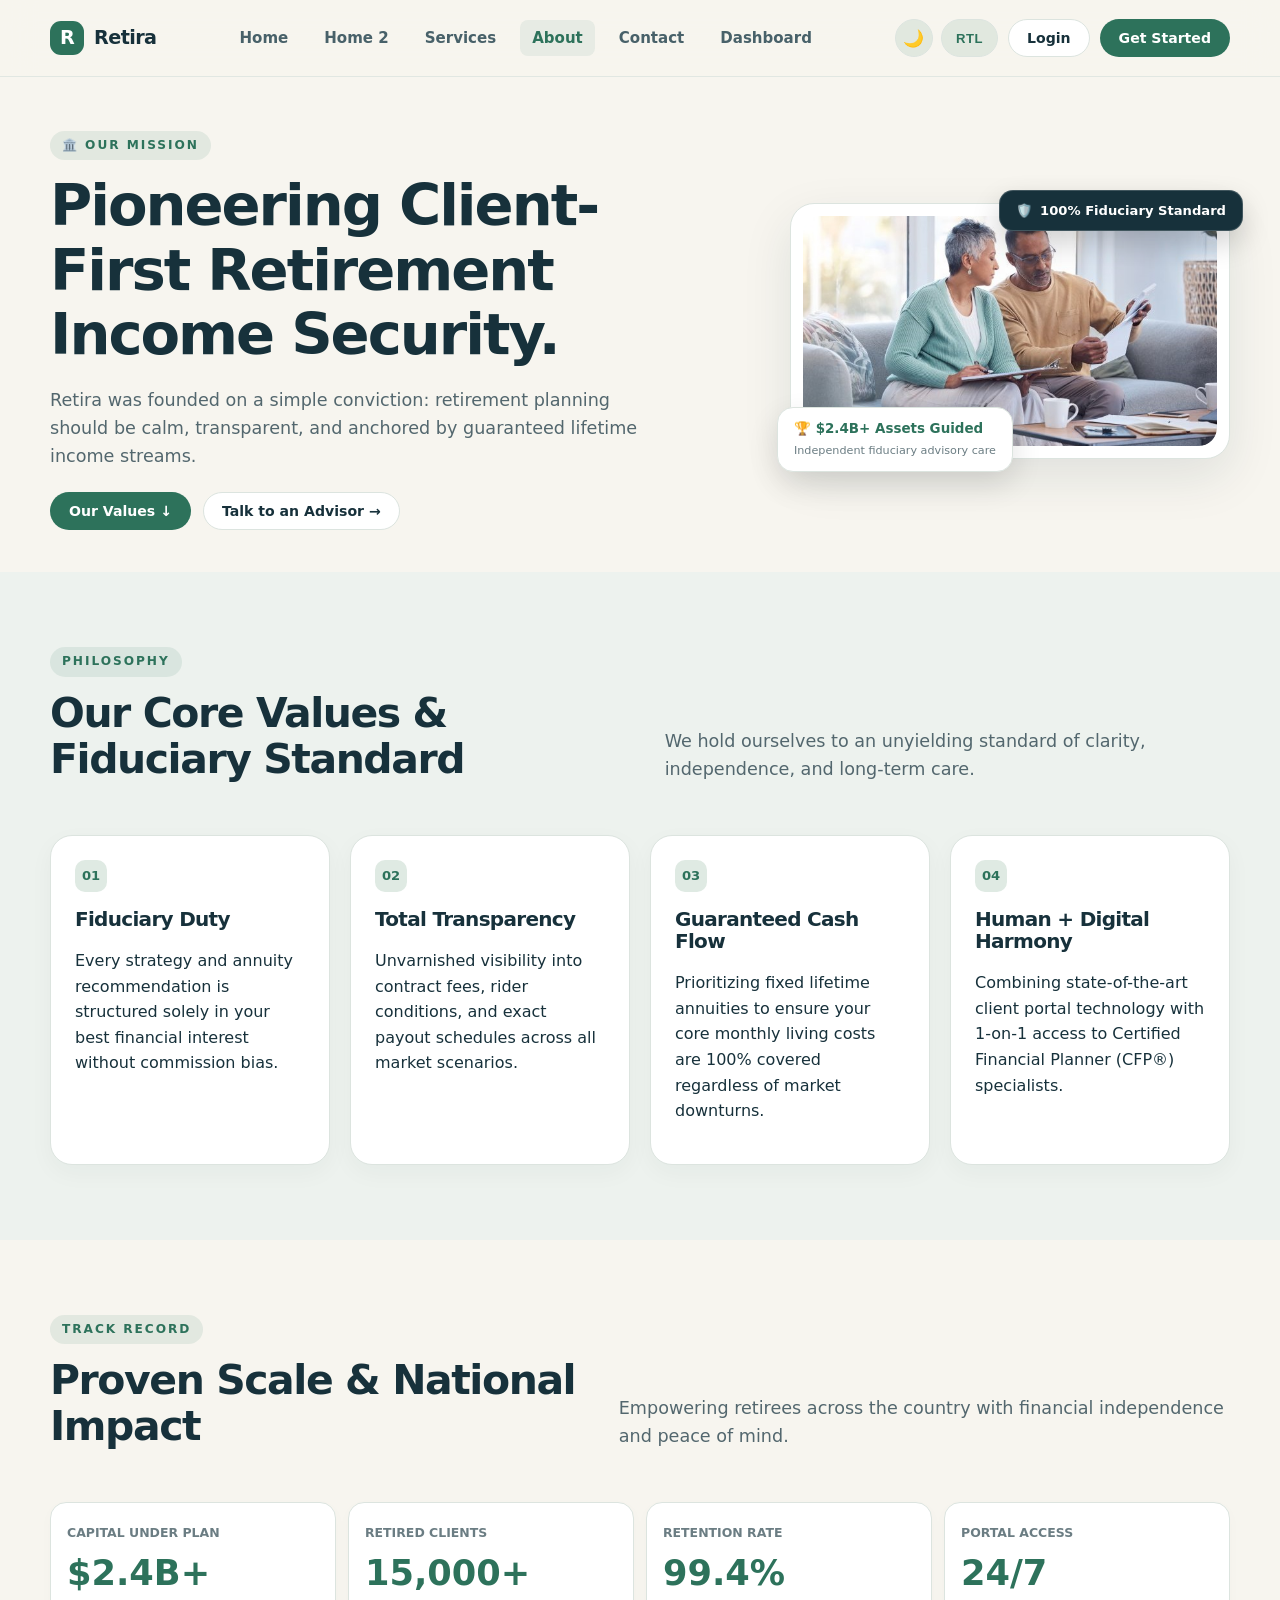
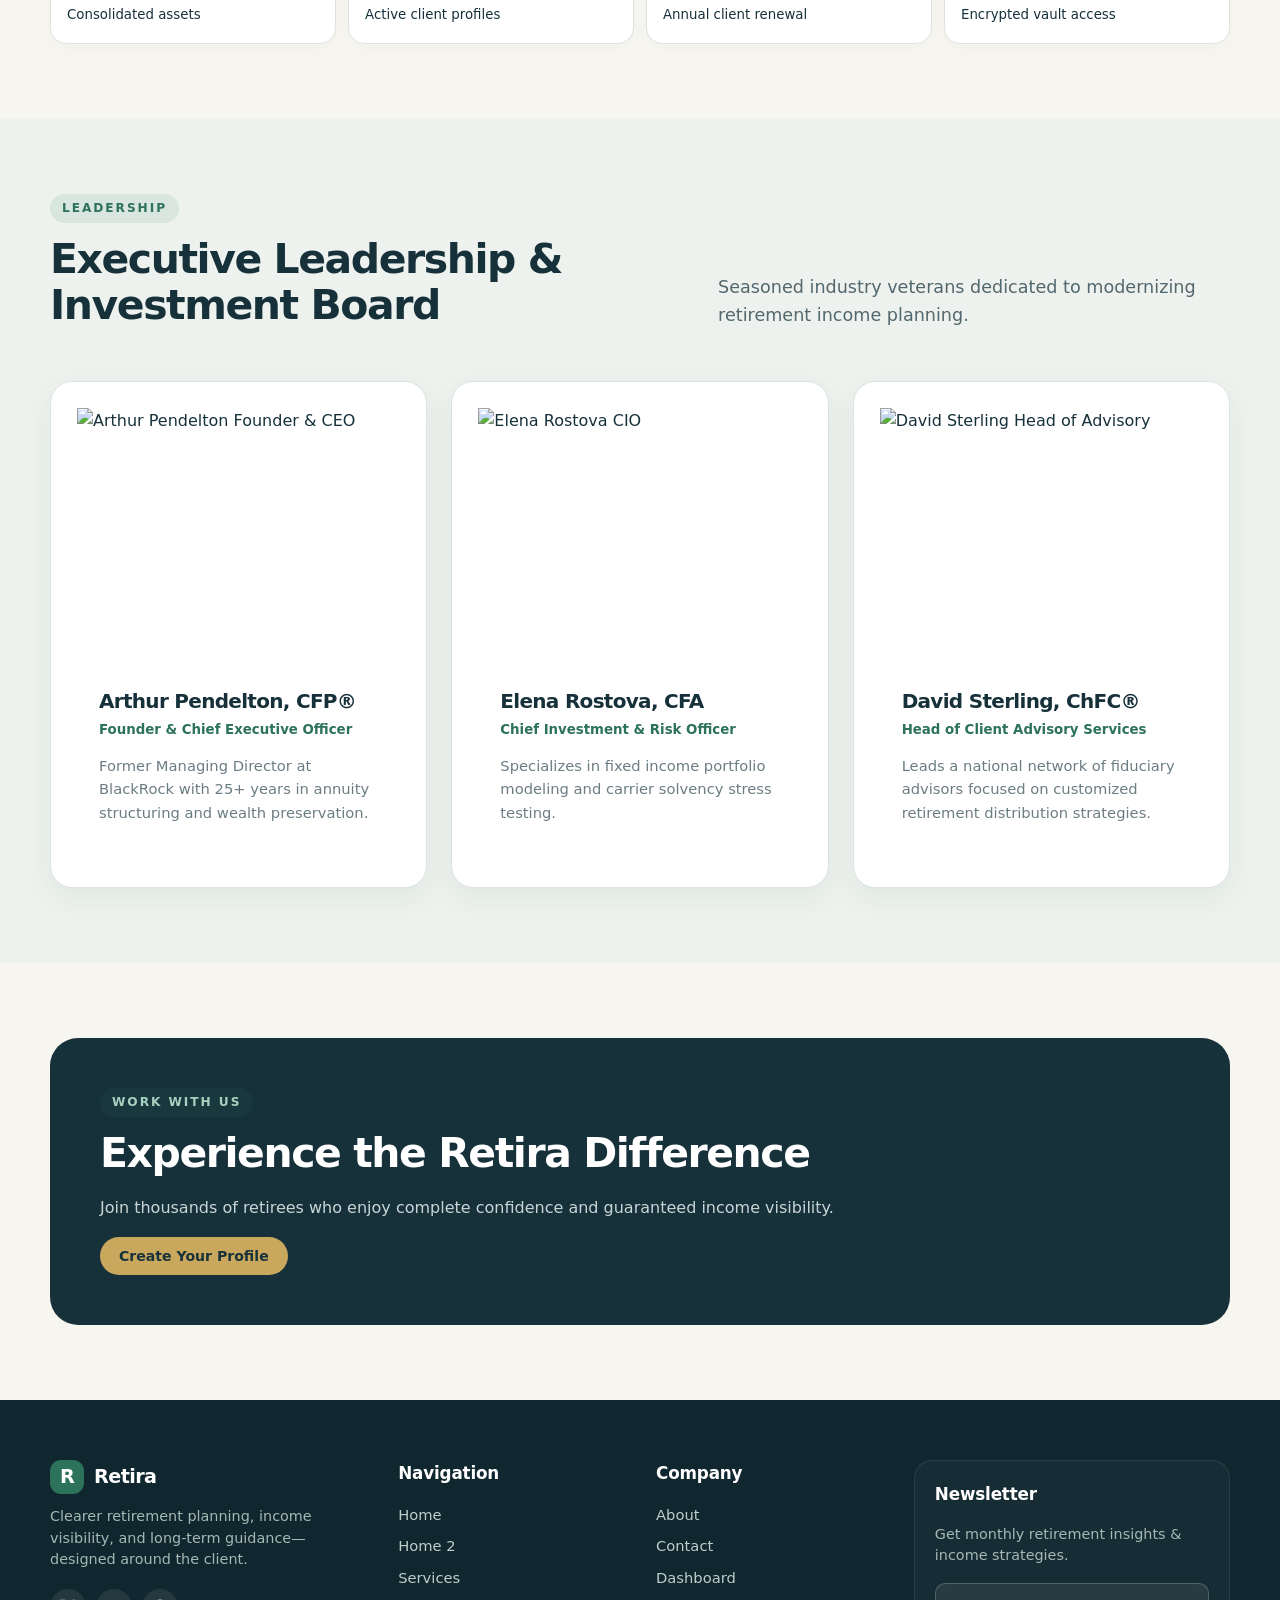
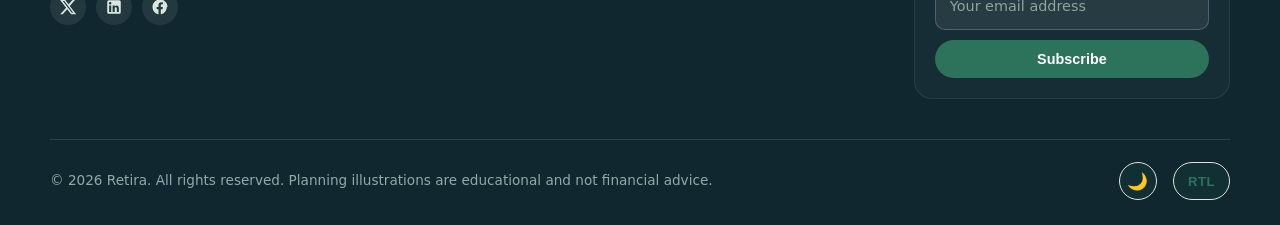
==== about.html @ 1d5f98e5 "Fix mobile responsive hero visual overlap, team headshot framing, dashboard mobile hamburger menu, a" ====
<!doctype html>
<html lang="en">

<head>
  <meta charset="utf-8">
  <meta name="viewport" content="width=device-width,initial-scale=1">
  <title>About | Retira — Annuity & Retirement Income Service</title>
  <meta name="description"
    content="Learn about Retira's mission, fiduciary principles, track record, and leadership team dedicated to guaranteed retirement income.">
  <link rel="stylesheet" href="styles.css">
  <style>
    .about-values-grid {
      display: grid;
      grid-template-columns: repeat(4, 1fr);
      gap: 20px;
      margin-top: 30px;
    }

    @media (max-width: 960px) {
      .about-values-grid {
        grid-template-columns: repeat(2, 1fr);
      }
    }

    @media (max-width: 600px) {
      .about-values-grid {
        grid-template-columns: 1fr;
      }
    }

    .value-card {
      background: var(--paper);
      border: 1px solid var(--line);
      border-radius: var(--radius);
      padding: 24px;
      box-shadow: 0 8px 24px rgba(20, 49, 59, 0.04);
    }

    .value-num {
      font-size: 0.82rem;
      font-weight: 800;
      color: var(--green);
      background: var(--sage);
      width: 32px;
      height: 32px;
      border-radius: 10px;
      display: grid;
      place-items: center;
      margin-bottom: 16px;
    }

    .team-grid {
      display: grid;
      grid-template-columns: repeat(3, 1fr);
      gap: 24px;
      margin-top: 32px;
    }

    @media (max-width: 900px) {
      .team-grid {
        grid-template-columns: 1fr;
      }
    }

    .team-card {
      background: var(--paper);
      border: 1px solid var(--line);
      border-radius: var(--radius);
      overflow: hidden;
      box-shadow: 0 10px 30px rgba(20, 49, 59, 0.06);
    }

    .team-card-img {
      height: 260px;
      width: 100%;
      object-fit: cover;
      object-position: top center;
    }

    .team-card-body {
      padding: 22px;
    }
  </style>
</head>

<body>

  <!-- Site Header -->
  <header class="site-header">
    <div class="container nav">
      <a class="brand" href="index.html"><span class="brand-mark">R</span>Retira</a>
      <nav class="nav-links">
        <a href="index.html">Home</a>
        <a href="home.html">Home 2</a>
        <a href="services.html">Services</a>
        <a href="about.html" class="active">About</a>
        <a href="contact.html">Contact</a>
        <a href="dashboard.html">Dashboard</a>
      </nav>
      <div class="nav-actions">
        <div class="header-toggles">
          <button type="button" class="theme-toggle-btn" data-action="toggle-theme" title="Toggle Light/Dark Theme"
            aria-label="Toggle Theme">🌙</button>
          <button type="button" class="rtl-toggle-btn" data-action="toggle-rtl" title="Toggle RTL Layout"
            aria-label="Toggle RTL">RTL</button>
        </div>
        <a class="btn btn-soft" href="login.html">Login</a>
        <a class="btn btn-primary" href="signup.html">Get Started</a>
      </div>
      <button class="mobile-toggle" aria-label="Menu">☰</button>
    </div>
  </header>

  <main>
    <!-- SECTION 1: Hero & Mission -->
    <section class="page-hero">
      <div class="container">
        <div class="page-hero-grid">
          <div>
            <div class="eyebrow">🏛️ OUR MISSION</div>
            <h1>Pioneering Client-First Retirement Income Security.</h1>
            <p class="lead">Retira was founded on a simple conviction: retirement planning should be calm, transparent,
              and anchored by guaranteed lifetime income streams.</p>
            <div class="page-hero-actions">
              <a class="btn btn-primary" href="#values">Our Values ↓</a>
              <a class="btn btn-soft" href="contact.html">Talk to an Advisor →</a>
            </div>
          </div>
          <div>
            <div class="page-hero-visual">
              <div class="hero-chip-top">
                <span style="color: #f59e0b;">🛡️</span>
                <span>100% Fiduciary Standard</span>
              </div>
              <div class="page-hero-img-wrap">
                <img src="about1.jpg" alt="Retira leadership team specialist">
              </div>
              <div class="hero-chip-bottom">
                <strong style="color: var(--green); display: block;">🏆 $2.4B+ Assets Guided</strong>
                <small style="color: var(--muted);">Independent fiduciary advisory care</small>
              </div>
            </div>
          </div>
        </div>
      </div>
    </section>

    <!-- SECTION 2: Core Values & Fiduciary Promise -->
    <section class="section alt" id="values">
      <div class="container">
        <div class="section-head">
          <div>
            <div class="eyebrow">PHILOSOPHY</div>
            <h2>Our Core Values & Fiduciary Standard</h2>
          </div>
          <p class="lead">We hold ourselves to an unyielding standard of clarity, independence, and long-term care.</p>
        </div>

        <div class="about-values-grid">
          <div class="value-card">
            <div class="value-num">01</div>
            <h3>Fiduciary Duty</h3>
            <p>Every strategy and annuity recommendation is structured solely in your best financial interest without
              commission bias.</p>
          </div>

          <div class="value-card">
            <div class="value-num">02</div>
            <h3>Total Transparency</h3>
            <p>Unvarnished visibility into contract fees, rider conditions, and exact payout schedules across all market
              scenarios.</p>
          </div>

          <div class="value-card">
            <div class="value-num">03</div>
            <h3>Guaranteed Cash Flow</h3>
            <p>Prioritizing fixed lifetime annuities to ensure your core monthly living costs are 100% covered
              regardless of market downturns.</p>
          </div>

          <div class="value-card">
            <div class="value-num">04</div>
            <h3>Human + Digital Harmony</h3>
            <p>Combining state-of-the-art client portal technology with 1-on-1 access to Certified Financial Planner
              (CFP®) specialists.</p>
          </div>
        </div>
      </div>
    </section>

    <!-- SECTION 3: Proven Impact & Scale Metrics -->
    <section class="section">
      <div class="container">
        <div class="section-head">
          <div>
            <div class="eyebrow">TRACK RECORD</div>
            <h2>Proven Scale & National Impact</h2>
          </div>
          <p class="lead">Empowering retirees across the country with financial independence and peace of mind.</p>
        </div>

        <div class="stats" style="margin-top: 0;">
          <div class="stat">
            <span class="kicker">CAPITAL UNDER PLAN</span>
            <strong style="font-size: 2.2rem; color: var(--green);">$2.4B+</strong>
            <small>Consolidated assets</small>
          </div>

          <div class="stat">
            <span class="kicker">RETIRED CLIENTS</span>
            <strong style="font-size: 2.2rem; color: var(--green);">15,000+</strong>
            <small>Active client profiles</small>
          </div>

          <div class="stat">
            <span class="kicker">RETENTION RATE</span>
            <strong style="font-size: 2.2rem; color: var(--green);">99.4%</strong>
            <small>Annual client renewal</small>
          </div>

          <div class="stat">
            <span class="kicker">PORTAL ACCESS</span>
            <strong style="font-size: 2.2rem; color: var(--green);">24/7</strong>
            <small>Encrypted vault access</small>
          </div>
        </div>
      </div>
    </section>

    <!-- SECTION 4: Executive Leadership Team -->
    <section class="section alt">
      <div class="container">
        <div class="section-head">
          <div>
            <div class="eyebrow">LEADERSHIP</div>
            <h2>Executive Leadership & Investment Board</h2>
          </div>
          <p class="lead">Seasoned industry veterans dedicated to modernizing retirement income planning.</p>
        </div>

        <div class="team-grid">
          <div class="team-card">
            <img class="team-card-img"
              src="https://images.unsplash.com/photo-1519085360753-af0119f7cbe7?auto=format&fit=crop&w=800&q=85"
              alt="Arthur Pendelton Founder & CEO">
            <div class="team-card-body">
              <h3 style="margin-bottom: 4px;">Arthur Pendelton, CFP®</h3>
              <small style="color: var(--green); font-weight: 700;">Founder & Chief Executive Officer</small>
              <p style="margin-top: 12px; font-size: 0.92rem; color: var(--muted);">Former Managing Director at
                BlackRock with 25+ years in annuity structuring and wealth preservation.</p>
            </div>
          </div>

          <div class="team-card">
            <img class="team-card-img"
              src="https://images.unsplash.com/photo-1573496359142-b8d87734a5a2?auto=format&fit=crop&w=800&q=85"
              alt="Elena Rostova CIO">
            <div class="team-card-body">
              <h3 style="margin-bottom: 4px;">Elena Rostova, CFA</h3>
              <small style="color: var(--green); font-weight: 700;">Chief Investment & Risk Officer</small>
              <p style="margin-top: 12px; font-size: 0.92rem; color: var(--muted);">Specializes in fixed income
                portfolio modeling and carrier solvency stress testing.</p>
            </div>
          </div>

          <div class="team-card">
            <img class="team-card-img"
              src="https://images.unsplash.com/photo-1500648767791-00dcc994a43e?auto=format&fit=crop&w=800&q=85"
              alt="David Sterling Head of Advisory">
            <div class="team-card-body">
              <h3 style="margin-bottom: 4px;">David Sterling, ChFC®</h3>
              <small style="color: var(--green); font-weight: 700;">Head of Client Advisory Services</small>
              <p style="margin-top: 12px; font-size: 0.92rem; color: var(--muted);">Leads a national network of
                fiduciary advisors focused on customized retirement distribution strategies.</p>
            </div>
          </div>
        </div>
      </div>
    </section>

    <!-- Bottom CTA Banner -->
    <section class="section">
      <div class="container">
        <div class="cta">
          <div class="eyebrow" style="color:#a7d1bf">WORK WITH US</div>
          <h2>Experience the Retira Difference</h2>
          <p>Join thousands of retirees who enjoy complete confidence and guaranteed income visibility.</p>
          <a class="btn btn-gold" href="signup.html">Create Your Profile</a>
        </div>
      </div>
    </section>
  </main>

  <!-- Site Footer -->
  <footer class="footer">
    <div class="container">
      <div class="footer-grid">
        <div>
          <div class="brand"><span class="brand-mark">R</span><span style="color:white">Retira</span></div>
          <p>Clearer retirement planning, income visibility, and long-term guidance—designed around the client.</p>
          <div class="social-links">
            <a href="#" aria-label="Twitter / X"><svg width="18" height="18" viewBox="0 0 24 24" fill="currentColor">
                <path
                  d="M18.244 2.25h3.308l-7.227 8.26 8.502 11.24H16.17l-5.214-6.817L4.99 21.75H1.68l7.73-8.835L1.254 2.25H8.08l4.713 6.231zm-1.161 17.52h1.833L7.084 4.126H5.117z" />
              </svg></a>
            <a href="#" aria-label="LinkedIn"><svg width="18" height="18" viewBox="0 0 24 24" fill="currentColor">
                <path
                  d="M19 3a2 2 0 0 1 2 2v14a2 2 0 0 1-2 2H5a2 2 0 0 1-2-2V5a2 2 0 0 1 2-2h14m-.5 15.5v-5.3a3.26 3.26 0 0 0-3.26-3.26c-.85 0-1.84.52-2.28 1.3v-1.11h-2.79v8.37h2.79v-4.93c0-.77.62-1.4 1.39-1.4a1.4 1.4 0 0 1 1.4 1.4v4.93h2.75M6.88 8.56a1.68 1.68 0 0 0 1.68-1.68c0-.93-.75-1.69-1.68-1.69a1.69 1.69 0 0 0-1.69 1.69c0 .93.76 1.68 1.69 1.68m1.39 9.94v-8.37H5.5v8.37h2.77z" />
              </svg></a>
            <a href="#" aria-label="Facebook"><svg width="18" height="18" viewBox="0 0 24 24" fill="currentColor">
                <path
                  d="M22 12c0-5.52-4.48-10-10-10S2 6.48 2 12c0 4.84 3.44 8.87 8 9.8V15H7.5v-3H10V9.5C10 7.01 11.49 5.65 13.73 5.65c1.07 0 2.19.19 2.19.19v2.41h-1.24c-1.23 0-1.62.77-1.62 1.56V12h2.72l-.43 3h-2.29v6.8c4.56-.93 8-4.96 8-9.8z" />
              </svg></a>
          </div>
        </div>
        <div>
          <h4>Navigation</h4>
          <a href="index.html">Home</a>
          <a href="home.html">Home 2</a>
          <a href="services.html">Services</a>
        </div>
        <div>
          <h4>Company</h4>
          <a href="about.html">About</a>
          <a href="contact.html">Contact</a>
          <a href="dashboard.html">Dashboard</a>
        </div>
        <div class="footer-newsletter">
          <h4>Newsletter</h4>
          <p>Get monthly retirement insights & income strategies.</p>
          <form class="newsletter-form">
            <div class="newsletter-input-group">
              <input type="email" placeholder="Your email address" required aria-label="Email address for newsletter">
              <button type="submit" class="btn btn-primary">Subscribe</button>
            </div>
            <div class="newsletter-msg"></div>
          </form>
        </div>
      </div>
      <div class="footer-bottom">
        <div>© <span data-year></span> Retira. All rights reserved. Planning illustrations are educational and not
          financial advice.</div>
        <div class="footer-bottom-links">
          <button type="button" class="theme-toggle-btn" data-action="toggle-theme"
            title="Toggle Light/Dark Theme">🌙</button>
          <button type="button" class="rtl-toggle-btn" data-action="toggle-rtl" title="Toggle RTL Layout">RTL</button>
        </div>
      </div>
    </div>
  </footer>

  <script src="script.js"></script>
</body>

</html>
---- styles.css ----
:root {
  --ink: #17313b;
  --ink-2: #24434d;
  --muted: #6b7d83;
  --cream: #f7f5ef;
  --paper: #fff;
  --sage: #dfeae3;
  --green: #2d725b;
  --green-2: #1f5b47;
  --gold: #c9a75c;
  --line: #dce4df;
  --danger: #b4534d;
  --shadow: 0 18px 50px rgba(20, 49, 59, .10);
  --radius: 22px;
  --max: 1180px;
}

* {
  box-sizing: border-box
}

html {
  scroll-behavior: smooth
}

body {
  margin: 0;
  font-family: Inter, system-ui, -apple-system, BlinkMacSystemFont, "Segoe UI", sans-serif;
  color: var(--ink);
  background: var(--cream);
  line-height: 1.6
}

a {
  text-decoration: none;
  color: inherit
}

img {
  max-width: 100%;
  display: block
}

.container {
  width: min(calc(100% - 40px), var(--max));
  margin: auto
}

.site-header {
  position: sticky;
  top: 0;
  z-index: 20;
  background: rgba(247, 245, 239, .94);
  backdrop-filter: blur(16px);
  border-bottom: 1px solid rgba(220, 228, 223, .8)
}

.nav {
  height: 76px;
  display: flex;
  align-items: center;
  justify-content: space-between;
  gap: 16px
}

.brand {
  display: flex;
  align-items: center;
  gap: 10px;
  font-weight: 800;
  letter-spacing: -.03em;
  font-size: 1.2rem;
  white-space: nowrap;
  flex-shrink: 0
}

.brand-mark {
  width: 34px;
  height: 34px;
  border-radius: 11px;
  background: var(--green);
  display: grid;
  place-items: center;
  color: white;
  font-weight: 800
}

.nav-links {
  display: flex;
  align-items: center;
  gap: 12px;
  color: #486169;
  font-size: .94rem;
  white-space: nowrap
}

.nav-links a {
  padding: 8px 14px;
  border-radius: 8px;
  font-weight: 600;
  transition: all 0.2s ease;
  white-space: nowrap;
  display: inline-flex;
  align-items: center
}

.nav-links a:hover {
  color: var(--green)
}

.nav-links a.active {
  color: var(--green);
  background: rgba(45, 114, 91, 0.08);
  font-weight: 800
}

.nav-actions {
  display: flex;
  gap: 10px;
  align-items: center;
  white-space: nowrap;
  flex-shrink: 0
}

.btn {
  display: inline-flex;
  align-items: center;
  justify-content: center;
  gap: 8px;
  border: 1px solid transparent;
  border-radius: 999px;
  height: 38px;
  padding: 0 18px;
  font-weight: 700;
  font-size: 0.88rem;
  cursor: pointer;
  transition: all 0.2s ease;
  white-space: nowrap;
  box-sizing: border-box
}

.btn-primary {
  background: var(--green);
  color: white
}

.btn-primary:hover {
  background: var(--green-2);
  transform: translateY(-1px)
}

.btn-soft {
  background: white;
  border-color: var(--line)
}

.btn-soft:hover {
  border-color: var(--green)
}

.btn-gold {
  background: var(--gold);
  color: #18323a
}

.mobile-toggle {
  display: none;
  background: none;
  border: 0;
  font-size: 1.5rem;
  cursor: pointer
}

/* Header Toggles: Theme Icon & RTL Text (Height Aligned at 38px) */
.header-toggles {
  display: flex;
  align-items: center;
  gap: 8px;
}

.theme-toggle-btn {
  width: 38px;
  height: 38px;
  padding: 0;
  background: rgba(45, 114, 91, 0.1);
  border: 1px solid var(--line);
  color: var(--green);
  border-radius: 50%;
  cursor: pointer;
  font-size: 1.05rem;
  display: inline-flex;
  align-items: center;
  justify-content: center;
  transition: all 0.2s ease;
  box-sizing: border-box;
  flex-shrink: 0;
}

.theme-toggle-btn:hover {
  background: var(--green);
  color: white;
  transform: scale(1.06);
}

.rtl-toggle-btn {
  height: 38px;
  font-size: 0.82rem;
  padding: 0 14px;
  background: rgba(45, 114, 91, 0.1);
  border: 1px solid var(--line);
  color: var(--green);
  border-radius: 999px;
  cursor: pointer;
  font-weight: 800;
  letter-spacing: 0.04em;
  transition: all 0.2s ease;
  display: inline-flex;
  align-items: center;
  justify-content: center;
  box-sizing: border-box;
  white-space: nowrap;
  flex-shrink: 0;
}

.rtl-toggle-btn:hover {
  background: var(--green);
  color: white;
  border-color: var(--green);
}

/* Dark Mode Palette */
[data-theme="dark"] {
  --ink: #e2ede8;
  --ink-2: #c4d7d0;
  --muted: #94aaa3;
  --cream: #0c1d23;
  --paper: #132a32;
  --sage: #1e443b;
  --line: #1d3d35;
  --shadow: 0 18px 50px rgba(0, 0, 0, 0.45);
}

[data-theme="dark"] .site-header {
  background: rgba(12, 29, 35, 0.94);
  border-bottom: 1px solid rgba(29, 61, 53, 0.8);
}

[data-theme="dark"] .nav-links {
  color: #a2b7b2;
}

[data-theme="dark"] .section.alt {
  background: #09171c;
}

[data-theme="dark"] .card,
[data-theme="dark"] .stat,
[data-theme="dark"] .step,
[data-theme="dark"] .auth-card,
[data-theme="dark"] .dash-card {
  background: #132a32;
  border-color: #1d3d35;
  color: #e2ede8;
}

[data-theme="dark"] .btn-soft {
  background: #132a32;
  border-color: #1d3d35;
  color: #e2ede8;
}

[data-theme="dark"] .floating-card {
  background: rgba(19, 42, 50, 0.95);
  border-color: rgba(255, 255, 255, 0.1);
  color: #e2ede8;
}

[data-theme="dark"] .field input,
[data-theme="dark"] .field select,
[data-theme="dark"] .field textarea {
  background: #0a181e;
  border-color: #1d3d35;
  color: #e2ede8;
}

/* RTL Layout Definitions */
[dir="rtl"] {
  direction: rtl;
  text-align: right;
}

[dir="rtl"] .hero-card .floating-card {
  left: auto;
  right: 24px;
}

[dir="rtl"] .table th,
[dir="rtl"] .table td {
  text-align: right;
}

[dir="rtl"] .section-head {
  flex-direction: row-reverse;
}

[dir="rtl"] .dashboard-shell {
  grid-template-columns: 1fr 240px;
}

[dir="rtl"] .sidebar {
  order: 2;
  border-right: 1px solid rgba(255, 255, 255, 0.05);
}

[dir="rtl"] .dash-main {
  order: 1;
}

[dir="rtl"] .side-links a {
  text-align: right;
}

.hero {
  padding: 60px 0 54px;
  position: relative;
  overflow: hidden
}

.hero-grid {
  display: grid;
  grid-template-columns: 1.05fr .95fr;
  gap: 48px;
  align-items: center
}

.eyebrow {
  text-transform: uppercase;
  letter-spacing: .16em;
  font-size: .76rem;
  font-weight: 800;
  color: var(--green);
  margin-bottom: 14px;
  display: inline-flex;
  align-items: center;
  gap: 6px;
  padding: 5px 12px;
  background: rgba(45, 114, 91, 0.1);
  border-radius: 99px
}

h1,
h2,
h3 {
  line-height: 1.12;
  letter-spacing: -.035em;
  margin: 0 0 18px
}

h1 {
  font-size: clamp(2.5rem, 4.5vw, 4.5rem);
  max-width: 720px;
  font-weight: 850
}

h2 {
  font-size: clamp(1.9rem, 3.2vw, 3.1rem);
  font-weight: 800
}

h3 {
  font-size: 1.25rem;
  font-weight: 750
}

.lead {
  font-size: 1.1rem;
  color: #53676e;
  max-width: 650px
}

.hero-actions {
  display: flex;
  gap: 14px;
  flex-wrap: wrap;
  margin: 26px 0
}

.hero-card {
  position: relative;
  border-radius: 24px;
  overflow: hidden;
  height: 380px;
  max-height: 380px;
  box-shadow: 0 22px 60px rgba(20, 49, 59, .16);
  border: 1px solid rgba(255, 255, 255, 0.7);
  background: var(--paper)
}

.hero-card img {
  width: 100%;
  height: 100%;
  object-fit: cover;
  border-radius: 24px
}

.floating-card {
  position: absolute;
  left: 20px;
  bottom: 20px;
  background: rgba(255, 255, 255, .94);
  backdrop-filter: blur(12px);
  border: 1px solid rgba(255, 255, 255, .8);
  padding: 16px 18px;
  border-radius: 18px;
  box-shadow: 0 15px 35px rgba(0, 0, 0, .15);
  width: min(290px, calc(100% - 40px));
  z-index: 3
}

.floating-badge {
  position: absolute;
  right: 20px;
  top: 20px;
  background: rgba(19, 42, 50, .92);
  backdrop-filter: blur(12px);
  color: white;
  padding: 10px 16px;
  border-radius: 14px;
  display: flex;
  align-items: center;
  gap: 10px;
  box-shadow: 0 10px 25px rgba(0, 0, 0, .2);
  border: 1px solid rgba(255, 255, 255, .15);
  z-index: 3;
  font-size: 0.85rem
}

[dir="rtl"] .floating-badge {
  right: auto;
  left: 20px
}

[dir="rtl"] .floating-card {
  left: auto;
  right: 20px
}

.kicker {
  font-size: .78rem;
  color: var(--muted);
  font-weight: 700
}

.metric {
  font-size: 1.55rem;
  font-weight: 850;
  margin: 3px 0
}

.section {
  padding: 75px 0
}

.section.alt {
  background: #edf2ee
}

.section-head {
  display: flex;
  justify-content: space-between;
  gap: 30px;
  align-items: end;
  margin-bottom: 34px
}

.grid-3 {
  display: grid;
  grid-template-columns: repeat(3, 1fr);
  gap: 20px
}

.grid-2 {
  display: grid;
  grid-template-columns: repeat(2, 1fr);
  gap: 22px
}

.card,
.contact-card,
.value-card,
.channel-box,
.team-card {
  background: var(--paper);
  border: 1px solid var(--line);
  border-radius: var(--radius);
  padding: 26px;
  box-shadow: 0 8px 28px rgba(20, 49, 59, .05);
  transition: transform 0.25s cubic-bezier(0.16, 1, 0.3, 1), box-shadow 0.25s cubic-bezier(0.16, 1, 0.3, 1), border-color 0.25s ease;
}

.card:hover,
.contact-card:hover,
.value-card:hover,
.channel-box:hover,
.team-card:hover {
  transform: translateY(-4px);
  box-shadow: 0 16px 40px rgba(20, 49, 59, 0.12);
  border-color: rgba(45, 114, 91, 0.35);
}

[data-theme="dark"] .card:hover,
[data-theme="dark"] .contact-card:hover,
[data-theme="dark"] .value-card:hover,
[data-theme="dark"] .channel-box:hover,
[data-theme="dark"] .team-card:hover {
  box-shadow: 0 16px 40px rgba(0, 0, 0, 0.45);
  border-color: rgba(52, 211, 153, 0.35);
}

.btn-sm {
  height: 34px;
  padding: 0 14px;
  font-size: 0.82rem;
}

.card-img {
  height: 200px;
  border-radius: 17px;
  overflow: hidden;
  margin: -6px -6px 20px
}

.card-img img {
  width: 100%;
  height: 100%;
  object-fit: cover
}

.icon {
  width: 46px;
  height: 46px;
  border-radius: 14px;
  background: var(--sage);
  display: grid;
  place-items: center;
  color: var(--green);
  font-weight: 800;
  margin-bottom: 20px
}

.stats {
  display: grid;
  grid-template-columns: repeat(4, 1fr);
  gap: 12px;
  margin-top: 24px
}

.stat {
  padding: 16px;
  background: white;
  border: 1px solid var(--line);
  border-radius: 16px;
  box-shadow: 0 4px 15px rgba(0, 0, 0, 0.02);
  transition: transform 0.2s ease
}

.stat:hover {
  transform: translateY(-2px)
}

.stat strong {
  display: block;
  font-size: 1.5rem;
  font-weight: 850;
  color: var(--ink)
}

.steps {
  display: grid;
  grid-template-columns: repeat(4, 1fr);
  gap: 14px
}

.step {
  padding: 22px;
  border-top: 3px solid var(--green);
  background: white;
  border-radius: 0 0 18px 18px
}

.cta {
  background: var(--ink);
  color: white;
  border-radius: 28px;
  padding: 50px
}

.cta p {
  color: #c9d5d6
}

.cta .btn-soft {
  background: white
}

.image-split {
  display: grid;
  grid-template-columns: 1fr 1fr;
  gap: 28px;
  align-items: center
}

.image-panel {
  min-height: 380px;
  max-height: 420px;
  border-radius: 24px;
  overflow: hidden
}

.image-panel img {
  width: 100%;
  height: 100%;
  object-fit: cover
}

.page-hero {
  padding: 54px 0 42px;
  position: relative
}

.page-hero .lead {
  max-width: 620px
}

.page-hero-grid {
  display: grid;
  grid-template-columns: 1.05fr 0.95fr;
  gap: 36px;
  align-items: center
}

.page-hero-actions {
  display: flex;
  gap: 12px;
  flex-wrap: wrap;
  margin-top: 22px
}

.page-hero-visual {
  position: relative;
  background: var(--paper);
  border: 1px solid var(--line);
  border-radius: 24px;
  padding: 12px;
  box-shadow: var(--shadow);
  max-width: 440px;
  margin-left: auto;
  transition: transform 0.3s ease;
}

[dir="rtl"] .page-hero-visual {
  margin-left: 0;
  margin-right: auto
}

.page-hero-img-wrap {
  height: 230px;
  max-height: 230px;
  border-radius: 18px;
  overflow: hidden;
  position: relative
}

.page-hero-img-wrap img {
  width: 100%;
  height: 100%;
  object-fit: cover;
  border-radius: 18px
}

.hero-chip-top {
  position: absolute;
  top: -14px;
  right: -14px;
  background: var(--ink);
  color: white;
  padding: 9px 16px;
  border-radius: 14px;
  font-size: 0.82rem;
  font-weight: 700;
  box-shadow: 0 12px 28px rgba(0, 0, 0, 0.18);
  border: 1px solid rgba(255, 255, 255, 0.18);
  display: flex;
  align-items: center;
  gap: 8px;
  z-index: 4;
  white-space: nowrap
}

[dir="rtl"] .hero-chip-top {
  right: auto;
  left: -14px
}

.hero-chip-bottom {
  position: absolute;
  bottom: -14px;
  left: -14px;
  background: var(--paper);
  color: var(--ink);
  backdrop-filter: blur(12px);
  border: 1px solid var(--line);
  padding: 10px 16px;
  border-radius: 16px;
  box-shadow: 0 12px 30px rgba(0, 0, 0, 0.12);
  z-index: 4;
  font-size: 0.84rem;
  white-space: nowrap
}

[dir="rtl"] .hero-chip-bottom {
  left: auto;
  right: -14px
}

.map-info-card {
  position: absolute;
  bottom: 24px;
  left: 24px;
  z-index: 10;
  background: var(--paper);
  border: 1px solid var(--line);
  border-radius: 18px;
  padding: 20px;
  box-shadow: 0 12px 35px rgba(0,0,0,0.18);
  max-width: 320px;
  color: var(--ink);
}

[dir="rtl"] .map-info-card {
  left: auto;
  right: 24px;
}

/* Nav Active Link Highlight */
.nav-links a {
  padding: 6px 12px;
  border-radius: 8px;
  font-weight: 600;
  transition: all 0.2s ease
}

.nav-links a.active {
  color: var(--green);
  background: rgba(45, 114, 91, 0.08);
  font-weight: 800
}

/* Dashboard Section Tabs */
.dash-section {
  display: none
}

.dash-section.active {
  display: block;
  animation: dashFadeIn 0.25s cubic-bezier(0.16, 1, 0.3, 1)
}

@keyframes dashFadeIn {
  from {
    opacity: 0;
    transform: translateY(8px)
  }

  to {
    opacity: 1;
    transform: translateY(0)
  }
}


/* Modern Upgraded Footer */
.footer {
  background: #10272f;
  color: #dbe6e3;
  padding: 60px 0 25px
}

.footer-grid {
  display: grid;
  grid-template-columns: 1.4fr 1.0fr 1.0fr 1.4fr;
  gap: 32px
}

.footer h4 {
  color: white;
  margin: 0 0 16px;
  font-size: 1.05rem;
  font-weight: 700;
  letter-spacing: -0.01em
}

.footer p {
  color: #a4b9b4;
  font-size: 0.9rem;
  line-height: 1.5;
  margin: 12px 0 16px
}

.footer a {
  color: #bdcfcb;
  display: block;
  margin: 8px 0;
  font-size: 0.92rem;
  transition: color 0.2s ease, transform 0.2s ease
}

.footer a:hover {
  color: white;
  transform: translateX(3px)
}

[dir="rtl"] .footer a:hover {
  transform: translateX(-3px)
}

.social-links {
  display: flex;
  gap: 10px;
  margin-top: 18px
}

.social-links a {
  width: 36px;
  height: 36px;
  border-radius: 50%;
  background: rgba(255, 255, 255, 0.08);
  color: #dbe6e3;
  display: grid;
  place-items: center;
  margin: 0;
  transition: all 0.25s ease
}

.social-links a:hover {
  background: var(--green);
  color: white;
  transform: translateY(-2px)
}

.client-badge {
  display: inline-flex;
  align-items: center;
  gap: 8px;
  background: rgba(45, 114, 91, 0.2);
  color: #72caa9;
  font-size: 0.82rem;
  font-weight: 700;
  padding: 6px 12px;
  border-radius: 999px;
  margin-top: 10px;
  border: 1px solid rgba(45, 114, 91, 0.3)
}

.status-dot {
  width: 8px;
  height: 8px;
  border-radius: 50%;
  background: #34d399;
  box-shadow: 0 0 8px #34d399
}

.footer-newsletter {
  background: rgba(255, 255, 255, 0.03);
  border: 1px solid rgba(255, 255, 255, 0.08);
  padding: 20px;
  border-radius: 18px
}

.newsletter-form {
  margin-top: 12px
}

.newsletter-input-group {
  display: flex;
  flex-direction: column;
  gap: 10px
}

.newsletter-input-group input {
  width: 100%;
  padding: 11px 14px;
  border-radius: 10px;
  border: 1px solid rgba(255, 255, 255, 0.2);
  background: rgba(255, 255, 255, 0.07);
  color: white;
  font: inherit;
  font-size: 0.9rem;
  outline: none
}

.newsletter-input-group input::placeholder {
  color: #8da4a0
}

.newsletter-input-group input:focus {
  border-color: var(--green);
  background: rgba(255, 255, 255, 0.12)
}

.newsletter-input-group button {
  width: 100%;
  padding: 10px 16px;
  font-size: 0.9rem
}

.newsletter-msg {
  font-size: 0.82rem;
  margin-top: 8px;
  color: #72caa9;
  display: none
}

.footer-bottom {
  border-top: 1px solid rgba(255, 255, 255, 0.12);
  margin-top: 40px;
  padding-top: 22px;
  color: #91aaa6;
  font-size: 0.85rem;
  display: flex;
  justify-content: space-between;
  align-items: center;
  flex-wrap: wrap;
  gap: 15px
}

.footer-bottom-links {
  display: flex;
  gap: 16px;
  align-items: center
}

.footer-bottom-links a {
  margin: 0;
  color: #91aaa6;
  font-size: 0.85rem
}

.footer-bottom-links a:hover {
  color: white
}

.auth-wrap {
  min-height: calc(100vh - 76px);
  display: grid;
  place-items: center;
  padding: 50px 20px
}

.auth-card {
  width: min(460px, 100%);
  background: white;
  border: 1px solid var(--line);
  border-radius: 26px;
  padding: 34px;
  box-shadow: var(--shadow)
}

.form-row {
  display: grid;
  grid-template-columns: 1fr 1fr;
  gap: 14px
}

.field {
  margin-bottom: 15px
}

.field label {
  display: block;
  font-size: .88rem;
  font-weight: 700;
  margin-bottom: 7px
}

.field input,
.field select,
.field textarea {
  width: 100%;
  border: 1px solid #cfdad5;
  border-radius: 12px;
  padding: 13px 14px;
  font: inherit;
  background: #fbfcfb;
  outline: none
}

.field input:focus,
.field select:focus,
.field textarea:focus {
  border-color: var(--green);
  box-shadow: 0 0 0 3px rgba(45, 114, 91, .1)
}

.form-note {
  font-size: .82rem;
  color: var(--muted)
}

.form-submit {
  width: 100%;
  margin-top: 5px
}

.dashboard-shell {
  display: grid;
  grid-template-columns: 240px 1fr;
  min-height: calc(100vh - 76px)
}

.sidebar {
  background: #10272f;
  color: #dce9e5;
  padding: 25px 16px;
  position: sticky;
  top: 76px;
  height: calc(100vh - 76px)
}

.side-brand {
  font-weight: 800;
  padding: 0 10px 24px;
  color: white
}

.side-links a {
  display: block;
  padding: 11px 12px;
  border-radius: 11px;
  color: #a9c0bb;
  margin: 3px 0
}

.side-links a.active,
.side-links a:hover {
  background: #23464f;
  color: white
}

.dash-main {
  padding: 32px;
  min-width: 0
}

.dash-top {
  display: flex;
  justify-content: space-between;
  align-items: center;
  gap: 20px;
  margin-bottom: 24px
}

.dash-grid {
  display: grid;
  grid-template-columns: repeat(4, 1fr);
  gap: 14px
}

.dash-card {
  background: white;
  border: 1px solid var(--line);
  border-radius: 18px;
  padding: 20px
}

.dash-card .big {
  font-size: 1.75rem;
  font-weight: 850
}

.dash-layout {
  display: grid;
  grid-template-columns: 1.45fr .75fr;
  gap: 18px;
  margin-top: 18px
}

.chart {
  height: 260px;
  display: flex;
  align-items: end;
  gap: 9px;
  padding: 18px 8px 8px
}

.bar {
  flex: 1;
  background: linear-gradient(180deg, #7cae99, #2d725b);
  border-radius: 8px 8px 3px 3px;
  min-height: 25px
}

.progress {
  height: 10px;
  background: #e8eeea;
  border-radius: 99px;
  overflow: hidden
}

.progress span {
  display: block;
  height: 100%;
  background: var(--green);
  border-radius: 99px
}

.list {
  display: grid;
  gap: 10px
}

.list-item {
  display: flex;
  justify-content: space-between;
  gap: 15px;
  padding: 13px 0;
  border-bottom: 1px solid var(--line)
}

.tag {
  font-size: .75rem;
  font-weight: 800;
  padding: 5px 9px;
  border-radius: 999px;
  background: var(--sage);
  color: var(--green)
}

.table-wrap {
  overflow: auto
}

.table {
  width: 100%;
  border-collapse: collapse
}

.table th,
.table td {
  text-align: left;
  padding: 13px;
  border-bottom: 1px solid var(--line);
  white-space: nowrap
}

.table th {
  font-size: .78rem;
  text-transform: uppercase;
  color: var(--muted)
}

.mobile-nav-actions {
  display: none;
}

@media(max-width:1100px) {
  .container {
    width: min(calc(100% - 32px), 900px)
  }

  .nav-links {
    display: none
  }

  .mobile-toggle {
    display: block
  }

  .site-header .nav-actions {
    display: none !important;
  }

  .hero {
    padding: 52px 0
  }

  .hero-grid,
  .page-hero-grid,
  .image-split {
    grid-template-columns: 1fr;
    gap: 30px
  }

  .page-hero-visual {
    margin: 16px auto 0;
    width: 100%;
    max-width: 440px
  }

  .nav-links.open {
    display: flex !important;
    flex-direction: column;
    position: absolute;
    top: 76px;
    left: 16px;
    right: 16px;
    background: var(--paper);
    border: 1px solid var(--line);
    padding: 20px;
    border-radius: 18px;
    box-shadow: 0 18px 45px rgba(0, 0, 0, 0.18);
    z-index: 100;
  }

  .nav-links.open a {
    padding: 10px 14px;
    width: 100%;
  }

  .nav-links.open .mobile-nav-actions {
    display: flex !important;
    flex-direction: column;
    gap: 12px;
    margin-top: 10px;
    padding-top: 16px;
    border-top: 1px solid var(--line);
    width: 100%;
  }

  .nav-links.open .mobile-nav-actions .header-toggles {
    display: flex;
    align-items: center;
    gap: 10px;
    width: 100%;
  }

  .nav-links.open .mobile-nav-actions .theme-toggle-btn,
  .nav-links.open .mobile-nav-actions .rtl-toggle-btn {
    flex: 1;
    height: 42px;
    border-radius: 12px;
    font-size: 0.95rem;
    justify-content: center;
    display: inline-flex;
    align-items: center;
  }

  .nav-links.open .mobile-nav-actions .btn {
    display: flex !important;
    width: 100%;
    height: 42px;
    font-size: 0.92rem;
    justify-content: center;
    border-radius: 12px;
  }

  .hero-card {
    min-height: 420px
  }

  .grid-3 {
    grid-template-columns: 1fr 1fr
  }

  .stats {
    grid-template-columns: 1fr 1fr
  }

  .steps {
    grid-template-columns: 1fr 1fr
  }

  .footer-grid {
    grid-template-columns: 1fr 1fr;
    gap: 28px
  }

  .dashboard-shell {
    grid-template-columns: 1fr !important;
  }

  .sidebar {
    display: none !important;
  }

  .desktop-only-badge {
    display: none !important;
  }

  .dash-desktop-actions {
    display: none !important;
  }

  .dash-mobile-toggle {
    display: block !important;
  }

  .dash-header {
    padding: 0 16px;
  }

  .dash-mobile-dropdown.open {
    display: flex !important;
    flex-direction: column;
    position: absolute;
    top: 74px;
    left: 12px;
    right: 12px;
    background: var(--paper);
    border: 1px solid var(--line);
    border-radius: 18px;
    padding: 20px;
    box-shadow: 0 18px 45px rgba(0, 0, 0, 0.22);
    z-index: 200;
    gap: 14px;
  }

  .dash-mobile-user-card {
    display: flex;
    align-items: center;
    gap: 12px;
    padding-bottom: 12px;
    border-bottom: 1px solid var(--line);
  }

  .dash-mobile-label {
    font-size: 0.72rem;
    font-weight: 800;
    color: var(--muted);
    letter-spacing: 0.08em;
    margin-bottom: 8px;
  }

  .dash-mobile-tabs {
    display: flex;
    flex-direction: column;
    gap: 4px;
  }

  .dash-mobile-tabs a {
    padding: 10px 14px;
    border-radius: 10px;
    color: var(--ink);
    font-weight: 600;
    text-decoration: none;
    font-size: 0.92rem;
    transition: all 0.2s ease;
  }

  .dash-mobile-tabs a.active,
  .dash-mobile-tabs a:hover {
    background: rgba(45, 114, 91, 0.1);
    color: var(--green);
    font-weight: 800;
  }

  .dash-mobile-advisor {
    background: rgba(45, 114, 91, 0.05);
    border: 1px solid var(--line);
    border-radius: 14px;
    padding: 14px;
  }

  .dash-mobile-actions {
    border-top: 1px solid var(--line);
    padding-top: 12px;
  }

  .dash-grid {
    grid-template-columns: 1fr 1fr
  }

  .dash-layout {
    grid-template-columns: 1fr
  }
}

@media(max-width:640px) {
  .container {
    width: min(calc(100% - 24px), 560px)
  }

  .nav {
    height: 68px
  }

  .brand {
    font-size: 1.05rem
  }

  .nav-actions {
    display: none
  }

  h1 {
    font-size: 2.2rem
  }

  .hero {
    padding: 38px 0
  }

  .hero-card {
    min-height: 340px
  }

  .hero-chip-top {
    top: -10px;
    right: 8px;
    font-size: 0.78rem;
    padding: 6px 12px
  }

  [dir="rtl"] .hero-chip-top {
    right: auto;
    left: 8px
  }

  .hero-chip-bottom {
    bottom: -10px;
    left: 8px;
    font-size: 0.78rem;
    padding: 6px 12px
  }

  [dir="rtl"] .hero-chip-bottom {
    left: auto;
    right: 8px
  }

  .page-hero-img-wrap {
    height: 190px
  }

  .floating-card {
    left: 14px;
    bottom: 14px
  }

  [dir="rtl"] .floating-card {
    right: 14px;
    left: auto
  }

  .grid-3,
  .grid-2,
  .stats,
  .steps {
    grid-template-columns: 1fr
  }

  .section {
    padding: 55px 0
  }

  .section-head {
    display: block
  }

  .cta {
    padding: 35px 24px
  }

  .footer-grid {
    grid-template-columns: 1fr
  }

  .footer-bottom {
    flex-direction: column;
    align-items: flex-start
  }

  .form-row {
    grid-template-columns: 1fr
  }

  .auth-card {
    padding: 25px
  }

  .dashboard-shell {
    grid-template-columns: 1fr
  }

  [dir="rtl"] .dashboard-shell {
    grid-template-columns: 1fr
  }

  .sidebar {
    display: none
  }

  .dash-main {
    padding: 18px 12px
  }

  .dash-top {
    display: block
  }

  .dash-grid {
    grid-template-columns: 1fr 1fr
  }

  .dash-card {
    padding: 15px
  }

  .dash-card .big {
    font-size: 1.35rem
  }

  .page-hero {
    padding: 38px 0 25px
  }

  .map-info-card {
    position: relative !important;
    bottom: auto !important;
    left: auto !important;
    margin: 16px !important;
    max-width: calc(100% - 32px) !important
  }
}

/* ==========================================================================
   NEW UNIQUE SECTION COMPONENTS (Home & Home 2)
   ========================================================================== */

/* 1. Carrier Yield & Rate Lock Matrix */
.rate-matrix-card {
  background: var(--paper);
  border: 1px solid var(--line);
  border-radius: var(--radius);
  padding: 28px;
  box-shadow: var(--shadow);
  overflow: hidden;
}

.rate-filter-bar {
  display: flex;
  gap: 10px;
  flex-wrap: wrap;
  margin-bottom: 24px;
}

.rate-filter-btn {
  padding: 8px 16px;
  border-radius: 999px;
  border: 1px solid var(--line);
  background: var(--paper);
  color: var(--ink);
  font-size: 0.86rem;
  font-weight: 700;
  cursor: pointer;
  transition: all 0.2s ease;
}

.rate-filter-btn:hover,
.rate-filter-btn.active {
  background: var(--green);
  color: white;
  border-color: var(--green);
}

.carrier-table-wrap {
  overflow-x: auto;
}

.carrier-table {
  width: 100%;
  border-collapse: separate;
  border-spacing: 0 10px;
}

.carrier-table tr {
  background: rgba(45, 114, 91, 0.04);
  border-radius: 14px;
  transition: transform 0.2s ease;
}

[data-theme="dark"] .carrier-table tr {
  background: rgba(255, 255, 255, 0.03);
}

.carrier-table tr:hover {
  transform: translateY(-2px);
}

.carrier-table td,
.carrier-table th {
  padding: 16px 20px;
  text-align: left;
  vertical-align: middle;
}

[dir="rtl"] .carrier-table td,
[dir="rtl"] .carrier-table th {
  text-align: right;
}

.carrier-table th {
  font-size: 0.78rem;
  text-transform: uppercase;
  color: var(--muted);
  letter-spacing: 0.05em;
  padding-bottom: 6px;
}

.carrier-name {
  display: flex;
  align-items: center;
  gap: 12px;
  font-weight: 800;
}

.carrier-logo-badge {
  width: 36px;
  height: 36px;
  border-radius: 10px;
  background: var(--sage);
  color: var(--green);
  display: grid;
  place-items: center;
  font-weight: 850;
  font-size: 0.95rem;
}

.yield-pill {
  display: inline-flex;
  align-items: center;
  gap: 6px;
  background: rgba(45, 114, 91, 0.15);
  color: var(--green);
  font-weight: 850;
  font-size: 1.1rem;
  padding: 6px 14px;
  border-radius: 999px;
}

[data-theme="dark"] .yield-pill {
  color: #34d399;
  background: rgba(52, 211, 153, 0.15);
}

.safety-rating {
  display: inline-flex;
  align-items: center;
  gap: 6px;
  font-size: 0.82rem;
  font-weight: 800;
  color: var(--green);
  background: rgba(45, 114, 91, 0.08);
  padding: 4px 10px;
  border-radius: 8px;
}

/* 2. Income Gap Calculator Widget */
.gap-calc-grid {
  display: grid;
  grid-template-columns: 1.1fr 0.9fr;
  gap: 32px;
  align-items: center;
}

@media (max-width: 900px) {
  .gap-calc-grid {
    grid-template-columns: 1fr;
  }
}

.gap-calc-card {
  background: var(--paper);
  border: 1px solid var(--line);
  border-radius: var(--radius);
  padding: 32px;
  box-shadow: var(--shadow);
}

.calc-slider-group {
  margin-bottom: 22px;
}

.calc-slider-header {
  display: flex;
  justify-content: space-between;
  align-items: center;
  margin-bottom: 8px;
}

.calc-slider-header label {
  font-weight: 700;
  font-size: 0.9rem;
}

.calc-slider-header span {
  font-weight: 850;
  color: var(--green);
  font-size: 1.1rem;
}

.calc-range {
  width: 100%;
  accent-color: var(--green);
  height: 6px;
  border-radius: 99px;
  cursor: pointer;
}

.gap-result-box {
  background: var(--ink);
  color: white;
  border-radius: 20px;
  padding: 26px;
  text-align: center;
  box-shadow: var(--shadow);
}

.gap-big-num {
  font-size: 2.5rem;
  font-weight: 850;
  color: #34d399;
  line-height: 1.1;
  margin: 8px 0;
}

/* 3. Client Case Study Testimonials */
.testimonial-card {
  background: var(--paper);
  border: 1px solid var(--line);
  border-radius: var(--radius);
  padding: 28px;
  box-shadow: 0 10px 30px rgba(20, 49, 59, 0.05);
  display: flex;
  flex-direction: column;
  justify-content: space-between;
  position: relative;
  transition: transform 0.25s ease, box-shadow 0.25s ease;
}

.testimonial-card:hover {
  transform: translateY(-4px);
  box-shadow: 0 16px 40px rgba(20, 49, 59, 0.12);
}

.stars-row {
  color: #f59e0b;
  font-size: 1.05rem;
  margin-bottom: 12px;
  display: flex;
  gap: 4px;
}

.testimonial-quote {
  font-size: 0.98rem;
  line-height: 1.6;
  color: var(--ink);
  font-style: italic;
  margin-bottom: 20px;
}

.client-profile {
  display: flex;
  align-items: center;
  gap: 14px;
  border-top: 1px solid var(--line);
  padding-top: 16px;
}

.client-avatar-img {
  width: 48px;
  height: 48px;
  border-radius: 50%;
  object-fit: cover;
  border: 2px solid var(--green);
}

.outcome-badge {
  display: inline-block;
  font-size: 0.78rem;
  font-weight: 800;
  color: var(--green);
  background: var(--sage);
  padding: 4px 10px;
  border-radius: 999px;
  margin-top: 4px;
}

/* 4. Institutional Trust Badges Grid */
.trust-grid {
  display: grid;
  grid-template-columns: repeat(4, 1fr);
  gap: 20px;
}

@media (max-width: 960px) {
  .trust-grid {
    grid-template-columns: repeat(2, 1fr);
  }
}

@media (max-width: 540px) {
  .trust-grid {
    grid-template-columns: 1fr;
  }
}

.trust-card {
  background: var(--paper);
  border: 1px solid var(--line);
  border-radius: var(--radius);
  padding: 24px;
  text-align: center;
  box-shadow: 0 8px 24px rgba(20, 49, 59, 0.04);
}

.trust-icon-box {
  width: 52px;
  height: 52px;
  border-radius: 16px;
  background: var(--sage);
  color: var(--green);
  display: grid;
  place-items: center;
  font-size: 1.4rem;
  margin: 0 auto 16px;
}

/* 5. Interactive FAQ Accordion */
.faq-list {
  display: flex;
  flex-direction: column;
  gap: 14px;
  max-width: 860px;
  margin: 0 auto;
}

.faq-item {
  background: var(--paper);
  border: 1px solid var(--line);
  border-radius: 18px;
  overflow: hidden;
  box-shadow: 0 6px 20px rgba(20, 49, 59, 0.03);
  transition: border-color 0.2s ease;
}

.faq-item[open] {
  border-color: var(--green);
}

.faq-summary {
  padding: 20px 24px;
  font-weight: 800;
  font-size: 1.05rem;
  cursor: pointer;
  display: flex;
  justify-content: space-between;
  align-items: center;
  list-style: none;
  user-select: none;
  color: var(--ink);
}

.faq-summary::-webkit-details-marker {
  display: none;
}

.faq-summary::after {
  content: "+";
  font-size: 1.3rem;
  font-weight: 700;
  color: var(--green);
  transition: transform 0.25s ease;
}

.faq-item[open] .faq-summary::after {
  content: "−";
  transform: rotate(180deg);
}

.faq-answer-content {
  padding: 0 24px 22px;
  color: var(--muted);
  font-size: 0.95rem;
  line-height: 1.6;
  border-top: 1px solid var(--line);
  margin-top: -6px;
  padding-top: 16px;
}
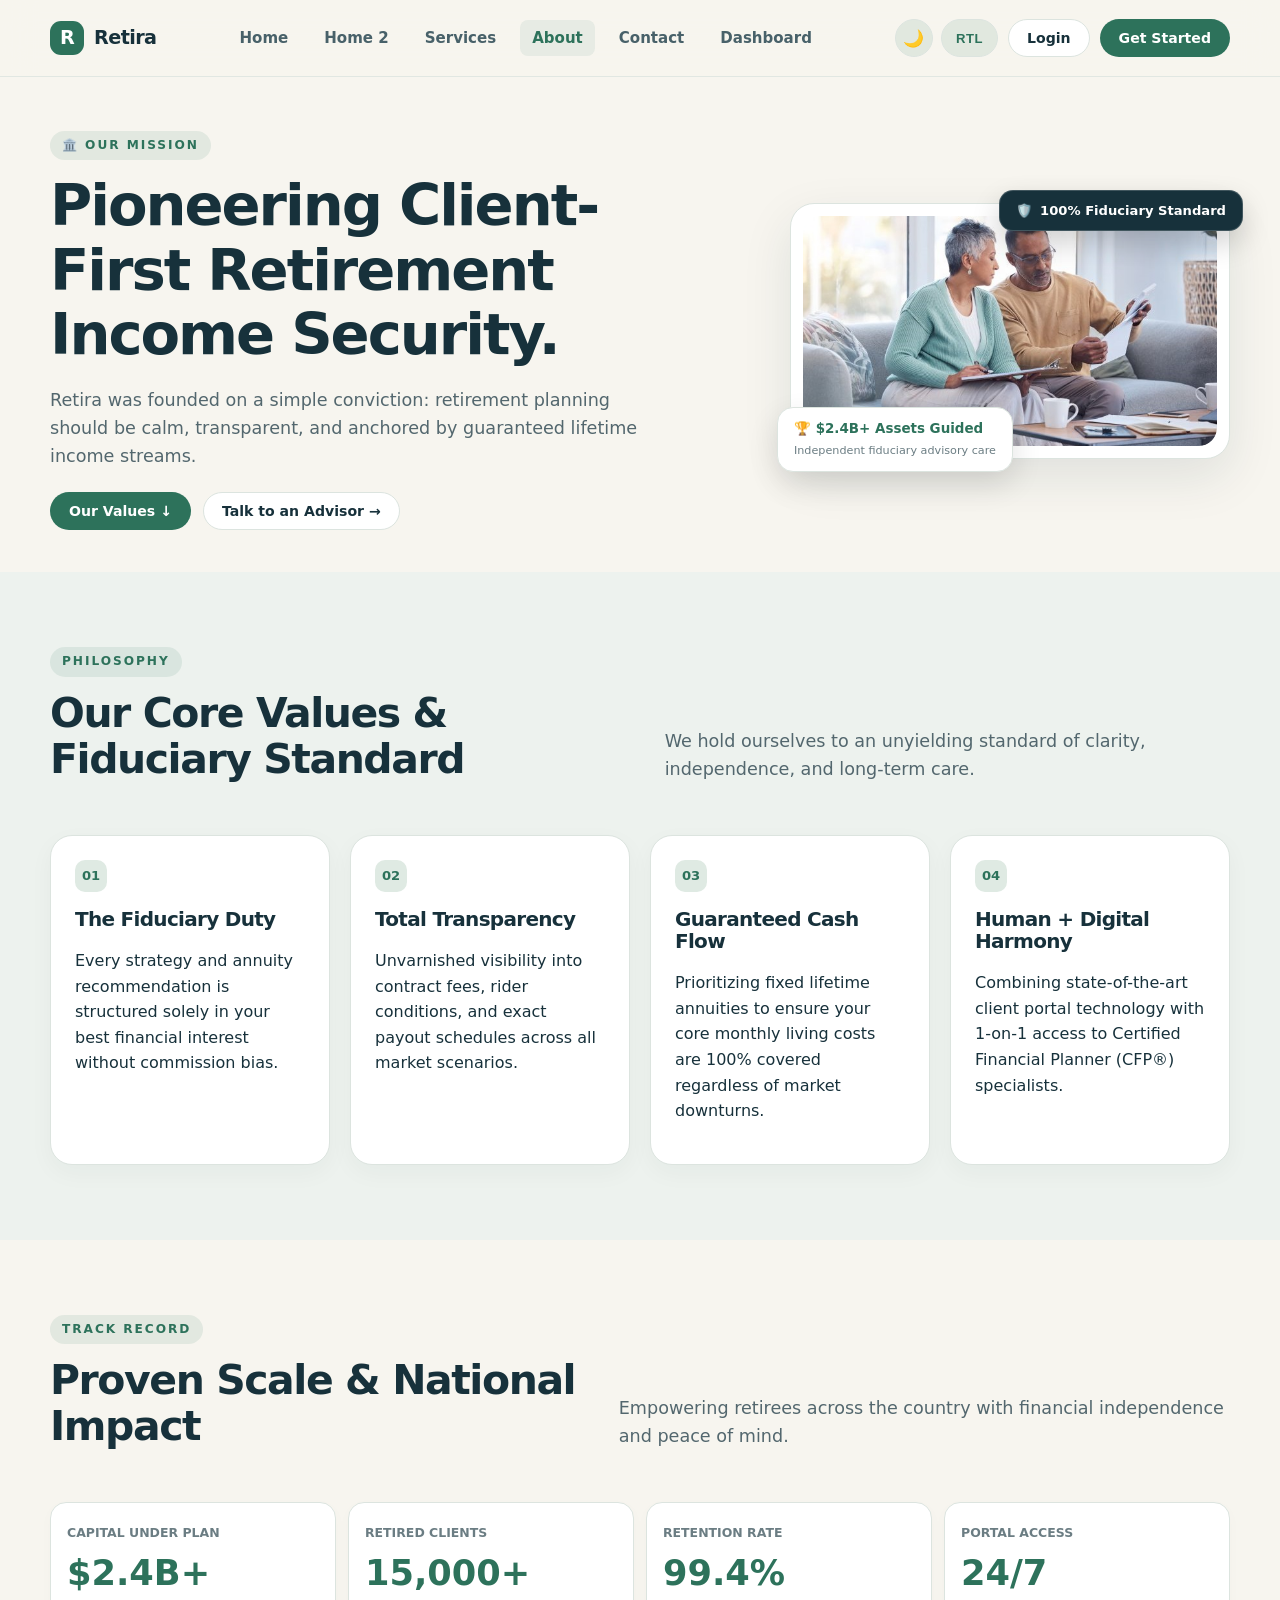
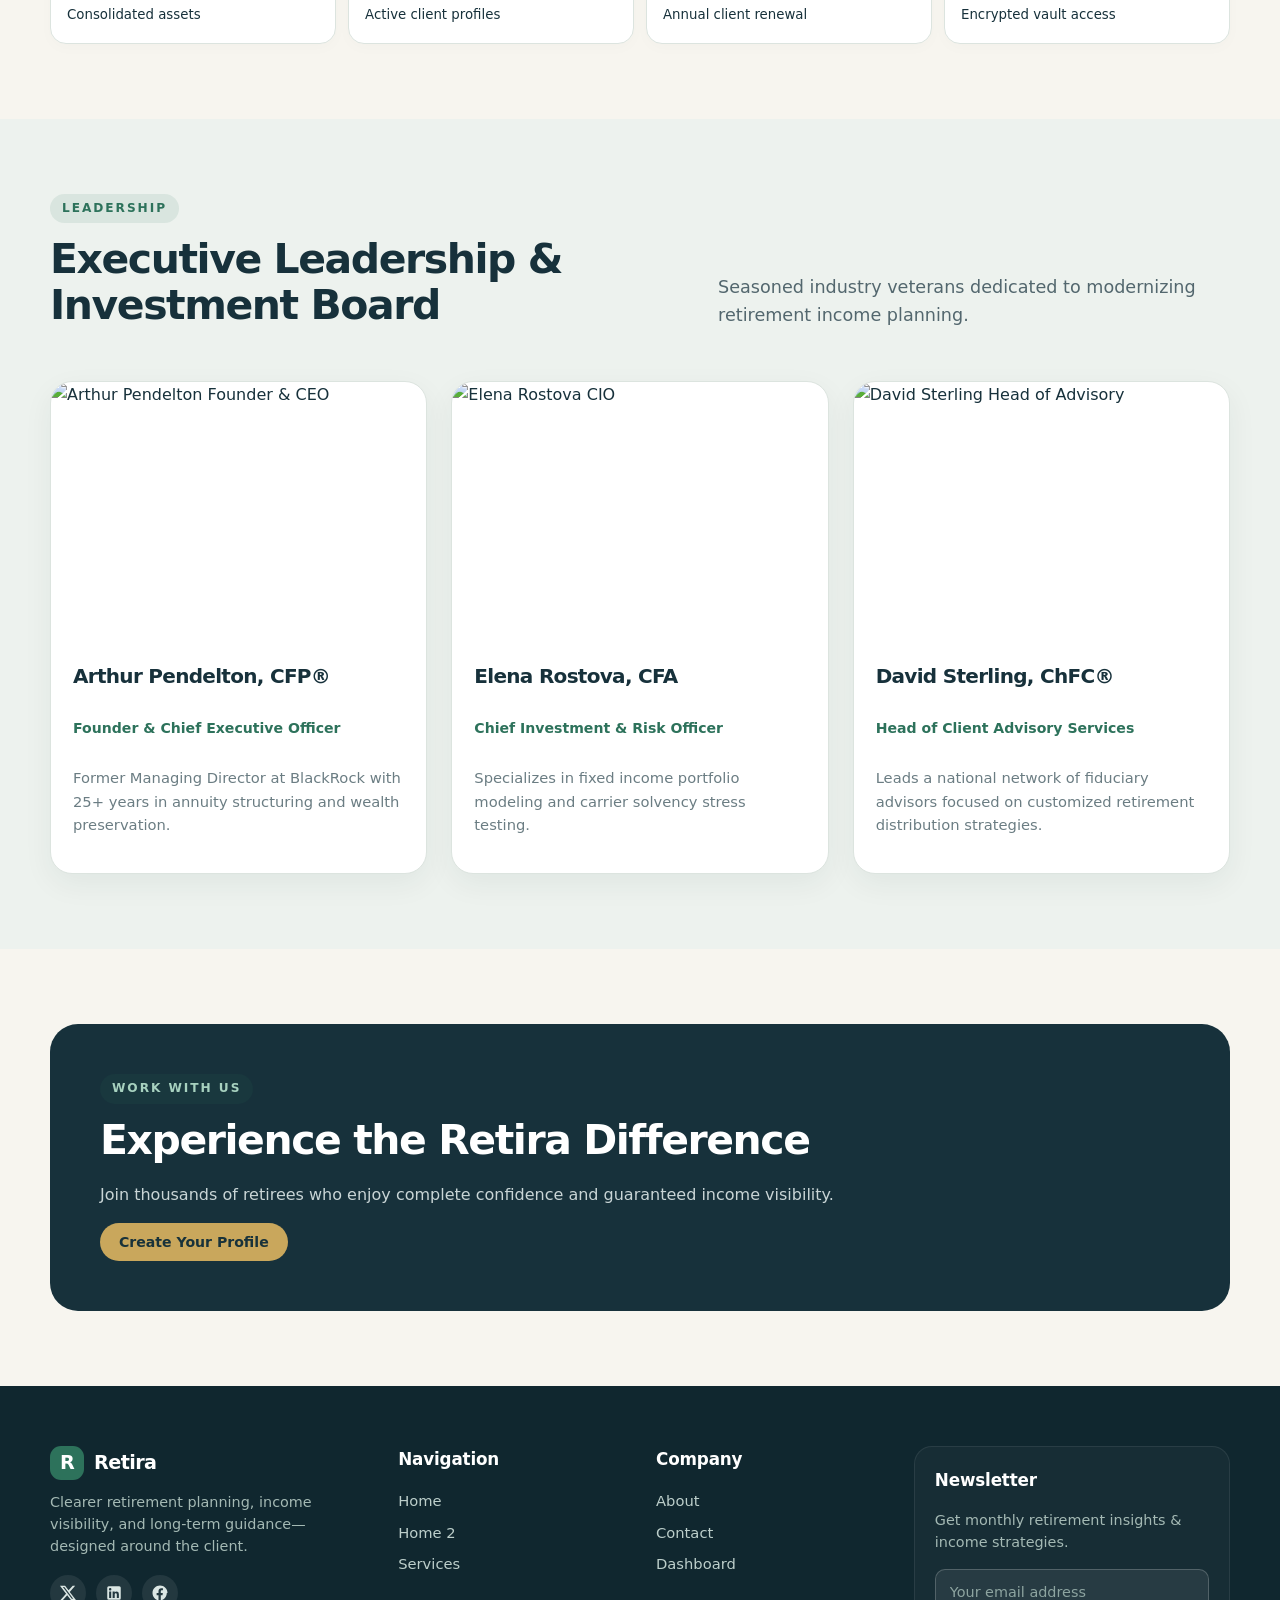
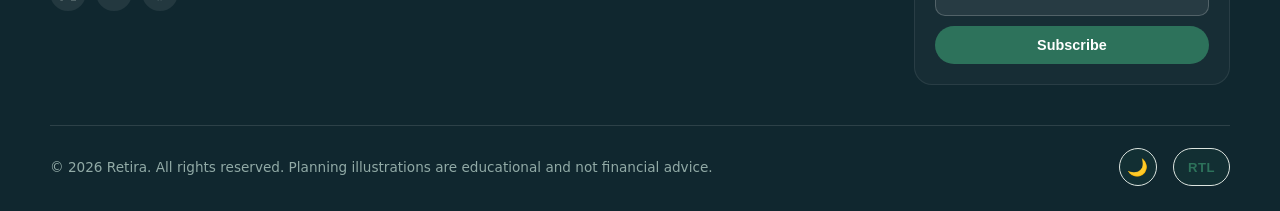
==== commit 089b1498: "intrespon" ====
--- a/about.html
+++ b/about.html
@@ -7,6 +7,7 @@
   <title>About | Retira — Annuity & Retirement Income Service</title>
   <meta name="description"
     content="Learn about Retira's mission, fiduciary principles, track record, and leadership team dedicated to guaranteed retirement income.">
+  <link rel="icon" type="image/svg+xml" href="favicon.svg">
   <link rel="stylesheet" href="styles.css">
   <style>
     .about-values-grid {
@@ -54,6 +55,7 @@
       grid-template-columns: repeat(3, 1fr);
       gap: 24px;
       margin-top: 32px;
+      align-items: stretch;
     }
 
     @media (max-width: 900px) {
@@ -68,17 +70,79 @@
       border-radius: var(--radius);
       overflow: hidden;
       box-shadow: 0 10px 30px rgba(20, 49, 59, 0.06);
+      display: flex;
+      flex-direction: column;
+      height: 100%;
+      padding: 0 !important;
     }
 
     .team-card-img {
       height: 260px;
       width: 100%;
       object-fit: cover;
-      object-position: top center;
+      object-position: center 20%;
+      flex-shrink: 0;
+    }
+
+    @media (max-width: 900px) {
+      .team-card-img {
+        height: 360px;
+        max-height: 400px;
+        object-position: center 20%;
+      }
+    }
+
+    @media (max-width: 600px) {
+      .team-card-img {
+        height: 260px;
+        object-position: center 20%;
+      }
     }
 
     .team-card-body {
       padding: 22px;
+      display: flex;
+      flex-direction: column;
+      flex: 1;
+    }
+
+    .team-card-body h3 {
+      font-size: 1.25rem;
+      font-weight: 750;
+      line-height: 1.25;
+      margin-bottom: 6px !important;
+      min-height: 3.1rem;
+      display: flex;
+      align-items: flex-start;
+    }
+
+    .team-card-body small {
+      font-size: 0.88rem;
+      font-weight: 700;
+      line-height: 1.3;
+      min-height: 2.3rem;
+      display: flex;
+      align-items: flex-start;
+      color: var(--green);
+    }
+
+    [data-theme="dark"] .team-card-body small {
+      color: #34d399;
+    }
+
+    .team-card-body p {
+      margin-top: 10px !important;
+      font-size: 0.92rem;
+      color: var(--muted);
+      flex: 1;
+    }
+
+    @media (max-width: 900px) {
+
+      .team-card-body h3,
+      .team-card-body small {
+        min-height: auto;
+      }
     }
   </style>
 </head>
@@ -159,7 +223,7 @@
         <div class="about-values-grid">
           <div class="value-card">
             <div class="value-num">01</div>
-            <h3>Fiduciary Duty</h3>
+            <h3>The Fiduciary Duty</h3>
             <p>Every strategy and annuity recommendation is structured solely in your best financial interest without
               commission bias.</p>
           </div>
@@ -244,9 +308,9 @@
               src="https://images.unsplash.com/photo-1519085360753-af0119f7cbe7?auto=format&fit=crop&w=800&q=85"
               alt="Arthur Pendelton Founder & CEO">
             <div class="team-card-body">
-              <h3 style="margin-bottom: 4px;">Arthur Pendelton, CFP®</h3>
-              <small style="color: var(--green); font-weight: 700;">Founder & Chief Executive Officer</small>
-              <p style="margin-top: 12px; font-size: 0.92rem; color: var(--muted);">Former Managing Director at
+              <h3>Arthur Pendelton, CFP®</h3>
+              <small>Founder & Chief Executive Officer</small>
+              <p>Former Managing Director at
                 BlackRock with 25+ years in annuity structuring and wealth preservation.</p>
             </div>
           </div>
@@ -256,9 +320,9 @@
               src="https://images.unsplash.com/photo-1573496359142-b8d87734a5a2?auto=format&fit=crop&w=800&q=85"
               alt="Elena Rostova CIO">
             <div class="team-card-body">
-              <h3 style="margin-bottom: 4px;">Elena Rostova, CFA</h3>
-              <small style="color: var(--green); font-weight: 700;">Chief Investment & Risk Officer</small>
-              <p style="margin-top: 12px; font-size: 0.92rem; color: var(--muted);">Specializes in fixed income
+              <h3>Elena Rostova, CFA</h3>
+              <small>Chief Investment & Risk Officer</small>
+              <p>Specializes in fixed income
                 portfolio modeling and carrier solvency stress testing.</p>
             </div>
           </div>
@@ -268,9 +332,9 @@
               src="https://images.unsplash.com/photo-1500648767791-00dcc994a43e?auto=format&fit=crop&w=800&q=85"
               alt="David Sterling Head of Advisory">
             <div class="team-card-body">
-              <h3 style="margin-bottom: 4px;">David Sterling, ChFC®</h3>
-              <small style="color: var(--green); font-weight: 700;">Head of Client Advisory Services</small>
-              <p style="margin-top: 12px; font-size: 0.92rem; color: var(--muted);">Leads a national network of
+              <h3>David Sterling, ChFC®</h3>
+              <small>Head of Client Advisory Services</small>
+              <p>Leads a national network of
                 fiduciary advisors focused on customized retirement distribution strategies.</p>
             </div>
           </div>
--- a/styles.css
+++ b/styles.css
@@ -165,10 +165,25 @@
 
 .mobile-toggle {
   display: none;
-  background: none;
-  border: 0;
-  font-size: 1.5rem;
-  cursor: pointer
+  background: rgba(45, 114, 91, 0.12);
+  border: 1px solid rgba(45, 114, 91, 0.25);
+  color: var(--green);
+  width: 42px;
+  height: 42px;
+  border-radius: 12px;
+  font-size: 1.4rem;
+  font-weight: 700;
+  cursor: pointer;
+  align-items: center;
+  justify-content: center;
+  transition: all 0.2s ease;
+  flex-shrink: 0;
+  box-sizing: border-box;
+}
+
+.mobile-toggle:hover {
+  background: var(--green);
+  color: white;
 }
 
 /* Header Toggles: Theme Icon & RTL Text (Height Aligned at 38px) */
@@ -245,8 +260,46 @@
   border-bottom: 1px solid rgba(29, 61, 53, 0.8);
 }
 
+[data-theme="dark"] .mobile-toggle {
+  background: rgba(52, 211, 153, 0.18);
+  border-color: rgba(52, 211, 153, 0.35);
+  color: #34d399;
+}
+
+[data-theme="dark"] .mobile-toggle:hover {
+  background: #2d725b;
+  color: white;
+  border-color: #2d725b;
+}
+
 [data-theme="dark"] .nav-links {
   color: #a2b7b2;
+}
+
+[data-theme="dark"] .nav-links a {
+  color: #d0e2db;
+}
+
+[data-theme="dark"] .nav-links a:hover {
+  color: #34d399;
+}
+
+[data-theme="dark"] .nav-links a.active {
+  color: #34d399;
+  background: rgba(52, 211, 153, 0.18);
+}
+
+[data-theme="dark"] .theme-toggle-btn,
+[data-theme="dark"] .rtl-toggle-btn {
+  background: rgba(52, 211, 153, 0.15);
+  border-color: rgba(52, 211, 153, 0.3);
+  color: #34d399;
+}
+
+[data-theme="dark"] .theme-toggle-btn:hover,
+[data-theme="dark"] .rtl-toggle-btn:hover {
+  background: #2d725b;
+  color: white;
 }
 
 [data-theme="dark"] .section.alt {
@@ -261,6 +314,34 @@
   background: #132a32;
   border-color: #1d3d35;
   color: #e2ede8;
+}
+
+[data-theme="dark"] .stat strong {
+  color: #34d399;
+}
+
+[data-theme="dark"] .lead {
+  color: #a4b9b4;
+}
+
+[data-theme="dark"] .cta {
+  background: #0d222a;
+  border: 1px solid #1d3d35;
+  color: #ffffff;
+  box-shadow: 0 20px 60px rgba(0, 0, 0, 0.5);
+}
+
+[data-theme="dark"] .cta h2 {
+  color: #ffffff;
+}
+
+[data-theme="dark"] .cta p {
+  color: #c9d5d6;
+}
+
+[data-theme="dark"] .cta .eyebrow {
+  color: #34d399 !important;
+  background: rgba(52, 211, 153, 0.15);
 }
 
 [data-theme="dark"] .btn-soft {
@@ -1012,10 +1093,27 @@
   margin-top: 5px
 }
 
+/* Dashboard Mobile Components Default Hidden State for Desktop */
+.dash-mobile-dropdown {
+  display: none !important;
+}
+
+.dash-mobile-top-btns {
+  display: none !important;
+}
+
+.dash-mobile-toggle {
+  display: none !important;
+}
+
+.dash-mobile-tab-bar {
+  display: none !important;
+}
+
 .dashboard-shell {
   display: grid;
   grid-template-columns: 240px 1fr;
-  min-height: calc(100vh - 76px)
+  min-height: calc(100vh - 74px)
 }
 
 .sidebar {
@@ -1023,8 +1121,8 @@
   color: #dce9e5;
   padding: 25px 16px;
   position: sticky;
-  top: 76px;
-  height: calc(100vh - 76px)
+  top: 74px;
+  height: calc(100vh - 74px)
 }
 
 .side-brand {
@@ -1064,6 +1162,12 @@
   display: grid;
   grid-template-columns: repeat(4, 1fr);
   gap: 14px
+}
+
+.dash-sub-grid {
+  display: grid;
+  grid-template-columns: repeat(2, 1fr);
+  gap: 14px;
 }
 
 .dash-card {
@@ -1173,7 +1277,7 @@
   }
 
   .mobile-toggle {
-    display: block
+    display: inline-flex !important;
   }
 
   .site-header .nav-actions {
@@ -1275,6 +1379,7 @@
     gap: 28px
   }
 
+  /* Dashboard Mobile View Overhaul */
   .dashboard-shell {
     grid-template-columns: 1fr !important;
   }
@@ -1283,6 +1388,10 @@
     display: none !important;
   }
 
+  .desktop-only {
+    display: none !important;
+  }
+
   .desktop-only-badge {
     display: none !important;
   }
@@ -1295,36 +1404,77 @@
     display: block !important;
   }
 
+  .dash-mobile-top-btns {
+    display: flex !important;
+    align-items: center;
+    gap: 8px;
+  }
+
   .dash-header {
     padding: 0 16px;
+    position: relative;
+    z-index: 1000;
   }
 
   .dash-mobile-dropdown.open {
     display: flex !important;
+    opacity: 1 !important;
+    visibility: visible !important;
+    pointer-events: auto !important;
     flex-direction: column;
-    position: absolute;
-    top: 74px;
-    left: 12px;
-    right: 12px;
-    background: var(--paper);
-    border: 1px solid var(--line);
-    border-radius: 18px;
-    padding: 20px;
-    box-shadow: 0 18px 45px rgba(0, 0, 0, 0.22);
-    z-index: 200;
-    gap: 14px;
+    position: fixed !important;
+    top: 74px !important;
+    left: 0 !important;
+    right: 0 !important;
+    bottom: 0 !important;
+    width: 100vw !important;
+    height: calc(100vh - 74px) !important;
+    background: #ffffff !important;
+    border-top: 1px solid var(--line);
+    padding: 24px 20px 40px;
+    box-shadow: 0 20px 60px rgba(0, 0, 0, 0.45);
+    z-index: 999999 !important;
+    gap: 16px;
+    overflow-y: auto;
+    animation: dashDrawerSlide 0.22s cubic-bezier(0.16, 1, 0.3, 1);
+  }
+
+  [data-theme="dark"] .dash-mobile-dropdown.open {
+    background: #0c1d23 !important;
+    border-color: #1d3d35;
+    box-shadow: 0 20px 60px rgba(0, 0, 0, 0.85);
+  }
+
+  @keyframes dashDrawerSlide {
+    from {
+      opacity: 0;
+      transform: translateY(-10px);
+    }
+    to {
+      opacity: 1;
+      transform: translateY(0);
+    }
+  }
+
+  .dash-mobile-drawer-inner {
+    width: 100%;
+    max-width: 520px;
+    margin: 0 auto;
+    display: flex;
+    flex-direction: column;
+    gap: 18px;
   }
 
   .dash-mobile-user-card {
     display: flex;
     align-items: center;
-    gap: 12px;
-    padding-bottom: 12px;
+    gap: 14px;
+    padding-bottom: 14px;
     border-bottom: 1px solid var(--line);
   }
 
   .dash-mobile-label {
-    font-size: 0.72rem;
+    font-size: 0.75rem;
     font-weight: 800;
     color: var(--muted);
     letter-spacing: 0.08em;
@@ -1334,36 +1484,43 @@
   .dash-mobile-tabs {
     display: flex;
     flex-direction: column;
-    gap: 4px;
+    gap: 6px;
   }
 
   .dash-mobile-tabs a {
-    padding: 10px 14px;
-    border-radius: 10px;
+    padding: 12px 16px;
+    border-radius: 12px;
     color: var(--ink);
-    font-weight: 600;
+    font-weight: 700;
     text-decoration: none;
-    font-size: 0.92rem;
+    font-size: 0.96rem;
+    background: var(--paper);
+    border: 1px solid var(--line);
     transition: all 0.2s ease;
   }
 
   .dash-mobile-tabs a.active,
   .dash-mobile-tabs a:hover {
-    background: rgba(45, 114, 91, 0.1);
-    color: var(--green);
-    font-weight: 800;
+    background: var(--green);
+    color: white;
+    border-color: var(--green);
   }
 
   .dash-mobile-advisor {
-    background: rgba(45, 114, 91, 0.05);
+    background: var(--paper);
     border: 1px solid var(--line);
-    border-radius: 14px;
-    padding: 14px;
+    border-radius: 16px;
+    padding: 16px;
+    box-shadow: 0 6px 20px rgba(0, 0, 0, 0.03);
   }
 
   .dash-mobile-actions {
     border-top: 1px solid var(--line);
-    padding-top: 12px;
+    padding-top: 14px;
+  }
+
+  .dash-mobile-tab-bar {
+    display: none !important;
   }
 
   .dash-grid {
@@ -1498,8 +1655,9 @@
     display: block
   }
 
-  .dash-grid {
-    grid-template-columns: 1fr 1fr
+  .dash-grid,
+  .dash-sub-grid {
+    grid-template-columns: 1fr !important;
   }
 
   .dash-card {
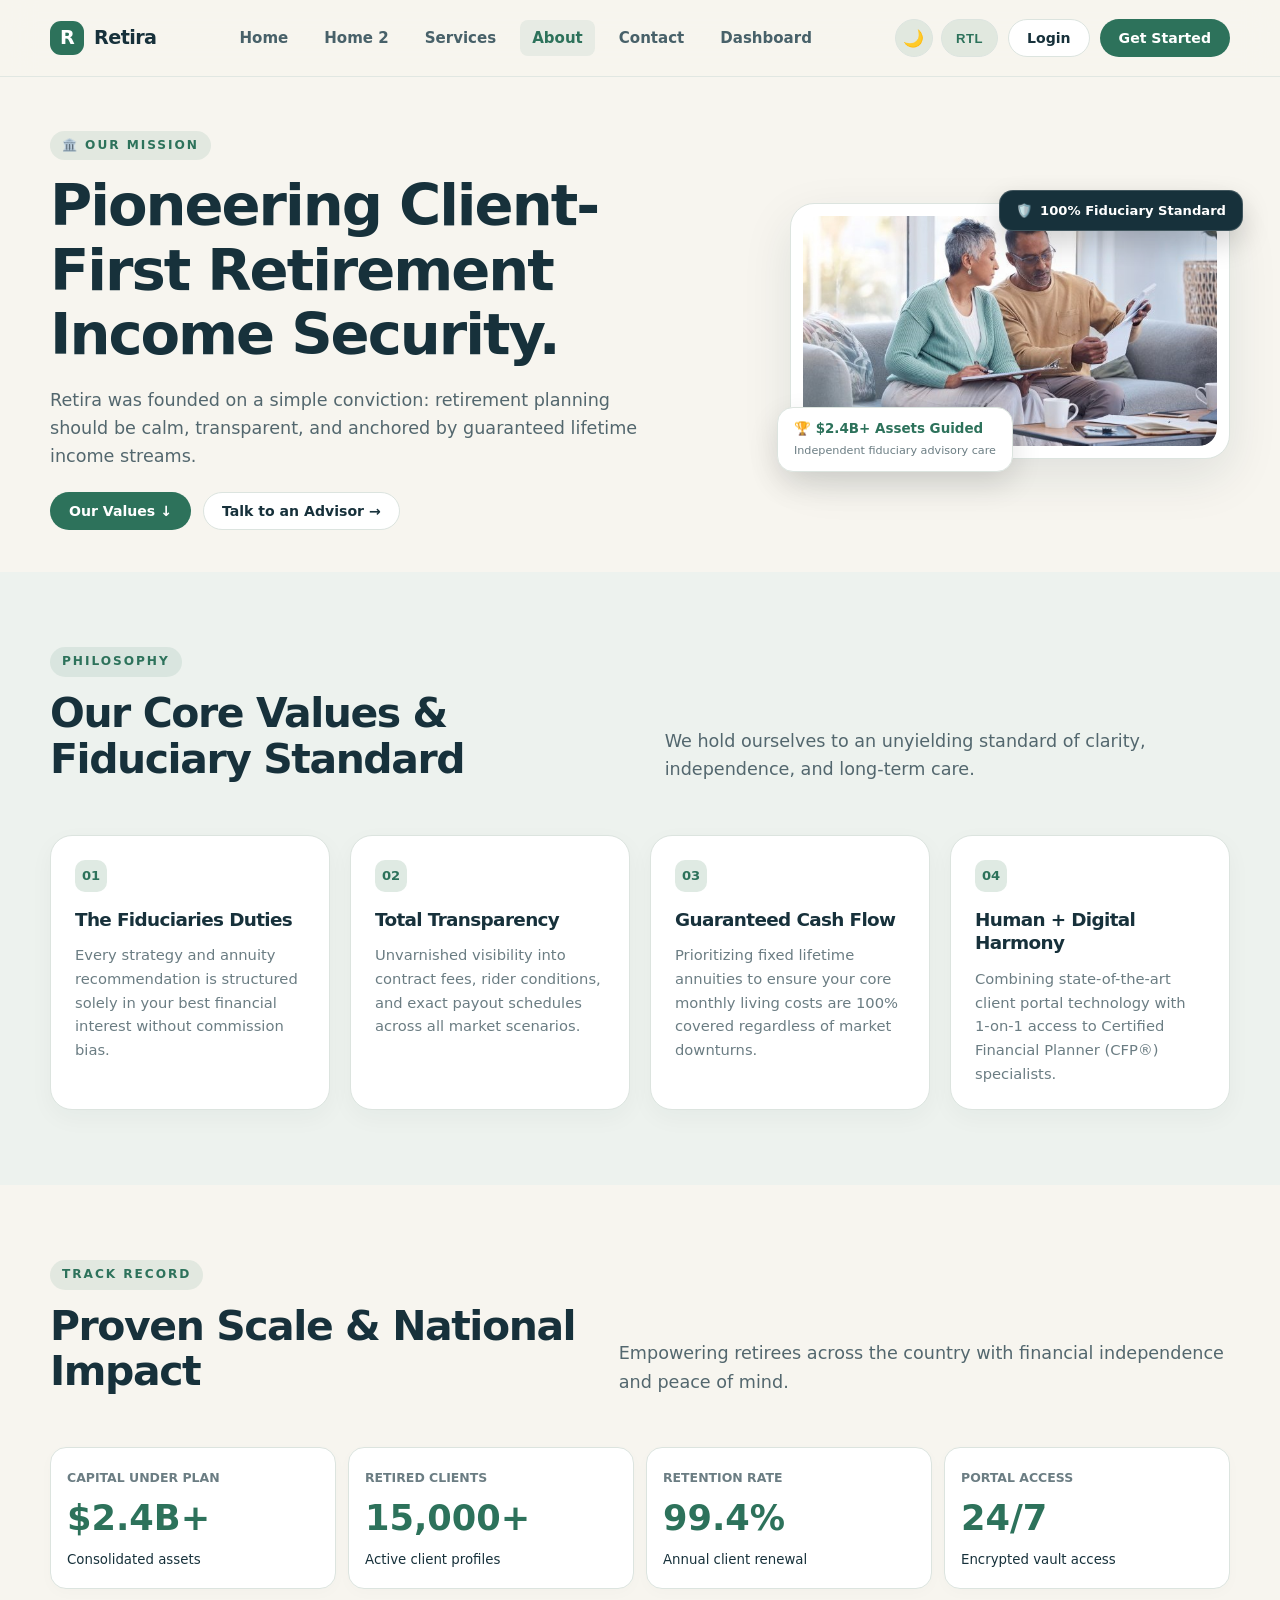
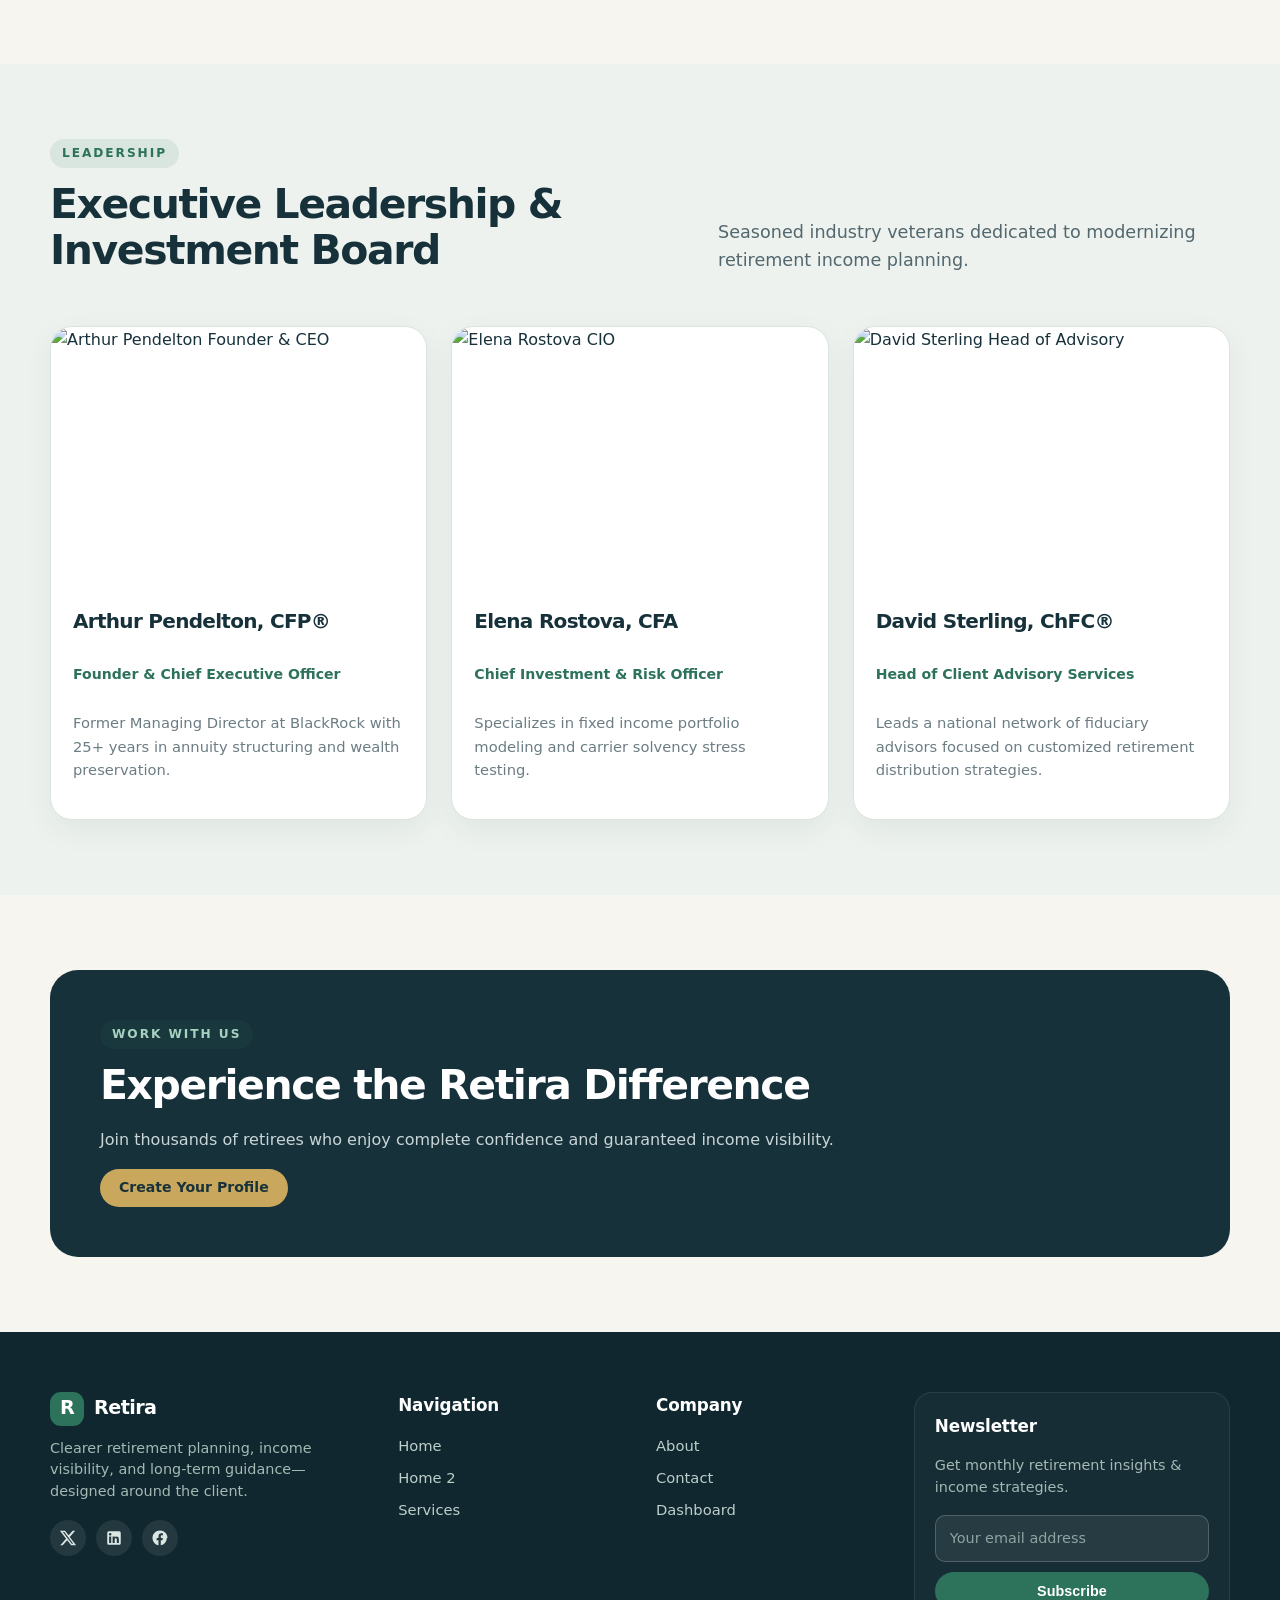
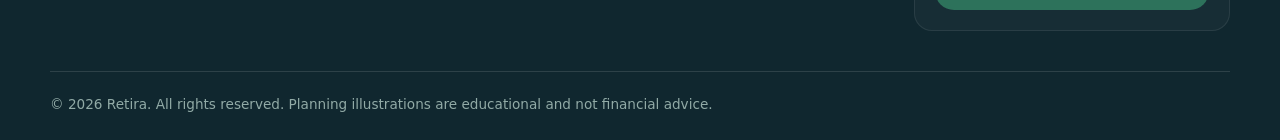
==== commit a37eed5a: "allfixes" ====
--- a/about.html
+++ b/about.html
@@ -223,7 +223,7 @@
         <div class="about-values-grid">
           <div class="value-card">
             <div class="value-num">01</div>
-            <h3>The Fiduciary Duty</h3>
+            <h3>The Fiduciaries Duties</h3>
             <p>Every strategy and annuity recommendation is structured solely in your best financial interest without
               commission bias.</p>
           </div>
@@ -404,11 +404,6 @@
       <div class="footer-bottom">
         <div>© <span data-year></span> Retira. All rights reserved. Planning illustrations are educational and not
           financial advice.</div>
-        <div class="footer-bottom-links">
-          <button type="button" class="theme-toggle-btn" data-action="toggle-theme"
-            title="Toggle Light/Dark Theme">🌙</button>
-          <button type="button" class="rtl-toggle-btn" data-action="toggle-rtl" title="Toggle RTL Layout">RTL</button>
-        </div>
       </div>
     </div>
   </footer>
--- a/styles.css
+++ b/styles.css
@@ -344,10 +344,85 @@
   background: rgba(52, 211, 153, 0.15);
 }
 
+[data-theme="dark"] .btn-primary {
+  background: #256d56;
+  color: #ffffff;
+  border: 1px solid #34d399;
+}
+
+[data-theme="dark"] .btn-primary:hover {
+  background: #34d399;
+  color: #0c1d23;
+  border-color: #34d399;
+  transform: translateY(-2px);
+  box-shadow: 0 6px 20px rgba(52, 211, 153, 0.45);
+}
+
 [data-theme="dark"] .btn-soft {
+  background: rgba(255, 255, 255, 0.08);
+  border-color: rgba(255, 255, 255, 0.2);
+  color: #ffffff;
+}
+
+[data-theme="dark"] .btn-soft:hover {
+  background: rgba(52, 211, 153, 0.18);
+  border-color: #34d399;
+  color: #34d399;
+  transform: translateY(-2px);
+  box-shadow: 0 6px 18px rgba(0, 0, 0, 0.35);
+}
+
+[data-theme="dark"] .btn-gold {
+  background: var(--gold);
+  color: #0c1d23;
+}
+
+[data-theme="dark"] .btn-gold:hover {
+  background: #f0cc75;
+  color: #0c1d23;
+  transform: translateY(-2px);
+  box-shadow: 0 6px 20px rgba(201, 167, 92, 0.45);
+}
+
+[data-theme="dark"] .eyebrow {
+  color: #34d399 !important;
+  background: rgba(52, 211, 153, 0.15) !important;
+  border: 1px solid rgba(52, 211, 153, 0.25);
+}
+
+[data-theme="dark"] .hero-chip-top {
+  background: #09171c;
+  color: #e2ede8;
+  border-color: #1d3d35;
+}
+
+[data-theme="dark"] .hero-chip-bottom {
   background: #132a32;
+  color: #e2ede8;
   border-color: #1d3d35;
+}
+
+[data-theme="dark"] .hero-chip-bottom strong {
+  color: #34d399 !important;
+}
+
+[data-theme="dark"] .section-badge {
+  background: rgba(52, 211, 153, 0.15);
+  color: #34d399;
+}
+
+[data-theme="dark"] .floating-badge {
+  background: #132a32;
   color: #e2ede8;
+  border-color: #1d3d35;
+}
+
+[data-theme="dark"] .floating-badge strong {
+  color: #ffffff;
+}
+
+[data-theme="dark"] .floating-badge small {
+  color: #34d399;
 }
 
 [data-theme="dark"] .floating-card {
@@ -1226,6 +1301,7 @@
 .list-item {
   display: flex;
   justify-content: space-between;
+  align-items: center;
   gap: 15px;
   padding: 13px 0;
   border-bottom: 1px solid var(--line)
@@ -2044,4 +2120,338 @@
   border-top: 1px solid var(--line);
   margin-top: -6px;
   padding-top: 16px;
+}
+
+/* Gap Calculator Result Box Dark Mode Contrast */
+.gap-result-box {
+  background: #17313b;
+  color: white;
+  border-radius: 20px;
+  padding: 28px;
+  text-align: center;
+  box-shadow: var(--shadow);
+  border: 1px solid rgba(255, 255, 255, 0.1);
+}
+
+[data-theme="dark"] .gap-result-box {
+  background: #0d222a;
+  border: 1px solid #1d3d35;
+  color: #ffffff;
+}
+
+[data-theme="dark"] .gap-result-box .eyebrow {
+  color: #34d399 !important;
+  background: rgba(52, 211, 153, 0.15) !important;
+  border: 1px solid rgba(52, 211, 153, 0.25);
+}
+
+[data-theme="dark"] .gap-result-box p {
+  color: #d0e2db !important;
+}
+
+/* Card Vertical Alignment & Spacing for Grid Buttons */
+.grid-3 {
+  display: grid;
+  grid-template-columns: repeat(3, 1fr);
+  gap: 24px;
+}
+
+@media (max-width: 1024px) and (min-width: 641px) {
+  .grid-3 {
+    grid-template-columns: repeat(2, 1fr);
+  }
+  .grid-3 > .card:nth-child(3):last-child,
+  .grid-3 > div:nth-child(3):last-child,
+  .grid-3 > .testimonial-card:nth-child(3):last-child {
+    grid-column: 1 / -1;
+    justify-self: center;
+    max-width: 540px;
+    width: 100%;
+  }
+}
+
+@media (max-width: 640px) {
+  .grid-3 {
+    grid-template-columns: 1fr;
+  }
+}
+
+.card,
+.grid-3 .card {
+  display: flex;
+  flex-direction: column;
+  height: 100%;
+}
+
+.card .feature-list,
+.card .list {
+  margin-top: auto !important;
+  margin-bottom: 20px !important;
+  padding-top: 16px;
+  border-top: 1px solid var(--line);
+}
+
+[data-theme="dark"] .card .feature-list,
+[data-theme="dark"] .card .list {
+  border-top-color: rgba(255, 255, 255, 0.1);
+}
+
+.card > .btn,
+.card > a.btn,
+.card .btn {
+  margin-top: 0 !important;
+}
+
+/* About Page: Core Values Grid Layout & Alignment */
+.about-values-grid {
+  display: grid;
+  grid-template-columns: repeat(4, 1fr);
+  gap: 24px;
+}
+
+@media (max-width: 1024px) {
+  .about-values-grid {
+    grid-template-columns: repeat(2, 1fr);
+  }
+}
+
+@media (max-width: 640px) {
+  .about-values-grid {
+    grid-template-columns: 1fr;
+  }
+}
+
+.value-card {
+  background: var(--paper);
+  border: 1px solid var(--line);
+  border-radius: var(--radius);
+  padding: 28px 24px;
+  box-shadow: 0 10px 30px rgba(20, 49, 59, 0.04);
+  display: flex;
+  flex-direction: column;
+  height: 100%;
+  transition: transform 0.25s ease, box-shadow 0.25s ease;
+}
+
+.value-card:hover {
+  transform: translateY(-4px);
+  box-shadow: 0 16px 40px rgba(20, 49, 59, 0.1);
+}
+
+.value-num {
+  font-size: 1rem;
+  font-weight: 850;
+  color: var(--green);
+  background: var(--sage);
+  width: 42px;
+  height: 42px;
+  border-radius: 12px;
+  display: grid;
+  place-items: center;
+  margin-bottom: 20px;
+  flex-shrink: 0;
+}
+
+[data-theme="dark"] .value-num {
+  background: rgba(52, 211, 153, 0.15);
+  color: #34d399;
+}
+
+.value-card h3 {
+  font-size: 1.15rem;
+  font-weight: 800;
+  margin-bottom: 12px;
+  line-height: 1.3;
+}
+
+.value-card p {
+  font-size: 0.92rem;
+  color: var(--muted);
+  line-height: 1.6;
+  margin: 0;
+}
+
+/* Contact Page Portal Card & Map Info Card Dark Mode Contrast */
+.contact-portal-card {
+  background: #17313b;
+  color: #ffffff;
+  border-radius: var(--radius);
+  padding: 28px;
+  box-shadow: var(--shadow);
+  border: 1px solid rgba(255, 255, 255, 0.1);
+}
+
+.contact-portal-card h3 {
+  color: #ffffff;
+  margin-top: 8px;
+  margin-bottom: 12px;
+}
+
+.contact-portal-card p {
+  color: #c4d7d0;
+}
+
+[data-theme="dark"] .contact-portal-card {
+  background: #0d222a !important;
+  border: 1px solid #1d3d35 !important;
+  color: #ffffff !important;
+}
+
+[data-theme="dark"] .contact-portal-card h3 {
+  color: #ffffff !important;
+}
+
+[data-theme="dark"] .contact-portal-card p {
+  color: #d0e2db !important;
+}
+
+[data-theme="dark"] .contact-portal-card .eyebrow {
+  color: #34d399 !important;
+  background: rgba(52, 211, 153, 0.15) !important;
+  border: 1px solid rgba(52, 211, 153, 0.25) !important;
+}
+
+[data-theme="dark"] .map-info-card {
+  background: #132a32 !important;
+  border-color: #1d3d35 !important;
+  color: #e2ede8 !important;
+}
+
+[data-theme="dark"] .map-info-card strong {
+  color: #ffffff !important;
+}
+
+/* Dashboard Overview Top Actions Uniform Styling */
+.dash-top-actions {
+  display: flex;
+  gap: 12px;
+  align-items: center;
+  flex-wrap: wrap;
+}
+
+.dash-action-btn {
+  height: 44px !important;
+  min-width: 160px;
+  flex: 1;
+  justify-content: center !important;
+  text-align: center !important;
+  padding: 0 20px;
+  font-size: 0.92rem;
+  box-sizing: border-box;
+}
+
+@media (max-width: 640px) {
+  .dash-top-actions {
+    width: 100%;
+    margin-top: 14px;
+  }
+  .dash-action-btn {
+    width: 100%;
+  }
+}
+
+/* Universal Dark Mode Green Badges High-Contrast Enforcement */
+[data-theme="dark"] .eyebrow,
+[data-theme="dark"] .section-badge,
+[data-theme="dark"] .outcome-badge,
+[data-theme="dark"] .tag,
+[data-theme="dark"] .status-badge,
+[data-theme="dark"] .client-badge,
+[data-theme="dark"] .yield-pill,
+[data-theme="dark"] .safety-rating {
+  color: #34d399 !important;
+  background: rgba(52, 211, 153, 0.16) !important;
+  border: 1px solid rgba(52, 211, 153, 0.25) !important;
+}
+
+/* Universal Dark Mode Button Hover Contrast Enforcement */
+[data-theme="dark"] .btn-primary:hover,
+[data-theme="dark"] button.btn-primary:hover,
+[data-theme="dark"] a.btn-primary:hover {
+  background: #34d399 !important;
+  color: #0c1d23 !important;
+  border-color: #34d399 !important;
+  transform: translateY(-2px);
+  box-shadow: 0 6px 22px rgba(52, 211, 153, 0.5) !important;
+}
+
+[data-theme="dark"] .btn-soft:hover,
+[data-theme="dark"] button.btn-soft:hover,
+[data-theme="dark"] a.btn-soft:hover {
+  background: rgba(52, 211, 153, 0.22) !important;
+  border-color: #34d399 !important;
+  color: #34d399 !important;
+  transform: translateY(-2px);
+  box-shadow: 0 6px 20px rgba(0, 0, 0, 0.4) !important;
+}
+
+[data-theme="dark"] .btn-gold:hover,
+[data-theme="dark"] button.btn-gold:hover,
+[data-theme="dark"] a.btn-gold:hover {
+  background: #f0cc75 !important;
+  color: #0c1d23 !important;
+  border-color: #f0cc75 !important;
+  transform: translateY(-2px);
+  box-shadow: 0 6px 22px rgba(201, 167, 92, 0.5) !important;
+}
+
+/* Dashboard Plan Notifications Uniform Status Pills */
+.notif-pill {
+  width: 90px;
+  height: 34px;
+  display: inline-flex;
+  align-items: center;
+  justify-content: center;
+  text-align: center;
+  border-radius: 999px;
+  font-size: 0.82rem;
+  font-weight: 700;
+  padding: 0;
+  border: 1px solid transparent;
+  flex-shrink: 0;
+  white-space: nowrap;
+  box-sizing: border-box;
+}
+
+.notif-pill.upcoming {
+  background: var(--sage);
+  color: var(--green);
+}
+
+.notif-pill.btn-view {
+  background: var(--paper);
+  border: 1px solid var(--line);
+  color: var(--ink);
+  cursor: pointer;
+  transition: all 0.2s ease;
+}
+
+.notif-pill.btn-view:hover {
+  background: var(--green);
+  color: white;
+  border-color: var(--green);
+}
+
+.notif-pill.locked {
+  background: rgba(45, 114, 91, 0.15);
+  color: var(--green);
+}
+
+[data-theme="dark"] .notif-pill.upcoming,
+[data-theme="dark"] .notif-pill.locked {
+  background: rgba(52, 211, 153, 0.16) !important;
+  color: #34d399 !important;
+  border: 1px solid rgba(52, 211, 153, 0.25) !important;
+}
+
+[data-theme="dark"] .notif-pill.btn-view {
+  background: #132a32 !important;
+  border: 1px solid #1d3d35 !important;
+  color: #e2ede8 !important;
+}
+
+[data-theme="dark"] .notif-pill.btn-view:hover {
+  background: #34d399 !important;
+  color: #0c1d23 !important;
+  border-color: #34d399 !important;
 }
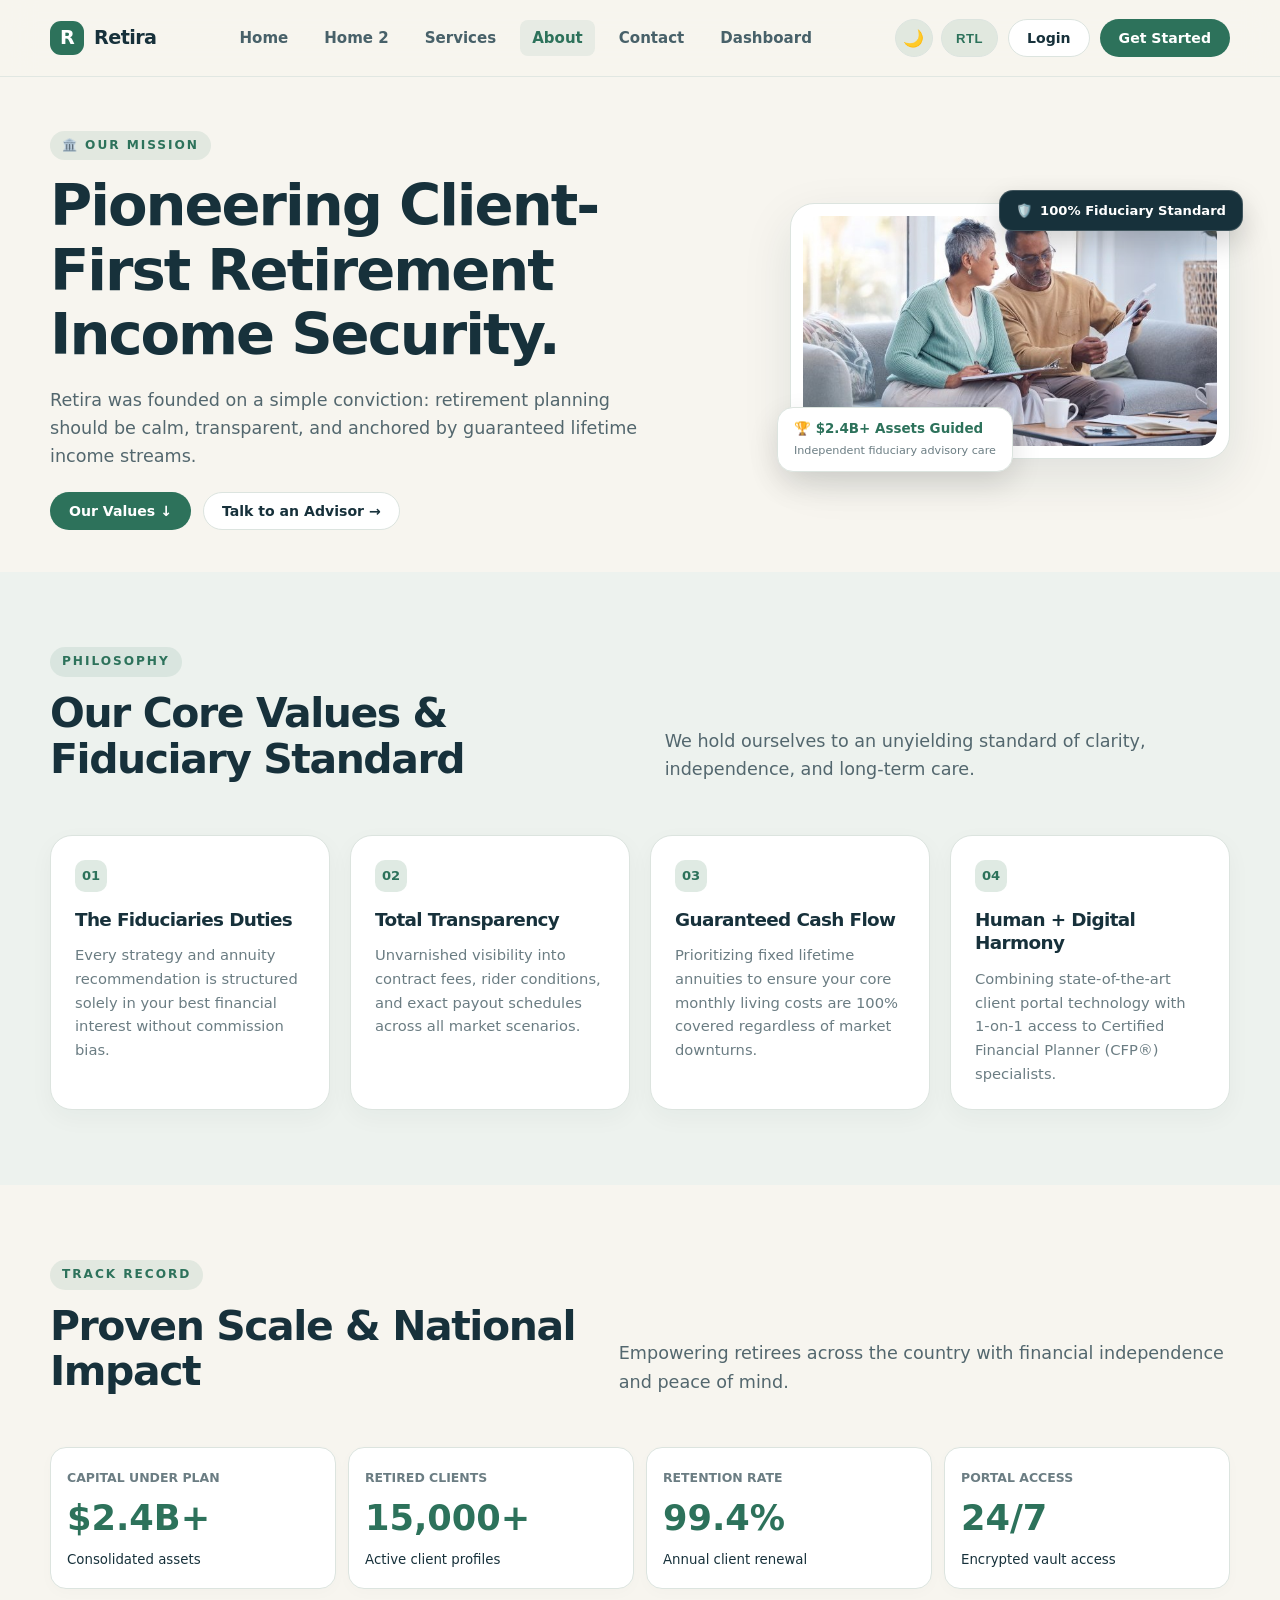
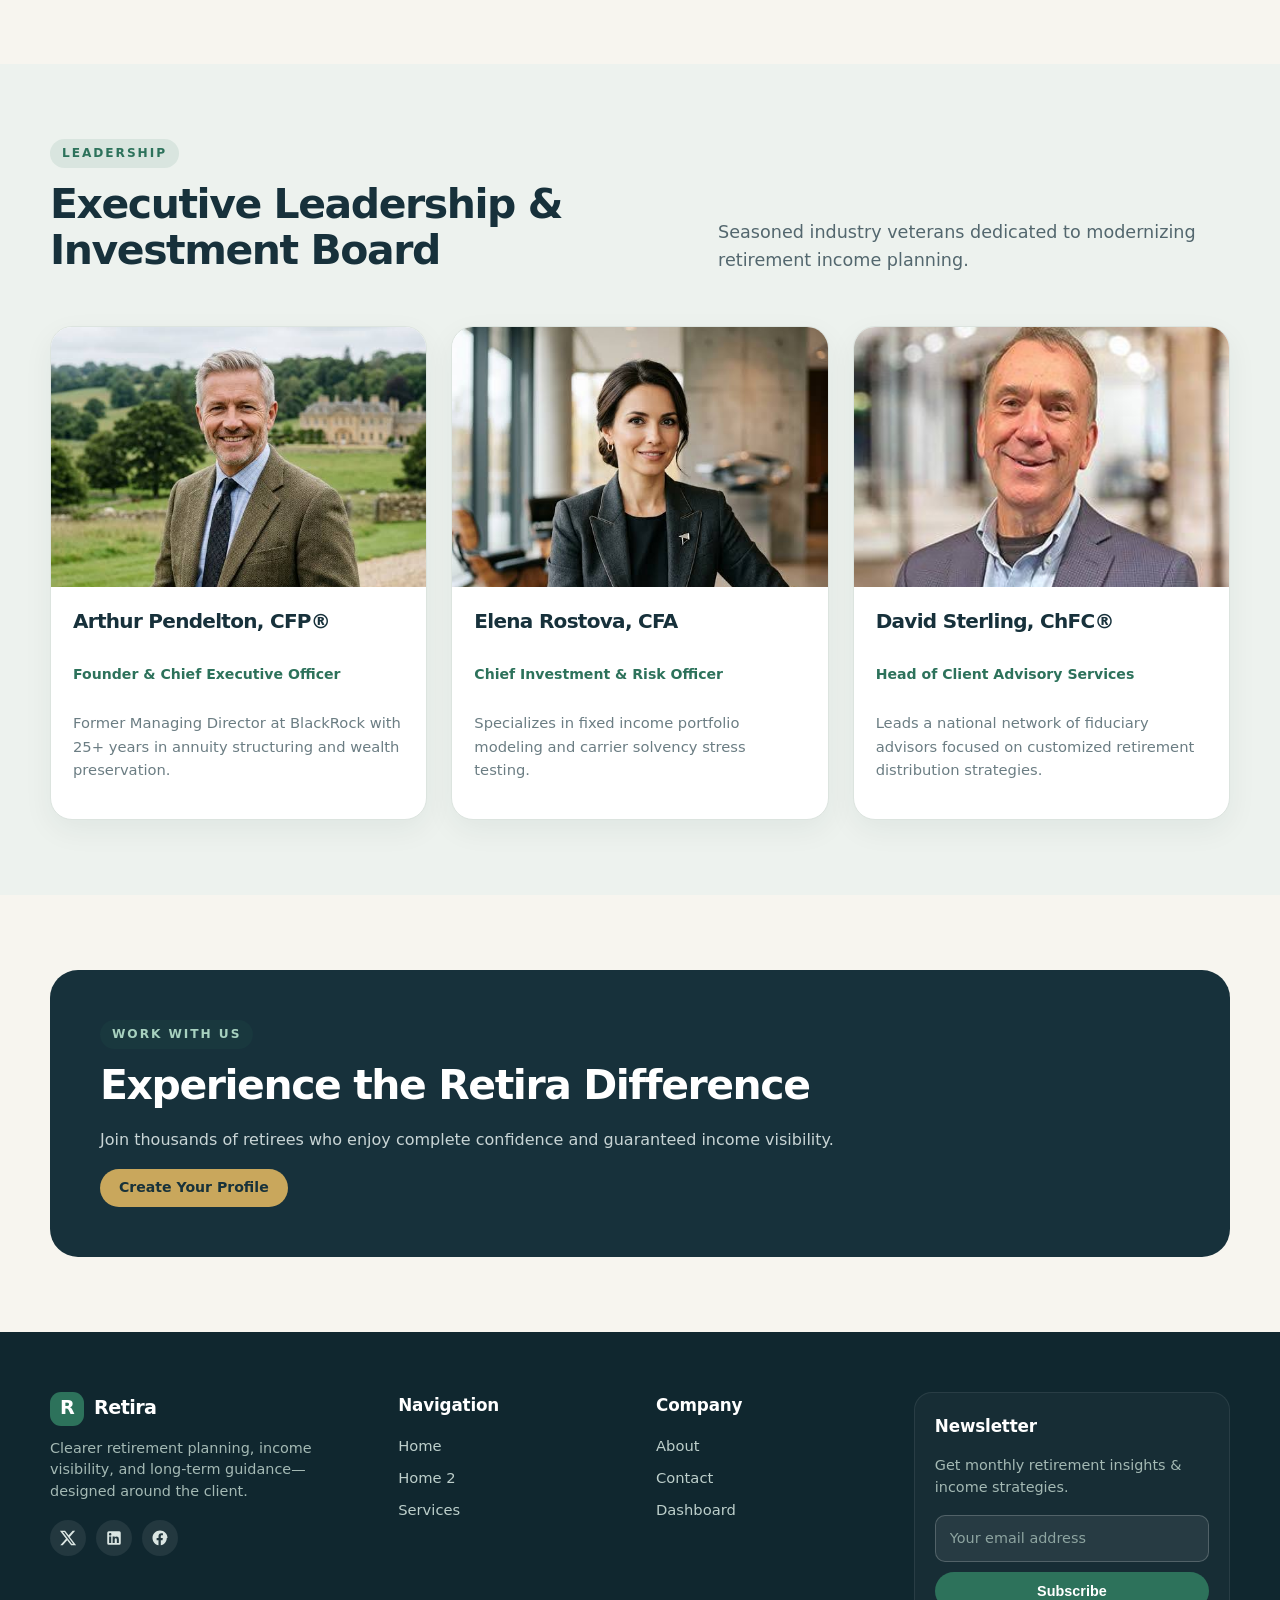
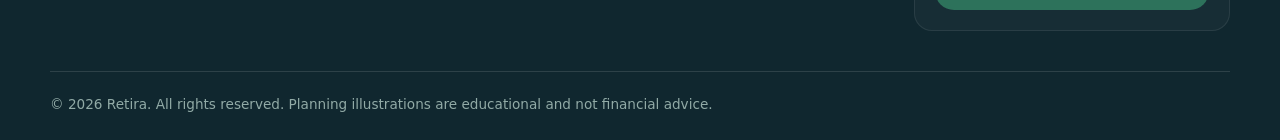
==== commit 6cf2c44c: "int2" ====
--- a/about.html
+++ b/about.html
@@ -304,9 +304,7 @@
 
         <div class="team-grid">
           <div class="team-card">
-            <img class="team-card-img"
-              src="https://images.unsplash.com/photo-1519085360753-af0119f7cbe7?auto=format&fit=crop&w=800&q=85"
-              alt="Arthur Pendelton Founder & CEO">
+            <img class="team-card-img" src="author.jfif" alt="Arthur Pendelton Founder & CEO">
             <div class="team-card-body">
               <h3>Arthur Pendelton, CFP®</h3>
               <small>Founder & Chief Executive Officer</small>
@@ -316,9 +314,7 @@
           </div>
 
           <div class="team-card">
-            <img class="team-card-img"
-              src="https://images.unsplash.com/photo-1573496359142-b8d87734a5a2?auto=format&fit=crop&w=800&q=85"
-              alt="Elena Rostova CIO">
+            <img class="team-card-img" src="Elena.jfif" alt="Elena Rostova CIO">
             <div class="team-card-body">
               <h3>Elena Rostova, CFA</h3>
               <small>Chief Investment & Risk Officer</small>
@@ -328,9 +324,7 @@
           </div>
 
           <div class="team-card">
-            <img class="team-card-img"
-              src="https://images.unsplash.com/photo-1500648767791-00dcc994a43e?auto=format&fit=crop&w=800&q=85"
-              alt="David Sterling Head of Advisory">
+            <img class="team-card-img" src="david.jfif" alt="David Sterling Head of Advisory">
             <div class="team-card-body">
               <h3>David Sterling, ChFC®</h3>
               <small>Head of Client Advisory Services</small>
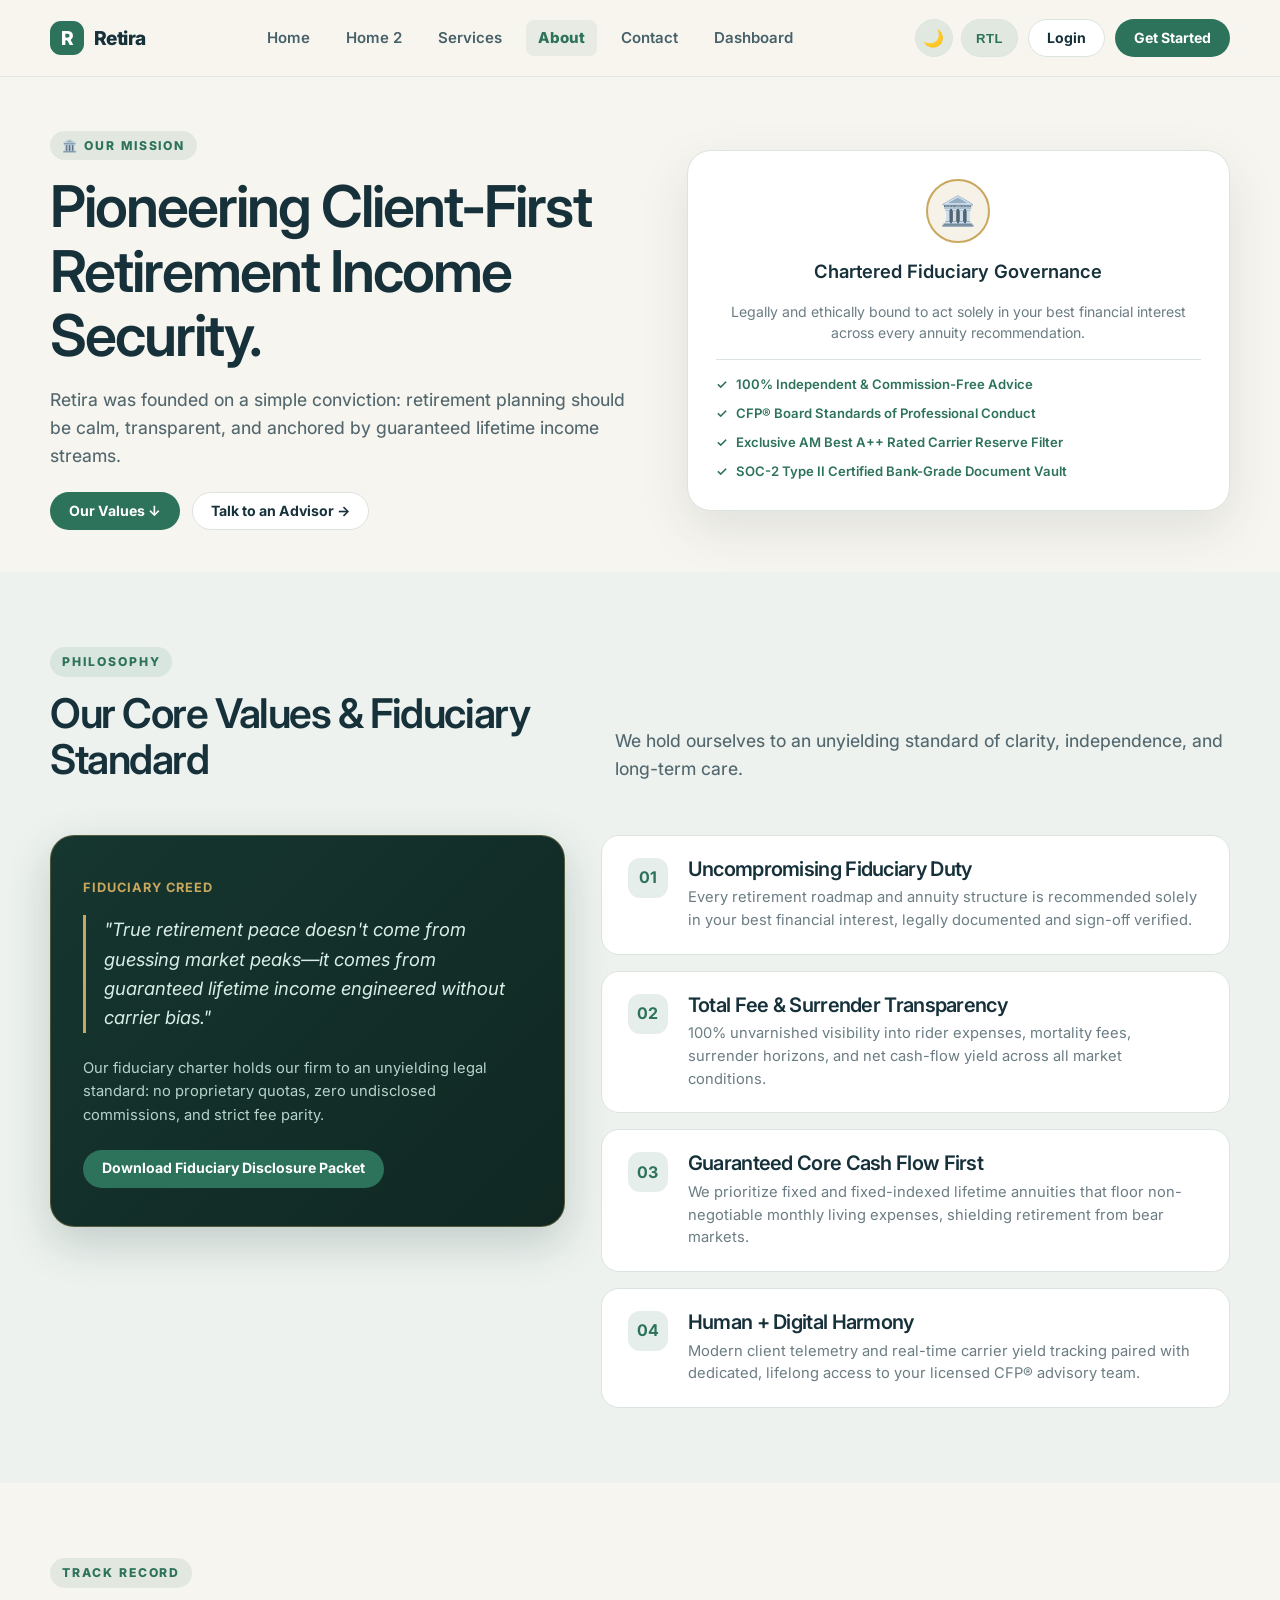
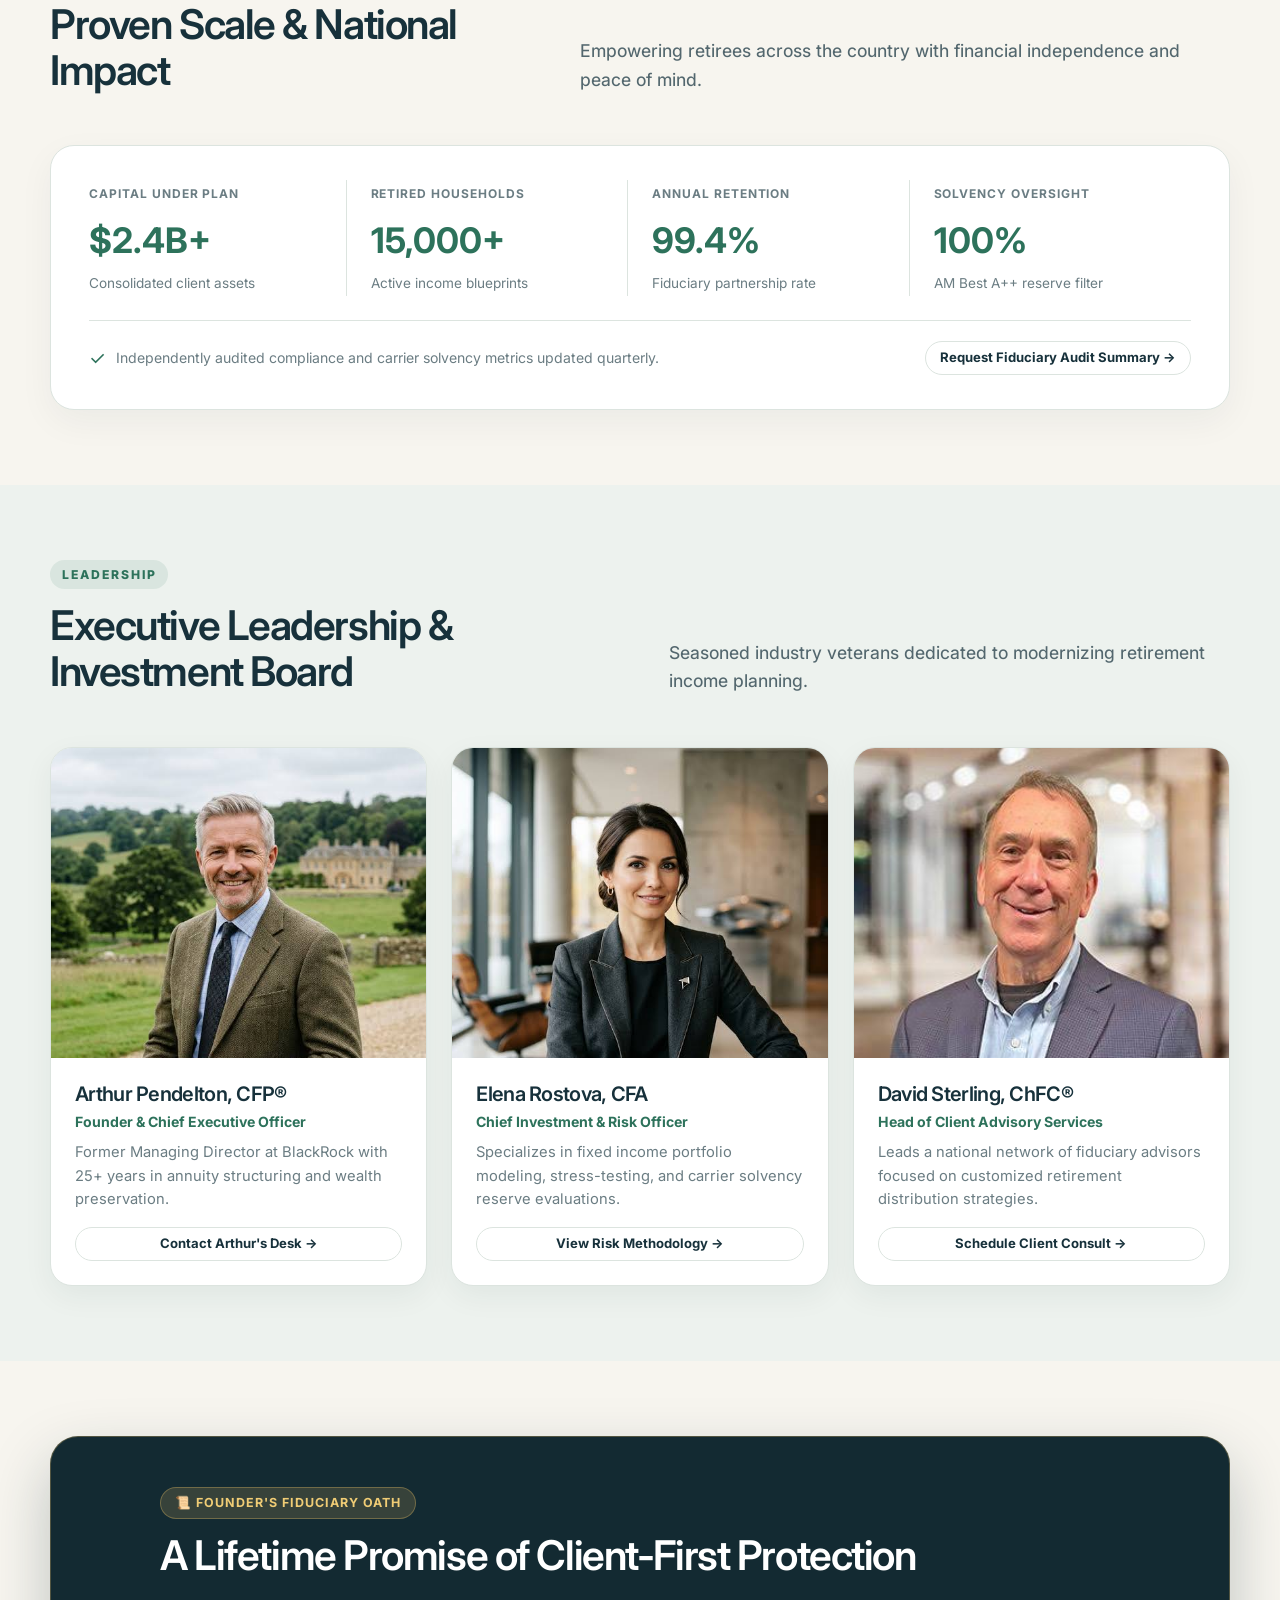
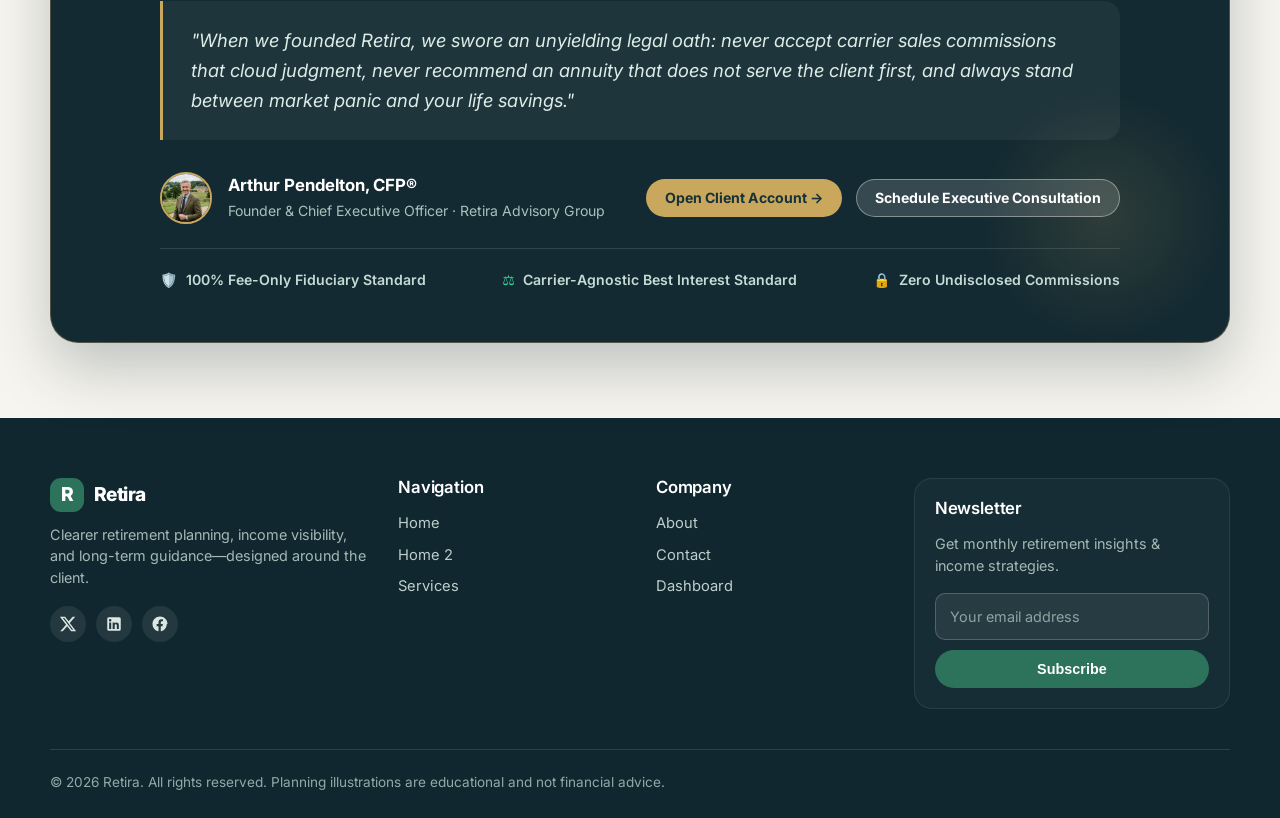
==== commit 9770d328: "clintfix1" ====
--- a/about.html
+++ b/about.html
@@ -8,6 +8,9 @@
   <meta name="description"
     content="Learn about Retira's mission, fiduciary principles, track record, and leadership team dedicated to guaranteed retirement income.">
   <link rel="icon" type="image/svg+xml" href="favicon.svg">
+  <link rel="preconnect" href="https://fonts.googleapis.com">
+  <link rel="preconnect" href="https://fonts.gstatic.com" crossorigin>
+  <link href="https://fonts.googleapis.com/css2?family=Inter:ital,opsz,wght@0,14..32,100..900;1,14..32,100..900&display=swap" rel="stylesheet">
   <link rel="stylesheet" href="styles.css">
   <style>
     .about-values-grid {
@@ -77,30 +80,31 @@
     }
 
     .team-card-img {
-      height: 260px;
+      height: 310px;
       width: 100%;
       object-fit: cover;
-      object-position: center 20%;
+      object-position: top center;
       flex-shrink: 0;
+      background: var(--sage);
     }
 
     @media (max-width: 900px) {
       .team-card-img {
-        height: 360px;
+        height: 330px;
         max-height: 400px;
-        object-position: center 20%;
+        object-position: top center;
       }
     }
 
     @media (max-width: 600px) {
       .team-card-img {
-        height: 260px;
-        object-position: center 20%;
+        height: 290px;
+        object-position: top center;
       }
     }
 
     .team-card-body {
-      padding: 22px;
+      padding: 24px;
       display: flex;
       flex-direction: column;
       flex: 1;
@@ -108,10 +112,9 @@
 
     .team-card-body h3 {
       font-size: 1.25rem;
-      font-weight: 750;
+      font-weight: 600;
       line-height: 1.25;
       margin-bottom: 6px !important;
-      min-height: 3.1rem;
       display: flex;
       align-items: flex-start;
     }
@@ -120,7 +123,6 @@
       font-size: 0.88rem;
       font-weight: 700;
       line-height: 1.3;
-      min-height: 2.3rem;
       display: flex;
       align-items: flex-start;
       color: var(--green);
@@ -135,14 +137,6 @@
       font-size: 0.92rem;
       color: var(--muted);
       flex: 1;
-    }
-
-    @media (max-width: 900px) {
-
-      .team-card-body h3,
-      .team-card-body small {
-        min-height: auto;
-      }
     }
   </style>
 </head>
@@ -191,17 +185,30 @@
             </div>
           </div>
           <div>
-            <div class="page-hero-visual">
-              <div class="hero-chip-top">
-                <span style="color: #f59e0b;">🛡️</span>
-                <span>100% Fiduciary Standard</span>
-              </div>
-              <div class="page-hero-img-wrap">
-                <img src="about1.jpg" alt="Retira leadership team specialist">
-              </div>
-              <div class="hero-chip-bottom">
-                <strong style="color: var(--green); display: block;">🏆 $2.4B+ Assets Guided</strong>
-                <small style="color: var(--muted);">Independent fiduciary advisory care</small>
+            <div class="about-fiduciary-seal-card">
+              <div class="charter-seal-icon">🏛️</div>
+              <div class="charter-seal-title">Chartered Fiduciary Governance</div>
+              <p class="charter-seal-text">
+                Legally and ethically bound to act solely in your best financial interest across every annuity recommendation.
+              </p>
+
+              <div class="charter-points">
+                <div class="charter-point-row">
+                  <span>✓</span>
+                  <span>100% Independent & Commission-Free Advice</span>
+                </div>
+                <div class="charter-point-row">
+                  <span>✓</span>
+                  <span>CFP® Board Standards of Professional Conduct</span>
+                </div>
+                <div class="charter-point-row">
+                  <span>✓</span>
+                  <span>Exclusive AM Best A++ Rated Carrier Reserve Filter</span>
+                </div>
+                <div class="charter-point-row">
+                  <span>✓</span>
+                  <span>SOC-2 Type II Certified Bank-Grade Document Vault</span>
+                </div>
               </div>
             </div>
           </div>
@@ -220,33 +227,46 @@
           <p class="lead">We hold ourselves to an unyielding standard of clarity, independence, and long-term care.</p>
         </div>
 
-        <div class="about-values-grid">
-          <div class="value-card">
-            <div class="value-num">01</div>
-            <h3>The Fiduciaries Duties</h3>
-            <p>Every strategy and annuity recommendation is structured solely in your best financial interest without
-              commission bias.</p>
-          </div>
-
-          <div class="value-card">
-            <div class="value-num">02</div>
-            <h3>Total Transparency</h3>
-            <p>Unvarnished visibility into contract fees, rider conditions, and exact payout schedules across all market
-              scenarios.</p>
-          </div>
-
-          <div class="value-card">
-            <div class="value-num">03</div>
-            <h3>Guaranteed Cash Flow</h3>
-            <p>Prioritizing fixed lifetime annuities to ensure your core monthly living costs are 100% covered
-              regardless of market downturns.</p>
-          </div>
-
-          <div class="value-card">
-            <div class="value-num">04</div>
-            <h3>Human + Digital Harmony</h3>
-            <p>Combining state-of-the-art client portal technology with 1-on-1 access to Certified Financial Planner
-              (CFP®) specialists.</p>
+        <div class="philosophy-modern-layout">
+          <div class="philosophy-manifesto-panel">
+            <span class="kicker" style="color: var(--gold); font-size: 0.8rem; letter-spacing: 0.08em; text-transform: uppercase;">FIDUCIARY CREED</span>
+            <div class="philosophy-quote">"True retirement peace doesn't come from guessing market peaks—it comes from guaranteed lifetime income engineered without carrier bias."</div>
+            <p style="font-size: 0.92rem; color: #b6d3cb; margin-bottom: 22px; line-height: 1.6;">Our fiduciary charter holds our firm to an unyielding legal standard: no proprietary quotas, zero undisclosed commissions, and strict fee parity.</p>
+            <a href="contact.html" class="btn btn-primary" style="align-self: flex-start;">Download Fiduciary Disclosure Packet</a>
+          </div>
+
+          <div class="philosophy-pillars-list">
+            <div class="philosophy-pillar-row">
+              <div class="pillar-num-badge">01</div>
+              <div>
+                <h3 style="margin-bottom: 6px;">Uncompromising Fiduciary Duty</h3>
+                <p style="margin: 0; color: var(--muted); font-size: 0.92rem; line-height: 1.55;">Every retirement roadmap and annuity structure is recommended solely in your best financial interest, legally documented and sign-off verified.</p>
+              </div>
+            </div>
+
+            <div class="philosophy-pillar-row">
+              <div class="pillar-num-badge">02</div>
+              <div>
+                <h3 style="margin-bottom: 6px;">Total Fee & Surrender Transparency</h3>
+                <p style="margin: 0; color: var(--muted); font-size: 0.92rem; line-height: 1.55;">100% unvarnished visibility into rider expenses, mortality fees, surrender horizons, and net cash-flow yield across all market conditions.</p>
+              </div>
+            </div>
+
+            <div class="philosophy-pillar-row">
+              <div class="pillar-num-badge">03</div>
+              <div>
+                <h3 style="margin-bottom: 6px;">Guaranteed Core Cash Flow First</h3>
+                <p style="margin: 0; color: var(--muted); font-size: 0.92rem; line-height: 1.55;">We prioritize fixed and fixed-indexed lifetime annuities that floor non-negotiable monthly living expenses, shielding retirement from bear markets.</p>
+              </div>
+            </div>
+
+            <div class="philosophy-pillar-row">
+              <div class="pillar-num-badge">04</div>
+              <div>
+                <h3 style="margin-bottom: 6px;">Human + Digital Harmony</h3>
+                <p style="margin: 0; color: var(--muted); font-size: 0.92rem; line-height: 1.55;">Modern client telemetry and real-time carrier yield tracking paired with dedicated, lifelong access to your licensed CFP® advisory team.</p>
+              </div>
+            </div>
           </div>
         </div>
       </div>
@@ -263,29 +283,39 @@
           <p class="lead">Empowering retirees across the country with financial independence and peace of mind.</p>
         </div>
 
-        <div class="stats" style="margin-top: 0;">
-          <div class="stat">
-            <span class="kicker">CAPITAL UNDER PLAN</span>
-            <strong style="font-size: 2.2rem; color: var(--green);">$2.4B+</strong>
-            <small>Consolidated assets</small>
-          </div>
-
-          <div class="stat">
-            <span class="kicker">RETIRED CLIENTS</span>
-            <strong style="font-size: 2.2rem; color: var(--green);">15,000+</strong>
-            <small>Active client profiles</small>
-          </div>
-
-          <div class="stat">
-            <span class="kicker">RETENTION RATE</span>
-            <strong style="font-size: 2.2rem; color: var(--green);">99.4%</strong>
-            <small>Annual client renewal</small>
-          </div>
-
-          <div class="stat">
-            <span class="kicker">PORTAL ACCESS</span>
-            <strong style="font-size: 2.2rem; color: var(--green);">24/7</strong>
-            <small>Encrypted vault access</small>
+        <div class="impact-modern-matrix">
+          <div class="impact-matrix-grid">
+            <div class="impact-matrix-cell">
+              <span class="kicker" style="font-size: 0.75rem; letter-spacing: 0.08em; text-transform: uppercase; color: var(--muted);">CAPITAL UNDER PLAN</span>
+              <strong style="font-size: 2.2rem; color: var(--green); display: block; margin: 6px 0 2px;">$2.4B+</strong>
+              <small style="color: var(--muted); font-size: 0.85rem;">Consolidated client assets</small>
+            </div>
+
+            <div class="impact-matrix-cell">
+              <span class="kicker" style="font-size: 0.75rem; letter-spacing: 0.08em; text-transform: uppercase; color: var(--muted);">RETIRED HOUSEHOLDS</span>
+              <strong style="font-size: 2.2rem; color: var(--green); display: block; margin: 6px 0 2px;">15,000+</strong>
+              <small style="color: var(--muted); font-size: 0.85rem;">Active income blueprints</small>
+            </div>
+
+            <div class="impact-matrix-cell">
+              <span class="kicker" style="font-size: 0.75rem; letter-spacing: 0.08em; text-transform: uppercase; color: var(--muted);">ANNUAL RETENTION</span>
+              <strong style="font-size: 2.2rem; color: var(--green); display: block; margin: 6px 0 2px;">99.4%</strong>
+              <small style="color: var(--muted); font-size: 0.85rem;">Fiduciary partnership rate</small>
+            </div>
+
+            <div class="impact-matrix-cell">
+              <span class="kicker" style="font-size: 0.75rem; letter-spacing: 0.08em; text-transform: uppercase; color: var(--muted);">SOLVENCY OVERSIGHT</span>
+              <strong style="font-size: 2.2rem; color: var(--green); display: block; margin: 6px 0 2px;">100%</strong>
+              <small style="color: var(--muted); font-size: 0.85rem;">AM Best A++ reserve filter</small>
+            </div>
+          </div>
+
+          <div class="impact-bottom-strip">
+            <div style="display: flex; align-items: center; gap: 10px;">
+              <span style="color: var(--green); font-size: 1.2rem;">✓</span>
+              <span style="font-size: 0.88rem; color: var(--muted);">Independently audited compliance and carrier solvency metrics updated quarterly.</span>
+            </div>
+            <a href="services.html#diagnostic" class="btn btn-soft btn-sm">Request Fiduciary Audit Summary →</a>
           </div>
         </div>
       </div>
@@ -308,8 +338,8 @@
             <div class="team-card-body">
               <h3>Arthur Pendelton, CFP®</h3>
               <small>Founder & Chief Executive Officer</small>
-              <p>Former Managing Director at
-                BlackRock with 25+ years in annuity structuring and wealth preservation.</p>
+              <p>Former Managing Director at BlackRock with 25+ years in annuity structuring and wealth preservation.</p>
+              <a href="contact.html" class="btn btn-soft btn-sm" style="margin-top: auto; width: 100%; justify-content: center;">Contact Arthur's Desk →</a>
             </div>
           </div>
 
@@ -318,8 +348,8 @@
             <div class="team-card-body">
               <h3>Elena Rostova, CFA</h3>
               <small>Chief Investment & Risk Officer</small>
-              <p>Specializes in fixed income
-                portfolio modeling and carrier solvency stress testing.</p>
+              <p>Specializes in fixed income portfolio modeling, stress-testing, and carrier solvency reserve evaluations.</p>
+              <a href="services.html#advisors" class="btn btn-soft btn-sm" style="margin-top: auto; width: 100%; justify-content: center;">View Risk Methodology →</a>
             </div>
           </div>
 
@@ -328,22 +358,58 @@
             <div class="team-card-body">
               <h3>David Sterling, ChFC®</h3>
               <small>Head of Client Advisory Services</small>
-              <p>Leads a national network of
-                fiduciary advisors focused on customized retirement distribution strategies.</p>
+              <p>Leads a national network of fiduciary advisors focused on customized retirement distribution strategies.</p>
+              <a href="contact.html" class="btn btn-soft btn-sm" style="margin-top: auto; width: 100%; justify-content: center;">Schedule Client Consult →</a>
             </div>
           </div>
         </div>
       </div>
     </section>
 
-    <!-- Bottom CTA Banner -->
+    <!-- SECTION 5: Executive Fiduciary Pledge & Leadership Direct Desk (UNIQUE TO ABOUT) -->
     <section class="section">
       <div class="container">
-        <div class="cta">
-          <div class="eyebrow" style="color:#a7d1bf">WORK WITH US</div>
-          <h2>Experience the Retira Difference</h2>
-          <p>Join thousands of retirees who enjoy complete confidence and guaranteed income visibility.</p>
-          <a class="btn btn-gold" href="signup.html">Create Your Profile</a>
+        <div class="about-pledge-cta">
+          <div class="pledge-content-wrap">
+            <div class="flagship-eyebrow" style="background: rgba(201, 167, 92, 0.2); color: #f0cc75; border-color: rgba(201, 167, 92, 0.4);">
+              📜 FOUNDER'S FIDUCIARY OATH
+            </div>
+            <h2 style="color: white; margin-bottom: 14px; font-size: clamp(1.8rem, 3.2vw, 2.6rem);">A Lifetime Promise of Client-First Protection</h2>
+            
+            <div class="pledge-quote-box">
+              "When we founded Retira, we swore an unyielding legal oath: never accept carrier sales commissions that cloud judgment, never recommend an annuity that does not serve the client first, and always stand between market panic and your life savings."
+            </div>
+
+            <div class="pledge-footer-row">
+              <div class="founder-signature-row">
+                <img class="founder-avatar-img" src="author.jfif" alt="Arthur Pendelton Founder & CEO">
+                <div>
+                  <strong style="color: white; display: block; font-size: 1.05rem;">Arthur Pendelton, CFP®</strong>
+                  <small style="color: #a5c3b9; font-size: 0.88rem;">Founder & Chief Executive Officer · Retira Advisory Group</small>
+                </div>
+              </div>
+
+              <div class="pledge-actions-group">
+                <a href="signup.html" class="btn btn-gold">Open Client Account →</a>
+                <a href="contact.html" class="btn btn-soft">Schedule Executive Consultation</a>
+              </div>
+            </div>
+
+            <div class="pledge-guarantees-strip">
+              <div class="pledge-guarantee-pill">
+                <span style="color: var(--gold);">🛡️</span>
+                <span>100% Fee-Only Fiduciary Standard</span>
+              </div>
+              <div class="pledge-guarantee-pill">
+                <span style="color: #34d399;">⚖️</span>
+                <span>Carrier-Agnostic Best Interest Standard</span>
+              </div>
+              <div class="pledge-guarantee-pill">
+                <span style="color: #60a5fa;">🔒</span>
+                <span>Zero Undisclosed Commissions</span>
+              </div>
+            </div>
+          </div>
         </div>
       </div>
     </section>
--- a/styles.css
+++ b/styles.css
@@ -1,4 +1,8 @@
+@import url('https://fonts.googleapis.com/css2?family=Inter:ital,opsz,wght@0,14..32,100..900;1,14..32,100..900&display=swap');
+
 :root {
+  --heading-weight: 600;
+  --subheading-weight: 450;
   --ink: #17313b;
   --ink-2: #24434d;
   --muted: #6b7d83;
@@ -150,17 +154,51 @@
 }
 
 .btn-soft {
-  background: white;
-  border-color: var(--line)
+  background: var(--paper);
+  color: var(--ink);
+  border: 1px solid var(--line);
 }
 
 .btn-soft:hover {
-  border-color: var(--green)
+  background: var(--cream);
+  color: var(--green);
+  border-color: var(--green);
 }
 
 .btn-gold {
   background: var(--gold);
-  color: #18323a
+  color: #18323a;
+  font-weight: 700;
+}
+
+.btn-gold:hover {
+  background: #f0cc75;
+  color: #0c1d23;
+  transform: translateY(-1px);
+}
+
+/* Ensure secondary buttons on dark surfaces are ALWAYS 100% visible with crisp contrast */
+.home-flagship-cta .btn-soft,
+.about-pledge-cta .btn-soft,
+.toolkit-hero-panel .btn-soft,
+.channels-concierge-panel .btn-soft,
+.fiduciary-manifesto-card .btn-soft,
+.philosophy-manifesto-panel .btn-soft {
+  background: rgba(255, 255, 255, 0.15) !important;
+  color: #ffffff !important;
+  border: 1px solid rgba(255, 255, 255, 0.38) !important;
+  backdrop-filter: blur(8px);
+}
+
+.home-flagship-cta .btn-soft:hover,
+.about-pledge-cta .btn-soft:hover,
+.toolkit-hero-panel .btn-soft:hover,
+.channels-concierge-panel .btn-soft:hover,
+.fiduciary-manifesto-card .btn-soft:hover,
+.philosophy-manifesto-panel .btn-soft:hover {
+  background: rgba(255, 255, 255, 0.28) !important;
+  color: #ffffff !important;
+  border-color: rgba(255, 255, 255, 0.75) !important;
 }
 
 .mobile-toggle {
@@ -431,6 +469,50 @@
   color: #e2ede8;
 }
 
+[data-theme="dark"] .hero-trust-bar {
+  color: #94aaa3;
+}
+
+[data-theme="dark"] .hero-trust-icon {
+  color: #34d399;
+}
+
+[data-theme="dark"] .hero-trust-divider {
+  color: #1d3d35;
+}
+
+[data-theme="dark"] .hero-stat-card {
+  background: #132a32;
+  border-color: #1d3d35;
+  box-shadow: 0 10px 30px rgba(0, 0, 0, 0.35);
+}
+
+[data-theme="dark"] .hero-stat-card:hover {
+  border-color: rgba(52, 211, 153, 0.4);
+  box-shadow: 0 18px 45px rgba(0, 0, 0, 0.5);
+}
+
+[data-theme="dark"] .hero-stat-kicker {
+  color: #94aaa3;
+}
+
+[data-theme="dark"] .hero-stat-badge {
+  background: rgba(52, 211, 153, 0.15);
+  color: #34d399;
+}
+
+[data-theme="dark"] .hero-stat-number {
+  color: #34d399;
+}
+
+[data-theme="dark"] .hero-stat-unit {
+  color: #a4b9b4;
+}
+
+[data-theme="dark"] .hero-stat-desc {
+  color: #8fa59e;
+}
+
 [data-theme="dark"] .field input,
 [data-theme="dark"] .field select,
 [data-theme="dark"] .field textarea {
@@ -448,6 +530,15 @@
 [dir="rtl"] .hero-card .floating-card {
   left: auto;
   right: 24px;
+}
+
+[dir="rtl"] .hero-stat-value-row {
+  flex-direction: row-reverse;
+  justify-content: flex-end;
+}
+
+[dir="rtl"] .hero-stat-header {
+  flex-direction: row-reverse;
 }
 
 [dir="rtl"] .table th,
@@ -506,32 +597,66 @@
 
 h1,
 h2,
-h3 {
+h3,
+h4,
+h5,
+h6 {
   line-height: 1.12;
   letter-spacing: -.035em;
-  margin: 0 0 18px
+  margin: 0 0 18px;
+  font-weight: 600;
 }
 
 h1 {
   font-size: clamp(2.5rem, 4.5vw, 4.5rem);
   max-width: 720px;
-  font-weight: 850
+  font-weight: 600;
 }
 
 h2 {
   font-size: clamp(1.9rem, 3.2vw, 3.1rem);
-  font-weight: 800
+  font-weight: 600;
 }
 
 h3 {
   font-size: 1.25rem;
-  font-weight: 750
+  font-weight: 600;
+}
+
+h4 {
+  font-size: 1.05rem;
+  font-weight: 600;
+}
+
+h5,
+h6 {
+  font-weight: 600;
+}
+
+/* Subheadings & Section Leads - maintained between 400-500 at 450 */
+.subheading,
+.sub-heading,
+.subtitle,
+.sub-title,
+.hero-subtitle,
+.section-subtitle,
+.page-subtitle,
+.lead,
+p.lead,
+.section-head .lead,
+.section-head p,
+.hero .lead,
+.page-hero .lead,
+.cta p,
+.auth-header p {
+  font-weight: 450;
 }
 
 .lead {
   font-size: 1.1rem;
   color: #53676e;
-  max-width: 650px
+  max-width: 650px;
+  font-weight: 450;
 }
 
 .hero-actions {
@@ -541,64 +666,284 @@
   margin: 26px 0
 }
 
+.hero-trust-bar {
+  display: flex;
+  align-items: center;
+  gap: 12px;
+  flex-wrap: wrap;
+  font-size: 0.82rem;
+  font-weight: 600;
+  color: var(--muted);
+  margin-top: 14px;
+}
+
+.hero-trust-item {
+  display: inline-flex;
+  align-items: center;
+  gap: 6px;
+}
+
+.hero-trust-icon {
+  color: var(--green);
+  font-weight: 800;
+  font-size: 0.88rem;
+}
+
+.hero-trust-divider {
+  color: var(--line);
+  font-size: 0.75rem;
+}
+
 .hero-card {
   position: relative;
-  border-radius: 24px;
+  border-radius: 26px;
   overflow: hidden;
-  height: 380px;
-  max-height: 380px;
-  box-shadow: 0 22px 60px rgba(20, 49, 59, .16);
-  border: 1px solid rgba(255, 255, 255, 0.7);
-  background: var(--paper)
+  height: 460px;
+  min-height: 440px;
+  box-shadow: 0 24px 60px rgba(20, 49, 59, .18), 0 4px 14px rgba(20, 49, 59, .06);
+  border: 1px solid rgba(255, 255, 255, 0.85);
+  background: var(--paper);
 }
 
 .hero-card img {
   width: 100%;
   height: 100%;
   object-fit: cover;
-  border-radius: 24px
+  object-position: center 22%;
+  border-radius: 26px;
+  display: block;
+  transition: transform 0.6s cubic-bezier(0.16, 1, 0.3, 1);
+}
+
+.hero-card:hover img {
+  transform: scale(1.028);
+}
+
+.hero-card::after {
+  content: '';
+  position: absolute;
+  inset: 0;
+  pointer-events: none;
+  border-radius: 26px;
+  box-shadow: inset 0 0 0 1px rgba(255, 255, 255, 0.4);
+  background: linear-gradient(180deg, rgba(12, 29, 35, 0.16) 0%, rgba(12, 29, 35, 0) 38%, rgba(12, 29, 35, 0.22) 100%);
 }
 
 .floating-card {
   position: absolute;
-  left: 20px;
-  bottom: 20px;
-  background: rgba(255, 255, 255, .94);
-  backdrop-filter: blur(12px);
-  border: 1px solid rgba(255, 255, 255, .8);
-  padding: 16px 18px;
+  left: 22px;
+  bottom: 22px;
+  background: rgba(255, 255, 255, 0.94);
+  backdrop-filter: blur(16px);
+  -webkit-backdrop-filter: blur(16px);
+  border: 1px solid rgba(255, 255, 255, 0.85);
+  padding: 16px 20px;
   border-radius: 18px;
-  box-shadow: 0 15px 35px rgba(0, 0, 0, .15);
-  width: min(290px, calc(100% - 40px));
-  z-index: 3
+  box-shadow: 0 16px 40px rgba(15, 34, 41, 0.18);
+  width: min(300px, calc(100% - 44px));
+  z-index: 3;
+  transition: transform 0.25s ease, box-shadow 0.25s ease;
+}
+
+.floating-card:hover {
+  transform: translateY(-2px);
+  box-shadow: 0 20px 48px rgba(15, 34, 41, 0.24);
+}
+
+.floating-card .kicker {
+  font-size: 0.72rem;
+  font-weight: 800;
+  letter-spacing: 0.08em;
+  color: var(--green);
+  text-transform: uppercase;
+  margin-bottom: 4px;
+}
+
+.floating-card .metric {
+  font-size: 1.55rem;
+  font-weight: 800;
+  color: var(--ink);
+  letter-spacing: -0.02em;
+  line-height: 1.15;
+  margin: 2px 0 8px;
+  display: flex;
+  align-items: baseline;
+  gap: 6px;
+}
+
+.floating-card .metric-sub {
+  font-size: 0.88rem;
+  font-weight: 600;
+  color: var(--muted);
+}
+
+.floating-card .progress {
+  height: 7px;
+  background: rgba(45, 114, 91, 0.14);
+  border-radius: 99px;
+  overflow: hidden;
+  margin-bottom: 8px;
+}
+
+.floating-card .progress span {
+  display: block;
+  height: 100%;
+  background: linear-gradient(90deg, var(--green), #34d399);
+  border-radius: 99px;
+}
+
+.floating-card small {
+  display: block;
+  font-size: 0.74rem;
+  color: var(--muted);
 }
 
 .floating-badge {
   position: absolute;
-  right: 20px;
-  top: 20px;
-  background: rgba(19, 42, 50, .92);
-  backdrop-filter: blur(12px);
+  right: 22px;
+  top: 22px;
+  background: rgba(15, 34, 41, 0.88);
+  backdrop-filter: blur(14px);
+  -webkit-backdrop-filter: blur(14px);
   color: white;
   padding: 10px 16px;
   border-radius: 14px;
   display: flex;
   align-items: center;
   gap: 10px;
-  box-shadow: 0 10px 25px rgba(0, 0, 0, .2);
-  border: 1px solid rgba(255, 255, 255, .15);
+  box-shadow: 0 12px 30px rgba(0, 0, 0, 0.28);
+  border: 1px solid rgba(255, 255, 255, 0.2);
   z-index: 3;
-  font-size: 0.85rem
+}
+
+.floating-badge strong {
+  display: block;
+  font-size: 0.96rem;
+  font-weight: 700;
+  line-height: 1.25;
+  color: #ffffff;
+}
+
+.floating-badge small {
+  display: block;
+  font-size: 0.74rem;
+  font-weight: 600;
+  color: #34d399;
+  letter-spacing: 0.02em;
+  margin-top: 1px;
 }
 
 [dir="rtl"] .floating-badge {
   right: auto;
-  left: 20px
+  left: 22px;
 }
 
 [dir="rtl"] .floating-card {
   left: auto;
-  right: 20px
+  right: 22px;
+}
+
+/* Dedicated Hero Stats Band (Directly Below Hero Section) */
+.hero-stats-band {
+  padding: 0 0 54px 0;
+  position: relative;
+  z-index: 2;
+}
+
+.hero-stats-grid {
+  display: grid;
+  grid-template-columns: repeat(4, 1fr);
+  gap: 18px;
+}
+
+.hero-stat-card {
+  background: var(--paper);
+  border: 1px solid var(--line);
+  border-radius: 18px;
+  padding: 22px 22px 20px;
+  box-shadow: 0 8px 24px rgba(20, 49, 59, 0.05);
+  display: flex;
+  flex-direction: column;
+  justify-content: space-between;
+  position: relative;
+  transition: transform 0.25s cubic-bezier(0.16, 1, 0.3, 1), box-shadow 0.25s ease, border-color 0.25s ease;
+  overflow: hidden;
+}
+
+.hero-stat-card::before {
+  content: '';
+  position: absolute;
+  top: 0;
+  left: 0;
+  right: 0;
+  height: 3px;
+  background: linear-gradient(90deg, var(--green), var(--gold));
+  opacity: 0;
+  transition: opacity 0.25s ease;
+}
+
+.hero-stat-card:hover {
+  transform: translateY(-4px);
+  box-shadow: 0 16px 36px rgba(20, 49, 59, 0.1);
+  border-color: rgba(45, 114, 91, 0.35);
+}
+
+.hero-stat-card:hover::before {
+  opacity: 1;
+}
+
+.hero-stat-header {
+  display: flex;
+  align-items: center;
+  justify-content: space-between;
+  margin-bottom: 10px;
+  gap: 8px;
+}
+
+.hero-stat-kicker {
+  font-size: 0.78rem;
+  font-weight: 700;
+  text-transform: uppercase;
+  letter-spacing: 0.06em;
+  color: var(--muted);
+}
+
+.hero-stat-badge {
+  font-size: 0.7rem;
+  font-weight: 700;
+  padding: 3px 8px;
+  border-radius: 99px;
+  background: rgba(45, 114, 91, 0.1);
+  color: var(--green);
+  white-space: nowrap;
+}
+
+.hero-stat-value-row {
+  display: flex;
+  align-items: baseline;
+  gap: 6px;
+  margin-bottom: 8px;
+}
+
+.hero-stat-number {
+  font-size: 1.95rem;
+  font-weight: 850;
+  letter-spacing: -0.03em;
+  color: var(--ink);
+  line-height: 1.1;
+}
+
+.hero-stat-unit {
+  font-size: 0.88rem;
+  font-weight: 600;
+  color: var(--muted);
+}
+
+.hero-stat-desc {
+  font-size: 0.82rem;
+  color: var(--muted);
+  line-height: 1.45;
+  margin: 0;
 }
 
 .kicker {
@@ -836,47 +1181,47 @@
 
 .hero-chip-top {
   position: absolute;
-  top: -14px;
-  right: -14px;
+  top: 12px;
+  right: 12px;
   background: var(--ink);
   color: white;
-  padding: 9px 16px;
+  padding: 8px 16px;
   border-radius: 14px;
   font-size: 0.82rem;
   font-weight: 700;
-  box-shadow: 0 12px 28px rgba(0, 0, 0, 0.18);
-  border: 1px solid rgba(255, 255, 255, 0.18);
+  box-shadow: 0 8px 24px rgba(0, 0, 0, 0.22);
+  border: 1px solid rgba(255, 255, 255, 0.2);
   display: flex;
   align-items: center;
   gap: 8px;
   z-index: 4;
-  white-space: nowrap
+  white-space: nowrap;
 }
 
 [dir="rtl"] .hero-chip-top {
   right: auto;
-  left: -14px
+  left: 12px;
 }
 
 .hero-chip-bottom {
   position: absolute;
-  bottom: -14px;
-  left: -14px;
+  bottom: 12px;
+  left: 12px;
   background: var(--paper);
   color: var(--ink);
   backdrop-filter: blur(12px);
   border: 1px solid var(--line);
   padding: 10px 16px;
   border-radius: 16px;
-  box-shadow: 0 12px 30px rgba(0, 0, 0, 0.12);
+  box-shadow: 0 8px 24px rgba(0, 0, 0, 0.12);
   z-index: 4;
   font-size: 0.84rem;
-  white-space: nowrap
+  white-space: nowrap;
 }
 
 [dir="rtl"] .hero-chip-bottom {
   left: auto;
-  right: -14px
+  right: 12px;
 }
 
 .map-info-card {
@@ -952,7 +1297,7 @@
   color: white;
   margin: 0 0 16px;
   font-size: 1.05rem;
-  font-weight: 700;
+  font-weight: 600;
   letter-spacing: -0.01em
 }
 
@@ -1442,7 +1787,8 @@
     grid-template-columns: 1fr 1fr
   }
 
-  .stats {
+  .stats,
+  .hero-stats-grid {
     grid-template-columns: 1fr 1fr
   }
 
@@ -1678,6 +2024,7 @@
   .grid-3,
   .grid-2,
   .stats,
+  .hero-stats-grid,
   .steps {
     grid-template-columns: 1fr
   }
@@ -2084,7 +2431,7 @@
 
 .faq-summary {
   padding: 20px 24px;
-  font-weight: 800;
+  font-weight: 600;
   font-size: 1.05rem;
   cursor: pointer;
   display: flex;
@@ -2259,7 +2606,7 @@
 
 .value-card h3 {
   font-size: 1.15rem;
-  font-weight: 800;
+  font-weight: 600;
   margin-bottom: 12px;
   line-height: 1.3;
 }
@@ -2454,4 +2801,1363 @@
   background: #34d399 !important;
   color: #0c1d23 !important;
   border-color: #34d399 !important;
+}
+
+/* ==========================================================================
+   PAGE-SPECIFIC UNIQUE ENGAGING SECTIONS (ZERO DESIGN REPETITION)
+   ========================================================================== */
+
+/* ----------------------------------------------------
+   1. HOME (index.html) UNIQUE FLAGSHIP ROADMAP CTA
+   ---------------------------------------------------- */
+.home-flagship-cta {
+  background: linear-gradient(135deg, #132d36 0%, #1a3e47 50%, #0f2329 100%);
+  border: 1px solid rgba(255, 255, 255, 0.14);
+  border-radius: 28px;
+  padding: 50px 46px;
+  color: white;
+  box-shadow: 0 25px 60px rgba(15, 35, 41, 0.28);
+  position: relative;
+  overflow: hidden;
+}
+
+[data-theme="dark"] .home-flagship-cta {
+  background: linear-gradient(135deg, #09171c 0%, #11272f 50%, #081519 100%);
+  border-color: #1d3d35;
+  box-shadow: 0 25px 60px rgba(0, 0, 0, 0.6);
+}
+
+.home-flagship-cta::before {
+  content: "";
+  position: absolute;
+  top: -40%;
+  right: -20%;
+  width: 500px;
+  height: 500px;
+  background: radial-gradient(circle, rgba(45, 114, 91, 0.35) 0%, transparent 70%);
+  pointer-events: none;
+  border-radius: 50%;
+}
+
+.flagship-grid {
+  display: grid;
+  grid-template-columns: 1.15fr 0.85fr;
+  gap: 40px;
+  align-items: center;
+  position: relative;
+  z-index: 2;
+}
+
+@media (max-width: 960px) {
+  .flagship-grid {
+    grid-template-columns: 1fr;
+    gap: 32px;
+  }
+  .home-flagship-cta {
+    padding: 36px 24px;
+  }
+}
+
+.flagship-eyebrow {
+  display: inline-flex;
+  align-items: center;
+  gap: 8px;
+  padding: 5px 14px;
+  border-radius: 999px;
+  background: rgba(201, 167, 92, 0.18);
+  color: #f0cc75;
+  font-size: 0.78rem;
+  font-weight: 700;
+  letter-spacing: 0.08em;
+  text-transform: uppercase;
+  margin-bottom: 14px;
+  border: 1px solid rgba(201, 167, 92, 0.3);
+}
+
+.flagship-features {
+  display: grid;
+  grid-template-columns: repeat(2, 1fr);
+  gap: 12px;
+  margin: 22px 0 28px;
+}
+
+@media (max-width: 580px) {
+  .flagship-features {
+    grid-template-columns: 1fr;
+  }
+}
+
+.flagship-feat-item {
+  display: flex;
+  align-items: center;
+  gap: 10px;
+  font-size: 0.88rem;
+  color: #d2e4df;
+  background: rgba(255, 255, 255, 0.05);
+  padding: 8px 12px;
+  border-radius: 10px;
+  border: 1px solid rgba(255, 255, 255, 0.08);
+}
+
+.flagship-card {
+  background: rgba(255, 255, 255, 0.06);
+  backdrop-filter: blur(14px);
+  border: 1px solid rgba(255, 255, 255, 0.16);
+  border-radius: 20px;
+  padding: 26px;
+  box-shadow: 0 16px 40px rgba(0, 0, 0, 0.25);
+}
+
+.flagship-metric-header {
+  display: flex;
+  justify-content: space-between;
+  align-items: center;
+  margin-bottom: 14px;
+}
+
+.flagship-pulse {
+  display: inline-flex;
+  align-items: center;
+  gap: 6px;
+  font-size: 0.78rem;
+  color: #34d399;
+  font-weight: 600;
+}
+
+.flagship-pulse-dot {
+  width: 8px;
+  height: 8px;
+  border-radius: 50%;
+  background: #34d399;
+  box-shadow: 0 0 10px #34d399;
+  display: inline-block;
+}
+
+.flagship-num {
+  font-size: 2.2rem;
+  font-weight: 700;
+  color: white;
+  margin: 4px 0 16px;
+  line-height: 1.1;
+}
+
+.flagship-num small {
+  font-size: 1rem;
+  color: #a4c0b8;
+  font-weight: 450;
+}
+
+.flagship-breakdown-row {
+  display: flex;
+  justify-content: space-between;
+  font-size: 0.84rem;
+  color: #b5cdc6;
+  margin-bottom: 6px;
+}
+
+.flagship-progress-bar {
+  height: 8px;
+  border-radius: 99px;
+  background: rgba(255, 255, 255, 0.12);
+  display: flex;
+  overflow: hidden;
+  margin-bottom: 14px;
+}
+
+.flagship-progress-seg1 {
+  width: 32%;
+  background: #34d399;
+}
+
+.flagship-progress-seg2 {
+  width: 42%;
+  background: #c9a75c;
+}
+
+.flagship-progress-seg3 {
+  width: 26%;
+  background: #60a5fa;
+}
+
+.flagship-security-tag {
+  display: flex;
+  align-items: center;
+  gap: 8px;
+  font-size: 0.82rem;
+  color: #34d399;
+  background: rgba(52, 211, 153, 0.12);
+  border: 1px solid rgba(52, 211, 153, 0.25);
+  border-radius: 8px;
+  padding: 8px 12px;
+  margin-top: 14px;
+}
+
+/* ----------------------------------------------------
+   2. HOME 2 (home.html) UNIQUE 4-STAGE JOURNEY BANNER
+   ---------------------------------------------------- */
+.home2-journey-cta {
+  background: linear-gradient(135deg, #f3f8f5 0%, #e7efe9 100%);
+  border: 1px solid var(--line);
+  border-radius: 28px;
+  padding: 48px;
+  box-shadow: 0 14px 40px rgba(20, 49, 59, 0.05);
+}
+
+[data-theme="dark"] .home2-journey-cta {
+  background: linear-gradient(135deg, #0e242c 0%, #132a32 100%);
+  border-color: #1d3d35;
+  box-shadow: 0 16px 45px rgba(0, 0, 0, 0.4);
+}
+
+.journey-steps-grid {
+  display: grid;
+  grid-template-columns: repeat(4, 1fr);
+  gap: 18px;
+  margin: 32px 0 36px;
+}
+
+@media (max-width: 960px) {
+  .journey-steps-grid {
+    grid-template-columns: repeat(2, 1fr);
+  }
+}
+
+@media (max-width: 580px) {
+  .journey-steps-grid {
+    grid-template-columns: 1fr;
+  }
+  .home2-journey-cta {
+    padding: 32px 20px;
+  }
+}
+
+.journey-step-box {
+  background: var(--paper);
+  border: 1px solid var(--line);
+  border-radius: 18px;
+  padding: 22px 18px;
+  position: relative;
+  transition: all 0.25s ease;
+  display: flex;
+  flex-direction: column;
+}
+
+.journey-step-box:hover {
+  transform: translateY(-3px);
+  border-color: var(--green);
+  box-shadow: 0 10px 25px rgba(45, 114, 91, 0.1);
+}
+
+[data-theme="dark"] .journey-step-box {
+  background: #0a181e;
+  border-color: #1d3d35;
+}
+
+[data-theme="dark"] .journey-step-box:hover {
+  border-color: #34d399;
+}
+
+.journey-step-num {
+  font-size: 0.8rem;
+  font-weight: 700;
+  color: var(--green);
+  background: rgba(45, 114, 91, 0.12);
+  width: 28px;
+  height: 28px;
+  border-radius: 8px;
+  display: grid;
+  place-items: center;
+  margin-bottom: 12px;
+}
+
+[data-theme="dark"] .journey-step-num {
+  color: #34d399;
+  background: rgba(52, 211, 153, 0.16);
+}
+
+.journey-step-title {
+  font-size: 1.02rem;
+  font-weight: 600;
+  margin-bottom: 6px;
+  color: var(--ink);
+}
+
+[data-theme="dark"] .journey-step-title {
+  color: #e2ede8;
+}
+
+.journey-step-desc {
+  font-size: 0.86rem;
+  color: var(--muted);
+  line-height: 1.5;
+  margin: 0;
+}
+
+.journey-bottom-action {
+  display: flex;
+  align-items: center;
+  justify-content: space-between;
+  gap: 20px;
+  flex-wrap: wrap;
+  padding-top: 24px;
+  border-top: 1px solid var(--line);
+}
+
+[data-theme="dark"] .journey-bottom-action {
+  border-top-color: #1d3d35;
+}
+
+/* ----------------------------------------------------
+   3. SERVICES (services.html) UNIQUE DIAGNOSTIC SCHEDULER
+   ---------------------------------------------------- */
+.services-hero-deck {
+  background: var(--paper);
+  border: 1px solid var(--line);
+  border-radius: 24px;
+  padding: 26px;
+  box-shadow: var(--shadow);
+}
+
+[data-theme="dark"] .services-hero-deck {
+  background: #132a32;
+  border-color: #1d3d35;
+}
+
+.services-rate-preview-item {
+  display: flex;
+  align-items: center;
+  justify-content: space-between;
+  padding: 12px 14px;
+  border-radius: 14px;
+  background: var(--cream);
+  border: 1px solid var(--line);
+  margin-bottom: 10px;
+  transition: all 0.2s ease;
+}
+
+.services-rate-preview-item:hover {
+  border-color: var(--green);
+  transform: translateX(4px);
+}
+
+[dir="rtl"] .services-rate-preview-item:hover {
+  transform: translateX(-4px);
+}
+
+[data-theme="dark"] .services-rate-preview-item {
+  background: #0a181e;
+  border-color: #1d3d35;
+}
+
+.services-diagnostic-cta {
+  background: var(--paper);
+  border: 2px solid rgba(45, 114, 91, 0.25);
+  border-radius: 28px;
+  padding: 48px;
+  box-shadow: 0 18px 50px rgba(45, 114, 91, 0.08);
+}
+
+[data-theme="dark"] .services-diagnostic-cta {
+  background: #11262d;
+  border-color: #1d4d3f;
+  box-shadow: 0 20px 50px rgba(0, 0, 0, 0.4);
+}
+
+.diagnostic-grid {
+  display: grid;
+  grid-template-columns: 1.1fr 0.9fr;
+  gap: 40px;
+  align-items: center;
+}
+
+@media (max-width: 960px) {
+  .diagnostic-grid {
+    grid-template-columns: 1fr;
+    gap: 32px;
+  }
+  .services-diagnostic-cta {
+    padding: 32px 20px;
+  }
+}
+
+.diagnostic-deliverables {
+  display: grid;
+  gap: 12px;
+  margin: 24px 0;
+}
+
+.diagnostic-deliv-item {
+  display: flex;
+  align-items: flex-start;
+  gap: 12px;
+  font-size: 0.92rem;
+  color: var(--ink-2);
+}
+
+[data-theme="dark"] .diagnostic-deliv-item {
+  color: #cdded8;
+}
+
+.diagnostic-card-form {
+  background: var(--cream);
+  border: 1px solid var(--line);
+  border-radius: 20px;
+  padding: 26px;
+  box-shadow: 0 10px 25px rgba(0, 0, 0, 0.04);
+}
+
+[data-theme="dark"] .diagnostic-card-form {
+  background: #09171c;
+  border-color: #1d3d35;
+}
+
+.diag-field-group {
+  margin-bottom: 14px;
+}
+
+.diag-field-group label {
+  display: block;
+  font-size: 0.82rem;
+  font-weight: 700;
+  text-transform: uppercase;
+  letter-spacing: 0.04em;
+  color: var(--muted);
+  margin-bottom: 6px;
+}
+
+.diag-select,
+.diag-input {
+  width: 100%;
+  height: 40px;
+  border-radius: 10px;
+  border: 1px solid var(--line);
+  background: var(--paper);
+  color: var(--ink);
+  padding: 0 12px;
+  font-family: inherit;
+  font-size: 0.9rem;
+  box-sizing: border-box;
+}
+
+[data-theme="dark"] .diag-select,
+[data-theme="dark"] .diag-input {
+  background: #132a32;
+  border-color: #1d3d35;
+  color: #e2ede8;
+}
+
+/* ----------------------------------------------------
+   4. ABOUT (about.html) UNIQUE FOUNDER PLEDGE & GOVERNANCE
+   ---------------------------------------------------- */
+.about-fiduciary-seal-card {
+  background: var(--paper);
+  border: 1px solid var(--line);
+  border-radius: 24px;
+  padding: 28px;
+  box-shadow: var(--shadow);
+  text-align: center;
+}
+
+[data-theme="dark"] .about-fiduciary-seal-card {
+  background: #132a32;
+  border-color: #1d3d35;
+}
+
+.charter-seal-icon {
+  width: 64px;
+  height: 64px;
+  border-radius: 50%;
+  background: rgba(201, 167, 92, 0.15);
+  border: 2px solid var(--gold);
+  color: var(--gold);
+  display: grid;
+  place-items: center;
+  font-size: 1.8rem;
+  margin: 0 auto 14px;
+}
+
+.charter-seal-title {
+  font-size: 1.15rem;
+  font-weight: 600;
+  margin-bottom: 6px;
+  color: var(--ink);
+}
+
+[data-theme="dark"] .charter-seal-title {
+  color: #e2ede8;
+}
+
+.charter-seal-text {
+  font-size: 0.88rem;
+  color: var(--muted);
+  line-height: 1.5;
+  margin-bottom: 16px;
+}
+
+.charter-points {
+  display: grid;
+  gap: 8px;
+  text-align: left;
+  border-top: 1px solid var(--line);
+  padding-top: 14px;
+}
+
+[dir="rtl"] .charter-points {
+  text-align: right;
+}
+
+[data-theme="dark"] .charter-points {
+  border-top-color: #1d3d35;
+}
+
+.charter-point-row {
+  display: flex;
+  align-items: center;
+  gap: 8px;
+  font-size: 0.82rem;
+  color: var(--green);
+  font-weight: 600;
+}
+
+[data-theme="dark"] .charter-point-row {
+  color: #34d399;
+}
+
+.about-pledge-cta {
+  background: #132a32;
+  border: 1px solid rgba(201, 167, 92, 0.35);
+  border-radius: 28px;
+  padding: 50px 46px;
+  color: white;
+  box-shadow: 0 25px 60px rgba(19, 42, 50, 0.25);
+  position: relative;
+  overflow: hidden;
+}
+
+[data-theme="dark"] .about-pledge-cta {
+  background: #0b1a20;
+  border-color: rgba(201, 167, 92, 0.4);
+  box-shadow: 0 25px 60px rgba(0, 0, 0, 0.55);
+}
+
+.about-pledge-cta::after {
+  content: "";
+  position: absolute;
+  bottom: 0;
+  right: 0;
+  width: 250px;
+  height: 250px;
+  background: radial-gradient(circle, rgba(201, 167, 92, 0.15) 0%, transparent 70%);
+  pointer-events: none;
+}
+
+.pledge-content-wrap {
+  max-width: 960px;
+  margin: 0 auto;
+  position: relative;
+  z-index: 2;
+}
+
+.pledge-quote-box {
+  background: rgba(255, 255, 255, 0.05);
+  border-left: 3px solid var(--gold);
+  padding: 24px 28px;
+  border-radius: 0 16px 16px 0;
+  margin: 22px 0 32px;
+  font-style: italic;
+  font-size: 1.15rem;
+  line-height: 1.65;
+  color: #dcece7;
+}
+
+[dir="rtl"] .pledge-quote-box {
+  border-left: none;
+  border-right: 3px solid var(--gold);
+  border-radius: 16px 0 0 16px;
+}
+
+.pledge-footer-row {
+  display: flex;
+  align-items: center;
+  justify-content: space-between;
+  gap: 24px;
+  flex-wrap: wrap;
+  padding-bottom: 24px;
+  border-bottom: 1px solid rgba(255, 255, 255, 0.12);
+}
+
+.founder-signature-row {
+  display: flex;
+  align-items: center;
+  gap: 16px;
+}
+
+.founder-avatar-img {
+  width: 52px;
+  height: 52px;
+  border-radius: 50%;
+  border: 2px solid var(--gold);
+  object-fit: cover;
+}
+
+.pledge-actions-group {
+  display: flex;
+  align-items: center;
+  gap: 14px;
+  flex-wrap: wrap;
+}
+
+.pledge-guarantees-strip {
+  display: flex;
+  align-items: center;
+  justify-content: space-between;
+  gap: 16px;
+  flex-wrap: wrap;
+  padding-top: 20px;
+}
+
+.pledge-guarantee-pill {
+  display: inline-flex;
+  align-items: center;
+  gap: 8px;
+  font-size: 0.88rem;
+  color: #c4dcd5;
+  font-weight: 600;
+}
+
+/* ==========================================================================
+   MODERN LAYOUTS (CARDS REPLACED WITH PURPOSEFUL EDITORIAL LAYOUTS)
+   & SERVICE SECTION NEXT-STEP GUIDANCE CTAs
+   ========================================================================== */
+
+/* 1. Fiduciary Modern Layout (index.html Section 5) */
+.fiduciary-modern-layout {
+  display: grid;
+  grid-template-columns: 1fr 1.15fr;
+  gap: 36px;
+  align-items: stretch;
+  margin-top: 24px;
+}
+
+@media (max-width: 960px) {
+  .fiduciary-modern-layout {
+    grid-template-columns: 1fr;
+  }
+}
+
+.fiduciary-manifesto-card {
+  background: linear-gradient(135deg, #132d36 0%, #1c4238 100%);
+  border: 1px solid rgba(201, 167, 92, 0.35);
+  border-radius: 24px;
+  padding: 38px 32px;
+  color: white;
+  display: flex;
+  flex-direction: column;
+  justify-content: space-between;
+  box-shadow: 0 16px 45px rgba(20, 49, 59, 0.15);
+}
+
+[data-theme="dark"] .fiduciary-manifesto-card {
+  background: linear-gradient(135deg, #09171c 0%, #112d26 100%);
+  border-color: rgba(52, 211, 153, 0.3);
+}
+
+.fiduciary-safeguard-stack {
+  display: flex;
+  flex-direction: column;
+  gap: 16px;
+  justify-content: center;
+}
+
+.fiduciary-safeguard-item {
+  background: var(--paper);
+  border: 1px solid var(--line);
+  border-left: 4px solid var(--green);
+  border-radius: 16px;
+  padding: 20px 24px;
+  transition: all 0.25s ease;
+  display: flex;
+  gap: 18px;
+  align-items: flex-start;
+}
+
+.fiduciary-safeguard-item:hover {
+  transform: translateX(6px);
+  border-color: var(--green);
+  box-shadow: 0 8px 24px rgba(45, 114, 91, 0.08);
+}
+
+[dir="rtl"] .fiduciary-safeguard-item {
+  border-left: 1px solid var(--line);
+  border-right: 4px solid var(--green);
+}
+
+[dir="rtl"] .fiduciary-safeguard-item:hover {
+  transform: translateX(-6px);
+}
+
+[data-theme="dark"] .fiduciary-safeguard-item {
+  background: #132a32;
+  border-color: #1d3d35;
+  border-left-color: #34d399;
+}
+
+[data-theme="dark"][dir="rtl"] .fiduciary-safeguard-item {
+  border-right-color: #34d399;
+}
+
+/* 2. Journey Horizontal Trail (home.html Section 2) */
+.journey-horizontal-trail {
+  position: relative;
+  margin: 36px 0 24px;
+}
+
+.journey-trail-track {
+  display: grid;
+  grid-template-columns: repeat(4, 1fr);
+  gap: 20px;
+  position: relative;
+}
+
+@media (max-width: 960px) {
+  .journey-trail-track {
+    grid-template-columns: repeat(2, 1fr);
+  }
+}
+
+@media (max-width: 580px) {
+  .journey-trail-track {
+    grid-template-columns: 1fr;
+  }
+}
+
+.journey-trail-node {
+  background: var(--paper);
+  border: 1px solid var(--line);
+  border-radius: 20px;
+  padding: 26px 22px;
+  position: relative;
+  transition: all 0.25s ease;
+  display: flex;
+  flex-direction: column;
+}
+
+.journey-trail-node:hover {
+  transform: translateY(-4px);
+  border-color: var(--green);
+  box-shadow: 0 12px 30px rgba(45, 114, 91, 0.09);
+}
+
+[data-theme="dark"] .journey-trail-node {
+  background: #132a32;
+  border-color: #1d3d35;
+}
+
+[data-theme="dark"] .journey-trail-node:hover {
+  border-color: #34d399;
+}
+
+.trail-node-badge {
+  display: inline-flex;
+  align-items: center;
+  gap: 8px;
+  font-size: 0.78rem;
+  font-weight: 700;
+  color: var(--green);
+  background: rgba(45, 114, 91, 0.1);
+  padding: 4px 10px;
+  border-radius: 6px;
+  width: fit-content;
+  margin-bottom: 12px;
+}
+
+[data-theme="dark"] .trail-node-badge {
+  color: #34d399;
+  background: rgba(52, 211, 153, 0.15);
+}
+
+.journey-trail-action-bar {
+  display: flex;
+  align-items: center;
+  justify-content: space-between;
+  gap: 20px;
+  flex-wrap: wrap;
+  margin-top: 28px;
+  padding: 18px 24px;
+  background: rgba(45, 114, 91, 0.06);
+  border-radius: 16px;
+  border: 1px solid rgba(45, 114, 91, 0.15);
+}
+
+[data-theme="dark"] .journey-trail-action-bar {
+  background: rgba(52, 211, 153, 0.08);
+  border-color: rgba(52, 211, 153, 0.2);
+}
+
+/* 3. Service Next-Step Guidance Bars (services.html) */
+.service-next-step-bar {
+  display: flex;
+  align-items: center;
+  justify-content: space-between;
+  gap: 20px;
+  flex-wrap: wrap;
+  margin-top: 28px;
+  padding: 20px 26px;
+  background: var(--paper);
+  border: 1px solid var(--line);
+  border-radius: 18px;
+  box-shadow: 0 8px 25px rgba(20, 49, 59, 0.04);
+}
+
+[data-theme="dark"] .service-next-step-bar {
+  background: #132a32;
+  border-color: #1d3d35;
+}
+
+/* 4. Philosophy Modern Editorial Layout (about.html Section 2) */
+.philosophy-modern-layout {
+  display: grid;
+  grid-template-columns: 0.9fr 1.1fr;
+  gap: 36px;
+  align-items: start;
+  margin-top: 28px;
+}
+
+@media (max-width: 960px) {
+  .philosophy-modern-layout {
+    grid-template-columns: 1fr;
+  }
+}
+
+.philosophy-manifesto-panel {
+  background: linear-gradient(135deg, #163630 0%, #102722 100%);
+  border: 1px solid rgba(201, 167, 92, 0.35);
+  border-radius: 24px;
+  padding: 38px 32px;
+  color: white;
+  box-shadow: 0 16px 45px rgba(22, 54, 48, 0.2);
+  position: sticky;
+  top: 96px;
+}
+
+[data-theme="dark"] .philosophy-manifesto-panel {
+  background: linear-gradient(135deg, #0b1a18 0%, #061210 100%);
+  border-color: rgba(52, 211, 153, 0.25);
+}
+
+.philosophy-quote {
+  font-size: 1.15rem;
+  line-height: 1.6;
+  font-style: italic;
+  color: #d8ede6;
+  margin: 16px 0 24px;
+  border-left: 3px solid var(--gold);
+  padding-left: 18px;
+}
+
+[dir="rtl"] .philosophy-quote {
+  border-left: none;
+  border-right: 3px solid var(--gold);
+  padding-left: 0;
+  padding-right: 18px;
+}
+
+.philosophy-pillars-list {
+  display: flex;
+  flex-direction: column;
+  gap: 16px;
+}
+
+.philosophy-pillar-row {
+  background: var(--paper);
+  border: 1px solid var(--line);
+  border-radius: 18px;
+  padding: 22px 26px;
+  display: flex;
+  gap: 20px;
+  align-items: flex-start;
+  transition: all 0.25s ease;
+}
+
+.philosophy-pillar-row:hover {
+  border-color: var(--green);
+  transform: translateX(6px);
+  box-shadow: 0 10px 25px rgba(45, 114, 91, 0.08);
+}
+
+[dir="rtl"] .philosophy-pillar-row:hover {
+  transform: translateX(-6px);
+}
+
+[data-theme="dark"] .philosophy-pillar-row {
+  background: #132a32;
+  border-color: #1d3d35;
+}
+
+[data-theme="dark"] .philosophy-pillar-row:hover {
+  border-color: #34d399;
+}
+
+.pillar-num-badge {
+  width: 40px;
+  height: 40px;
+  border-radius: 12px;
+  background: rgba(45, 114, 91, 0.12);
+  color: var(--green);
+  font-weight: 700;
+  font-size: 1rem;
+  display: grid;
+  place-items: center;
+  flex-shrink: 0;
+}
+
+[data-theme="dark"] .pillar-num-badge {
+  background: rgba(52, 211, 153, 0.16);
+  color: #34d399;
+}
+
+/* 5. Impact Modern Matrix (about.html Section 3) */
+.impact-modern-matrix {
+  background: var(--paper);
+  border: 1px solid var(--line);
+  border-radius: 24px;
+  padding: 34px 38px;
+  box-shadow: 0 12px 35px rgba(20, 49, 59, 0.05);
+}
+
+[data-theme="dark"] .impact-modern-matrix {
+  background: #132a32;
+  border-color: #1d3d35;
+}
+
+.impact-matrix-grid {
+  display: grid;
+  grid-template-columns: repeat(4, 1fr);
+  gap: 24px;
+  align-items: center;
+}
+
+.impact-matrix-cell {
+  border-right: 1px solid var(--line);
+  padding-right: 18px;
+}
+
+.impact-matrix-cell:last-child {
+  border-right: none;
+  padding-right: 0;
+}
+
+[dir="rtl"] .impact-matrix-cell {
+  border-right: none;
+  border-left: 1px solid var(--line);
+  padding-right: 0;
+  padding-left: 18px;
+}
+
+[dir="rtl"] .impact-matrix-cell:last-child {
+  border-left: none;
+  padding-left: 0;
+}
+
+@media (max-width: 960px) {
+  .impact-matrix-grid {
+    grid-template-columns: repeat(2, 1fr);
+    gap: 24px;
+  }
+
+  .impact-matrix-cell:nth-child(2n) {
+    border-right: none;
+    padding-right: 0;
+  }
+
+  [dir="rtl"] .impact-matrix-cell:nth-child(2n) {
+    border-left: none;
+    padding-left: 0;
+  }
+}
+
+@media (max-width: 540px) {
+  .impact-matrix-grid {
+    grid-template-columns: 1fr;
+    gap: 16px;
+  }
+
+  .impact-modern-matrix {
+    padding: 24px 20px;
+  }
+
+  .impact-matrix-cell {
+    border-right: none !important;
+    border-left: none !important;
+    border-bottom: 1px solid var(--line);
+    padding-bottom: 14px;
+    padding-right: 0 !important;
+    padding-left: 0 !important;
+  }
+
+  .impact-matrix-cell:last-child {
+    border-bottom: none;
+    padding-bottom: 0;
+  }
+}
+
+[data-theme="dark"] .impact-matrix-cell {
+  border-color: #1d3d35;
+}
+
+.impact-bottom-strip {
+  display: flex;
+  align-items: center;
+  justify-content: space-between;
+  gap: 16px;
+  flex-wrap: wrap;
+  margin-top: 24px;
+  padding-top: 20px;
+  border-top: 1px solid var(--line);
+}
+
+[data-theme="dark"] .impact-bottom-strip {
+  border-top-color: #1d3d35;
+}
+
+/* ==========================================================================
+   BESPOKE UNIQUE MODERN LAYOUTS (ELIMINATING REPETITIVE CARD GRIDS)
+   ========================================================================== */
+
+/* 1. Services Section 1: Bespoke 3-Tier Fiduciary Service Architecture */
+.services-tier-architecture {
+  display: flex;
+  flex-direction: column;
+  gap: 28px;
+  margin-top: 28px;
+}
+
+.services-flagship-showcase {
+  background: var(--paper);
+  border: 1px solid var(--line);
+  border-radius: 24px;
+  padding: 38px;
+  box-shadow: var(--shadow);
+  display: grid;
+  grid-template-columns: 1.15fr 0.85fr;
+  gap: 36px;
+  align-items: center;
+  position: relative;
+  overflow: hidden;
+}
+
+[data-theme="dark"] .services-flagship-showcase {
+  background: #132a32;
+  border-color: #1d3d35;
+}
+
+@media (max-width: 960px) {
+  .services-flagship-showcase {
+    grid-template-columns: 1fr;
+    padding: 26px 20px;
+  }
+}
+
+.services-flagship-img-wrap {
+  position: relative;
+  border-radius: 20px;
+  overflow: hidden;
+  height: 320px;
+  box-shadow: 0 16px 40px rgba(20, 49, 59, 0.12);
+}
+
+.services-flagship-img-wrap img {
+  width: 100%;
+  height: 100%;
+  object-fit: cover;
+}
+
+.services-flagship-badge {
+  position: absolute;
+  bottom: 16px;
+  left: 16px;
+  background: rgba(19, 42, 50, 0.92);
+  color: white;
+  padding: 10px 16px;
+  border-radius: 12px;
+  font-size: 0.82rem;
+  font-weight: 700;
+  backdrop-filter: blur(8px);
+  border: 1px solid rgba(255, 255, 255, 0.15);
+  display: flex;
+  align-items: center;
+  gap: 8px;
+}
+
+[dir="rtl"] .services-flagship-badge {
+  left: auto;
+  right: 16px;
+}
+
+.services-rail-grid {
+  display: grid;
+  grid-template-columns: 1fr 1fr;
+  gap: 24px;
+}
+
+@media (max-width: 860px) {
+  .services-rail-grid {
+    grid-template-columns: 1fr;
+  }
+}
+
+.service-horizontal-console {
+  background: var(--paper);
+  border: 1px solid var(--line);
+  border-radius: 22px;
+  padding: 28px;
+  display: flex;
+  flex-direction: column;
+  justify-content: space-between;
+  transition: all 0.25s ease;
+  position: relative;
+}
+
+.service-horizontal-console:hover {
+  transform: translateY(-4px);
+  border-color: var(--green);
+  box-shadow: 0 14px 35px rgba(45, 114, 91, 0.08);
+}
+
+[data-theme="dark"] .service-horizontal-console {
+  background: #132a32;
+  border-color: #1d3d35;
+}
+
+[data-theme="dark"] .service-horizontal-console:hover {
+  border-color: #34d399;
+}
+
+/* 2. Services Section 2: Interactive Fiduciary Toolkit & Download Station */
+.toolkit-station-layout {
+  display: grid;
+  grid-template-columns: 1.15fr 0.85fr;
+  gap: 32px;
+  align-items: stretch;
+  margin-top: 28px;
+}
+
+@media (max-width: 960px) {
+  .toolkit-station-layout {
+    grid-template-columns: 1fr;
+  }
+}
+
+.toolkit-hero-panel {
+  background: linear-gradient(135deg, #132d36 0%, #1a3f36 100%);
+  border: 1px solid rgba(201, 167, 92, 0.35);
+  border-radius: 24px;
+  padding: 34px 30px;
+  color: white;
+  display: flex;
+  flex-direction: column;
+  justify-content: space-between;
+  box-shadow: 0 16px 45px rgba(20, 49, 59, 0.16);
+  position: relative;
+  overflow: hidden;
+}
+
+[data-theme="dark"] .toolkit-hero-panel {
+  background: linear-gradient(135deg, #09171c 0%, #102720 100%);
+  border-color: rgba(52, 211, 153, 0.3);
+}
+
+.toolkit-stack-panel {
+  display: flex;
+  flex-direction: column;
+  gap: 16px;
+  justify-content: center;
+}
+
+.toolkit-download-row {
+  background: var(--paper);
+  border: 1px solid var(--line);
+  border-radius: 18px;
+  padding: 22px 24px;
+  display: flex;
+  align-items: center;
+  justify-content: space-between;
+  gap: 20px;
+  transition: all 0.25s ease;
+}
+
+.toolkit-download-row:hover {
+  transform: translateX(6px);
+  border-color: var(--green);
+  box-shadow: 0 10px 25px rgba(45, 114, 91, 0.08);
+}
+
+[dir="rtl"] .toolkit-download-row:hover {
+  transform: translateX(-6px);
+}
+
+[data-theme="dark"] .toolkit-download-row {
+  background: #132a32;
+  border-color: #1d3d35;
+}
+
+[data-theme="dark"] .toolkit-download-row:hover {
+  border-color: #34d399;
+}
+
+/* 3. Services Section 3: Executive Advisory Council Suite */
+.advisory-council-layout {
+  display: grid;
+  grid-template-columns: 1fr 1fr;
+  gap: 28px;
+  margin-top: 28px;
+}
+
+@media (max-width: 900px) {
+  .advisory-council-layout {
+    grid-template-columns: 1fr;
+  }
+}
+
+.advisor-executive-profile {
+  background: var(--paper);
+  border: 1px solid var(--line);
+  border-radius: 22px;
+  padding: 30px;
+  display: flex;
+  gap: 24px;
+  align-items: flex-start;
+  transition: all 0.25s ease;
+}
+
+.advisor-executive-profile:hover {
+  border-color: var(--green);
+  box-shadow: 0 12px 35px rgba(45, 114, 91, 0.08);
+}
+
+[data-theme="dark"] .advisor-executive-profile {
+  background: #132a32;
+  border-color: #1d3d35;
+}
+
+@media (max-width: 580px) {
+  .advisor-executive-profile {
+    flex-direction: column;
+    padding: 22px 18px;
+  }
+}
+
+.advisor-executive-photo {
+  width: 96px;
+  height: 96px;
+  border-radius: 18px;
+  object-fit: cover;
+  object-position: top center;
+  flex-shrink: 0;
+  border: 2px solid var(--green);
+}
+
+/* 4. index.html Section 2: High-Impact Clarity Ecosystem Triad */
+.clarity-ecosystem-matrix {
+  display: grid;
+  grid-template-columns: repeat(3, 1fr);
+  gap: 24px;
+  margin-top: 28px;
+}
+
+@media (max-width: 960px) {
+  .clarity-ecosystem-matrix {
+    grid-template-columns: 1fr;
+  }
+}
+
+.clarity-pillar-module {
+  background: var(--paper);
+  border: 1px solid var(--line);
+  border-radius: 22px;
+  padding: 32px 26px;
+  display: flex;
+  flex-direction: column;
+  justify-content: space-between;
+  transition: all 0.25s ease;
+  position: relative;
+  overflow: hidden;
+}
+
+.clarity-pillar-module::before {
+  content: "";
+  position: absolute;
+  top: 0;
+  left: 0;
+  right: 0;
+  height: 4px;
+  background: linear-gradient(90deg, var(--green), var(--gold));
+  opacity: 0;
+  transition: opacity 0.25s ease;
+}
+
+.clarity-pillar-module:hover {
+  transform: translateY(-5px);
+  border-color: var(--green);
+  box-shadow: 0 16px 40px rgba(45, 114, 91, 0.09);
+}
+
+.clarity-pillar-module:hover::before {
+  opacity: 1;
+}
+
+[data-theme="dark"] .clarity-pillar-module {
+  background: #132a32;
+  border-color: #1d3d35;
+}
+
+/* 5. home.html Section 3: Dual-Horizon Advisory Split Console */
+.dual-horizon-showcase {
+  display: flex;
+  flex-direction: column;
+  gap: 28px;
+  margin-top: 24px;
+}
+
+.dual-horizon-row {
+  background: var(--paper);
+  border: 1px solid var(--line);
+  border-radius: 24px;
+  padding: 32px;
+  display: grid;
+  grid-template-columns: 1fr 1fr;
+  gap: 36px;
+  align-items: center;
+  transition: all 0.25s ease;
+}
+
+.dual-horizon-row:hover {
+  border-color: var(--green);
+  box-shadow: 0 14px 40px rgba(45, 114, 91, 0.08);
+}
+
+@media (max-width: 900px) {
+  .dual-horizon-row {
+    grid-template-columns: 1fr;
+    padding: 24px 20px;
+    gap: 24px;
+  }
+}
+
+[data-theme="dark"] .dual-horizon-row {
+  background: #132a32;
+  border-color: #1d3d35;
+}
+
+.dual-horizon-media {
+  border-radius: 18px;
+  overflow: hidden;
+  height: 240px;
+  box-shadow: 0 10px 30px rgba(20, 49, 59, 0.1);
+}
+
+.dual-horizon-media img {
+  width: 100%;
+  height: 100%;
+  object-fit: cover;
 }
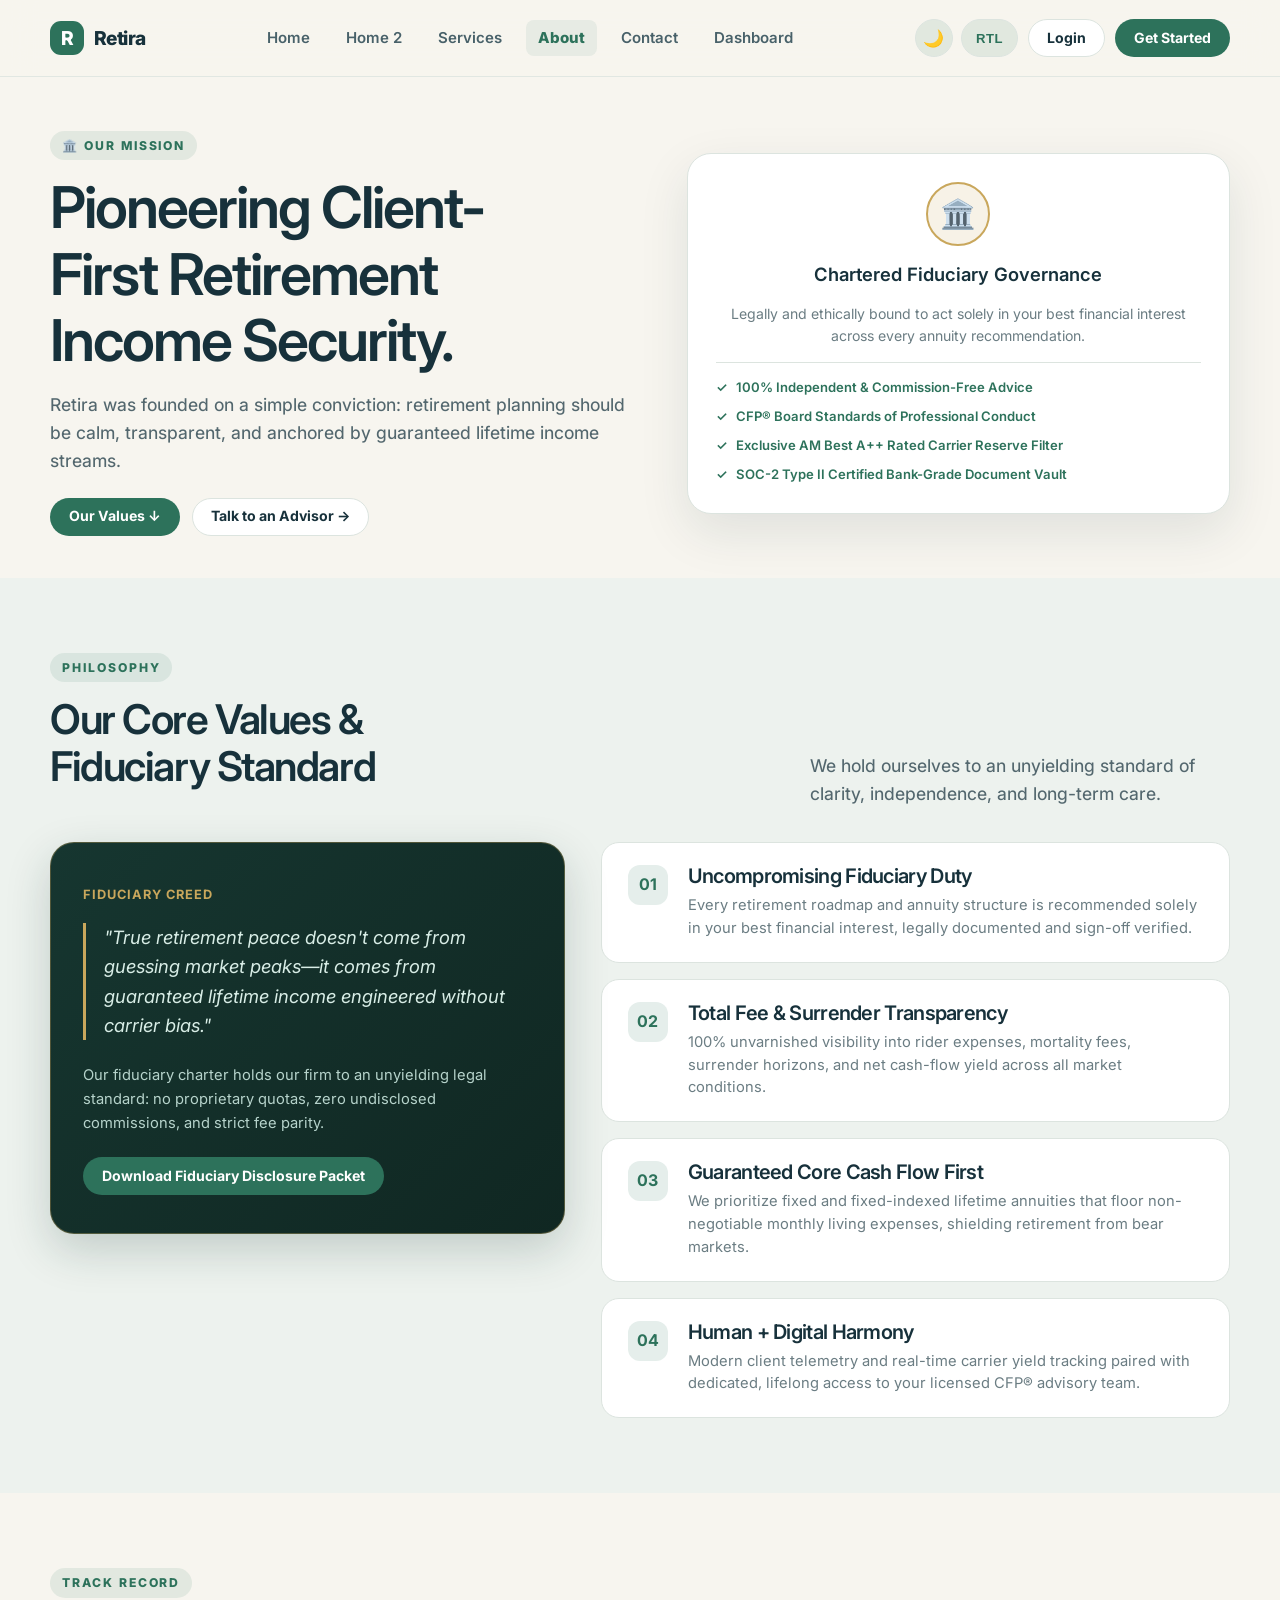
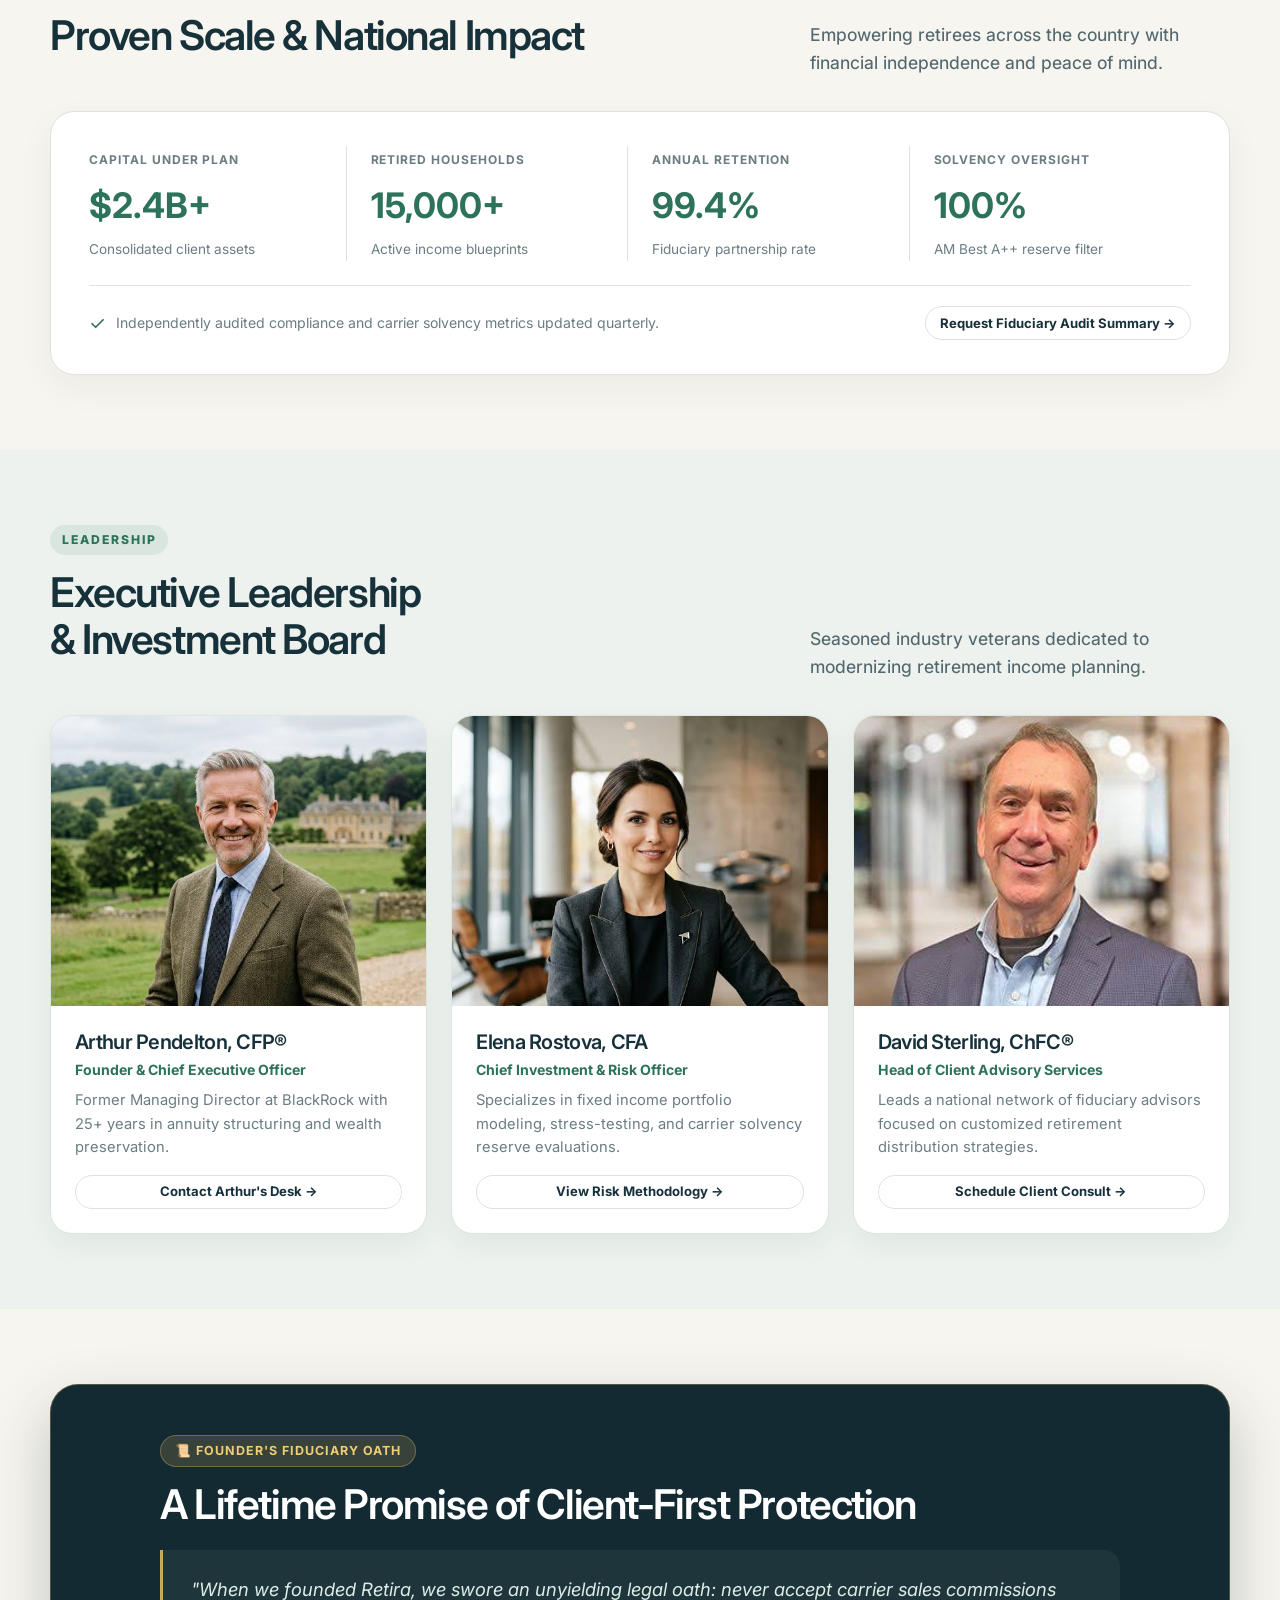
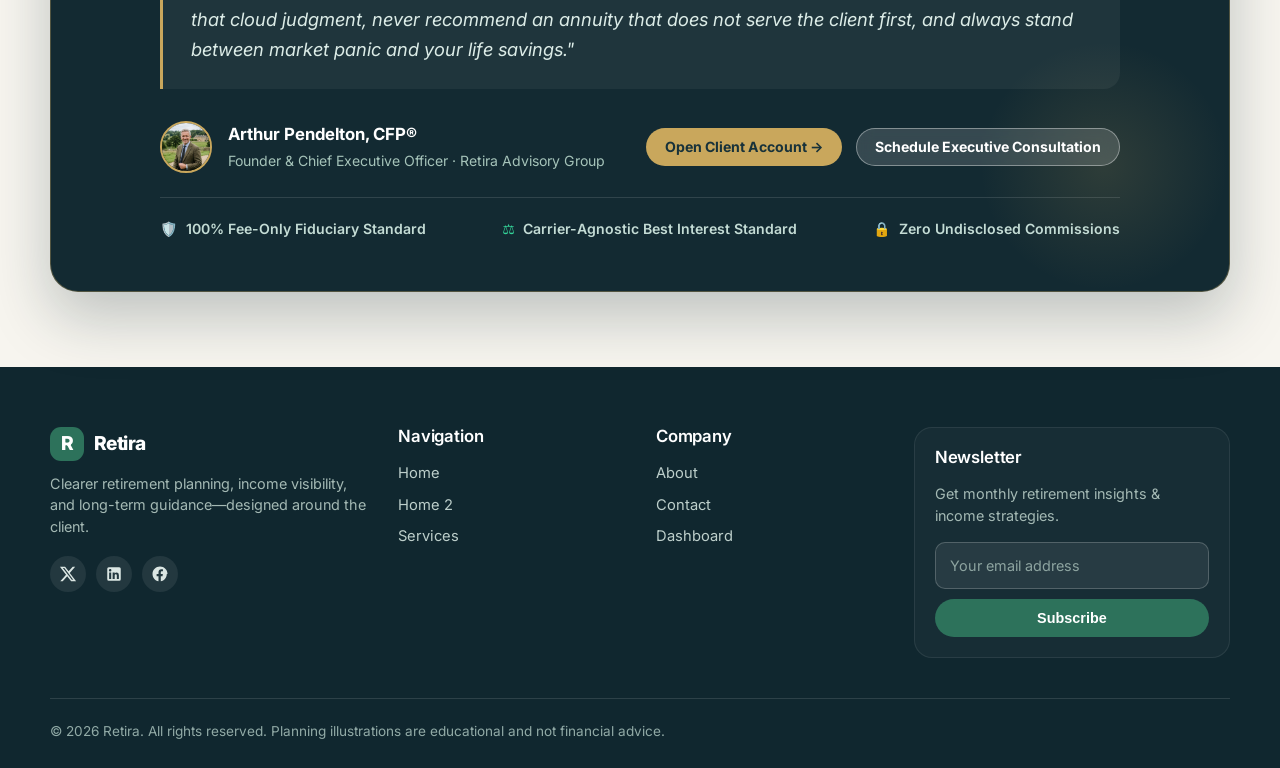
==== commit 5916affd: "intfixes1" ====
--- a/about.html
+++ b/about.html
@@ -53,18 +53,22 @@
       margin-bottom: 16px;
     }
 
+    [data-theme="dark"] .value-num {
+      background: rgba(52, 211, 153, 0.16) !important;
+      color: #34d399 !important;
+      border: 1px solid rgba(52, 211, 153, 0.28);
+    }
+
+    [data-theme="dark"] .impact-matrix-cell strong {
+      color: #34d399 !important;
+    }
+
     .team-grid {
       display: grid;
       grid-template-columns: repeat(3, 1fr);
       gap: 24px;
       margin-top: 32px;
       align-items: stretch;
-    }
-
-    @media (max-width: 900px) {
-      .team-grid {
-        grid-template-columns: 1fr;
-      }
     }
 
     .team-card {
@@ -77,29 +81,105 @@
       flex-direction: column;
       height: 100%;
       padding: 0 !important;
+      transition: transform 0.25s ease, box-shadow 0.25s ease;
     }
 
     .team-card-img {
-      height: 310px;
+      height: 290px;
       width: 100%;
       object-fit: cover;
-      object-position: top center;
+      object-position: center 15%;
       flex-shrink: 0;
       background: var(--sage);
     }
 
-    @media (max-width: 900px) {
+    /* Tablet View: Maintain 3 columns with proportional image height so leadership headshots are never cropped */
+    @media (max-width: 1024px) and (min-width: 681px) {
+      .team-grid {
+        grid-template-columns: repeat(3, 1fr) !important;
+        gap: 16px !important;
+      }
       .team-card-img {
-        height: 330px;
-        max-height: 400px;
-        object-position: top center;
-      }
-    }
-
-    @media (max-width: 600px) {
+        height: 250px !important;
+        object-fit: cover !important;
+        object-position: center 12% !important;
+      }
+      .team-card-body {
+        padding: 20px 16px !important;
+      }
+      .team-card-body h3 {
+        font-size: 1.15rem !important;
+      }
+      .team-card-body p {
+        font-size: 0.88rem !important;
+      }
+    }
+
+    /* Small Tablet / Phablet View */
+    @media (max-width: 680px) and (min-width: 521px) {
+      .team-grid {
+        grid-template-columns: repeat(2, 1fr) !important;
+        gap: 16px !important;
+      }
       .team-card-img {
-        height: 290px;
-        object-position: top center;
+        height: 240px !important;
+        object-position: center 12% !important;
+      }
+    }
+
+    /* Mobile View */
+    @media (max-width: 520px) {
+      .team-grid {
+        grid-template-columns: 1fr !important;
+        gap: 20px !important;
+      }
+      .team-card {
+        max-width: 380px !important;
+        margin: 0 auto !important;
+        width: 100% !important;
+      }
+      .team-card-img {
+        height: 290px !important;
+        object-position: center 12% !important;
+      }
+    }
+
+    /* Values & Fiduciary Standard Mobile Scroll Smoothing */
+    @media (max-width: 960px) {
+      .philosophy-modern-layout {
+        grid-template-columns: 1fr !important;
+        gap: 24px !important;
+      }
+      .philosophy-manifesto-panel {
+        position: static !important;
+        top: auto !important;
+      }
+    }
+
+    @media (max-width: 768px) {
+      .philosophy-manifesto-panel {
+        padding: 26px 20px !important;
+        border-radius: 20px !important;
+      }
+      .philosophy-manifesto-panel .btn {
+        white-space: normal !important;
+        height: auto !important;
+        min-height: 44px !important;
+        padding: 10px 18px !important;
+        text-align: center !important;
+        width: 100% !important;
+        align-self: stretch !important;
+        line-height: 1.35 !important;
+        box-sizing: border-box !important;
+      }
+      .philosophy-pillar-row {
+        padding: 18px 16px !important;
+        gap: 14px !important;
+        max-width: 100% !important;
+        overflow-wrap: break-word !important;
+      }
+      .philosophy-pillar-row:hover {
+        transform: none !important;
       }
     }
 
@@ -232,7 +312,7 @@
             <span class="kicker" style="color: var(--gold); font-size: 0.8rem; letter-spacing: 0.08em; text-transform: uppercase;">FIDUCIARY CREED</span>
             <div class="philosophy-quote">"True retirement peace doesn't come from guessing market peaks—it comes from guaranteed lifetime income engineered without carrier bias."</div>
             <p style="font-size: 0.92rem; color: #b6d3cb; margin-bottom: 22px; line-height: 1.6;">Our fiduciary charter holds our firm to an unyielding legal standard: no proprietary quotas, zero undisclosed commissions, and strict fee parity.</p>
-            <a href="contact.html" class="btn btn-primary" style="align-self: flex-start;">Download Fiduciary Disclosure Packet</a>
+            <a href="contact.html" class="btn btn-primary">Download Fiduciary Disclosure Packet</a>
           </div>
 
           <div class="philosophy-pillars-list">
@@ -287,25 +367,25 @@
           <div class="impact-matrix-grid">
             <div class="impact-matrix-cell">
               <span class="kicker" style="font-size: 0.75rem; letter-spacing: 0.08em; text-transform: uppercase; color: var(--muted);">CAPITAL UNDER PLAN</span>
-              <strong style="font-size: 2.2rem; color: var(--green); display: block; margin: 6px 0 2px;">$2.4B+</strong>
+              <strong class="impact-stat-number" style="font-size: 2.2rem; color: var(--green); display: block; margin: 6px 0 2px;">$2.4B+</strong>
               <small style="color: var(--muted); font-size: 0.85rem;">Consolidated client assets</small>
             </div>
 
             <div class="impact-matrix-cell">
               <span class="kicker" style="font-size: 0.75rem; letter-spacing: 0.08em; text-transform: uppercase; color: var(--muted);">RETIRED HOUSEHOLDS</span>
-              <strong style="font-size: 2.2rem; color: var(--green); display: block; margin: 6px 0 2px;">15,000+</strong>
+              <strong class="impact-stat-number" style="font-size: 2.2rem; color: var(--green); display: block; margin: 6px 0 2px;">15,000+</strong>
               <small style="color: var(--muted); font-size: 0.85rem;">Active income blueprints</small>
             </div>
 
             <div class="impact-matrix-cell">
               <span class="kicker" style="font-size: 0.75rem; letter-spacing: 0.08em; text-transform: uppercase; color: var(--muted);">ANNUAL RETENTION</span>
-              <strong style="font-size: 2.2rem; color: var(--green); display: block; margin: 6px 0 2px;">99.4%</strong>
+              <strong class="impact-stat-number" style="font-size: 2.2rem; color: var(--green); display: block; margin: 6px 0 2px;">99.4%</strong>
               <small style="color: var(--muted); font-size: 0.85rem;">Fiduciary partnership rate</small>
             </div>
 
             <div class="impact-matrix-cell">
               <span class="kicker" style="font-size: 0.75rem; letter-spacing: 0.08em; text-transform: uppercase; color: var(--muted);">SOLVENCY OVERSIGHT</span>
-              <strong style="font-size: 2.2rem; color: var(--green); display: block; margin: 6px 0 2px;">100%</strong>
+              <strong class="impact-stat-number" style="font-size: 2.2rem; color: var(--green); display: block; margin: 6px 0 2px;">100%</strong>
               <small style="color: var(--muted); font-size: 0.85rem;">AM Best A++ reserve filter</small>
             </div>
           </div>
--- a/styles.css
+++ b/styles.css
@@ -288,9 +288,41 @@
   --muted: #94aaa3;
   --cream: #0c1d23;
   --paper: #132a32;
-  --sage: #1e443b;
+  --sage: rgba(52, 211, 153, 0.14);
   --line: #1d3d35;
+  --green: #34d399;
+  --green-2: #6ee7b7;
+  --green-dark: #236852;
+  --green-badge-bg: rgba(52, 211, 153, 0.16);
+  --green-badge-border: rgba(52, 211, 153, 0.28);
   --shadow: 0 18px 50px rgba(0, 0, 0, 0.45);
+}
+
+[data-theme="dark"] .brand-mark {
+  background: #236852 !important;
+  color: #ffffff !important;
+  box-shadow: 0 0 10px rgba(52, 211, 153, 0.25);
+}
+
+[data-theme="dark"] .rate-filter-btn.active,
+[data-theme="dark"] .rate-filter-btn:hover {
+  background: #236852 !important;
+  color: #ffffff !important;
+  border-color: #34d399 !important;
+}
+
+[data-theme="dark"] .tab-btn.active,
+[data-theme="dark"] .tab-btn:hover {
+  background: #236852 !important;
+  color: #ffffff !important;
+  border-color: #34d399 !important;
+}
+
+[data-theme="dark"] .dash-mobile-tabs a.active,
+[data-theme="dark"] .dash-mobile-tabs a:hover {
+  background: #236852 !important;
+  color: #ffffff !important;
+  border-color: #34d399 !important;
 }
 
 [data-theme="dark"] .site-header {
@@ -592,7 +624,8 @@
   gap: 6px;
   padding: 5px 12px;
   background: rgba(45, 114, 91, 0.1);
-  border-radius: 99px
+  border-radius: 99px;
+  white-space: nowrap;
 }
 
 h1,
@@ -601,10 +634,11 @@
 h4,
 h5,
 h6 {
-  line-height: 1.12;
+  line-height: 1.15;
   letter-spacing: -.035em;
   margin: 0 0 18px;
   font-weight: 600;
+  text-wrap: balance;
 }
 
 h1 {
@@ -969,9 +1003,53 @@
 .section-head {
   display: flex;
   justify-content: space-between;
-  gap: 30px;
-  align-items: end;
-  margin-bottom: 34px
+  gap: 36px;
+  align-items: flex-end;
+  margin-bottom: 34px;
+}
+
+.section-head>div:first-child {
+  flex: 1 1 auto;
+  min-width: 0;
+  max-width: 620px;
+}
+
+.section-head .lead,
+.section-head>p {
+  flex: 0 1 420px;
+  max-width: 450px;
+  margin: 0;
+}
+
+@media (max-width: 992px) {
+  .section-head {
+    display: flex;
+    flex-direction: column;
+    align-items: flex-start;
+    gap: 12px;
+    margin-bottom: 28px;
+  }
+
+  .section-head>div:first-child {
+    max-width: 100%;
+    width: 100%;
+  }
+
+  .section-head h2 {
+    margin-bottom: 8px;
+  }
+
+  .section-head .lead,
+  .section-head>p {
+    flex: auto;
+    max-width: 680px;
+    margin: 0;
+  }
+
+  [dir="rtl"] .section-head {
+    flex-direction: column;
+    align-items: flex-start;
+  }
 }
 
 .grid-3 {
@@ -1229,13 +1307,43 @@
   bottom: 24px;
   left: 24px;
   z-index: 10;
-  background: var(--paper);
-  border: 1px solid var(--line);
+  background: rgba(15, 34, 40, 0.95);
+  backdrop-filter: blur(12px);
+  border: 1px solid rgba(52, 211, 153, 0.35);
   border-radius: 18px;
-  padding: 20px;
-  box-shadow: 0 12px 35px rgba(0,0,0,0.18);
+  padding: 20px 22px;
+  box-shadow: 0 16px 40px rgba(0, 0, 0, 0.32);
   max-width: 320px;
-  color: var(--ink);
+  color: #ffffff;
+}
+
+.map-info-card strong,
+.map-card-title {
+  color: #ffffff !important;
+  font-size: 1.08rem;
+  font-weight: 700;
+  display: block;
+}
+
+.map-info-card p,
+.map-card-address {
+  color: #d1e2dc !important;
+  font-size: 0.88rem;
+  line-height: 1.45;
+}
+
+.map-card-eyebrow,
+.map-info-card .eyebrow {
+  background: rgba(52, 211, 153, 0.18) !important;
+  color: #34d399 !important;
+  border: 1px solid rgba(52, 211, 153, 0.35) !important;
+  font-weight: 800;
+  font-size: 0.72rem;
+  letter-spacing: 0.08em;
+  display: inline-block;
+  margin-bottom: 6px;
+  padding: 3px 8px;
+  border-radius: 6px;
 }
 
 [dir="rtl"] .map-info-card {
@@ -1658,7 +1766,8 @@
   padding: 5px 9px;
   border-radius: 999px;
   background: var(--sage);
-  color: var(--green)
+  color: var(--green);
+  white-space: nowrap;
 }
 
 .table-wrap {
@@ -1872,6 +1981,7 @@
       opacity: 0;
       transform: translateY(-10px);
     }
+
     to {
       opacity: 1;
       transform: translateY(0);
@@ -2078,6 +2188,13 @@
     display: block
   }
 
+  .dash-top h1,
+  .dash-title {
+    font-size: 1.75rem !important;
+    line-height: 1.25;
+    margin: 8px 0 10px;
+  }
+
   .dash-grid,
   .dash-sub-grid {
     grid-template-columns: 1fr !important;
@@ -2507,9 +2624,10 @@
   .grid-3 {
     grid-template-columns: repeat(2, 1fr);
   }
-  .grid-3 > .card:nth-child(3):last-child,
-  .grid-3 > div:nth-child(3):last-child,
-  .grid-3 > .testimonial-card:nth-child(3):last-child {
+
+  .grid-3>.card:nth-child(3):last-child,
+  .grid-3>div:nth-child(3):last-child,
+  .grid-3>.testimonial-card:nth-child(3):last-child {
     grid-column: 1 / -1;
     justify-self: center;
     max-width: 540px;
@@ -2543,8 +2661,8 @@
   border-top-color: rgba(255, 255, 255, 0.1);
 }
 
-.card > .btn,
-.card > a.btn,
+.card>.btn,
+.card>a.btn,
 .card .btn {
   margin-top: 0 !important;
 }
@@ -2659,13 +2777,17 @@
 }
 
 [data-theme="dark"] .map-info-card {
-  background: #132a32 !important;
-  border-color: #1d3d35 !important;
-  color: #e2ede8 !important;
+  background: rgba(15, 34, 40, 0.95) !important;
+  border-color: rgba(52, 211, 153, 0.35) !important;
+  color: #ffffff !important;
 }
 
 [data-theme="dark"] .map-info-card strong {
   color: #ffffff !important;
+}
+
+[data-theme="dark"] .map-info-card p {
+  color: #d1e2dc !important;
 }
 
 /* Dashboard Overview Top Actions Uniform Styling */
@@ -2692,6 +2814,7 @@
     width: 100%;
     margin-top: 14px;
   }
+
   .dash-action-btn {
     width: 100%;
   }
@@ -2705,10 +2828,40 @@
 [data-theme="dark"] .status-badge,
 [data-theme="dark"] .client-badge,
 [data-theme="dark"] .yield-pill,
-[data-theme="dark"] .safety-rating {
+[data-theme="dark"] .safety-rating,
+[data-theme="dark"] .carrier-logo-badge,
+[data-theme="dark"] .advisor-availability-badge,
+[data-theme="dark"] .security-badge,
+[data-theme="dark"] .value-num,
+[data-theme="dark"] .channel-icon,
+[data-theme="dark"] .card-social-btn {
   color: #34d399 !important;
   background: rgba(52, 211, 153, 0.16) !important;
-  border: 1px solid rgba(52, 211, 153, 0.25) !important;
+  border: 1px solid rgba(52, 211, 153, 0.28) !important;
+}
+
+/* Universal Dark Mode Green Text Visibility Enforcement */
+[data-theme="dark"] .advisor-role-title,
+[data-theme="dark"] .feature-check,
+[data-theme="dark"] .forgot-link,
+[data-theme="dark"] .terms-link,
+[data-theme="dark"] .auth-footer a,
+[data-theme="dark"] .impact-matrix-cell strong,
+[data-theme="dark"] .dashboard-green-text,
+[data-theme="dark"] [style*="color: var(--green)"],
+[data-theme="dark"] [style*="color:var(--green)"],
+[data-theme="dark"] [style*="color: #2d725b"],
+[data-theme="dark"] [style*="color:#2d725b"] {
+  color: #34d399 !important;
+}
+
+/* Universal Dark Mode Green Tinted Backgrounds Enhancement */
+[data-theme="dark"] [style*="background: rgba(45, 114, 91"],
+[data-theme="dark"] [style*="background: rgba(45,114,91"],
+[data-theme="dark"] [style*="background:rgba(45,114,91"],
+[data-theme="dark"] [style*="background:rgba(45, 114, 91"] {
+  background: rgba(52, 211, 153, 0.16) !important;
+  border-color: rgba(52, 211, 153, 0.28) !important;
 }
 
 /* Universal Dark Mode Button Hover Contrast Enforcement */
@@ -2853,6 +3006,7 @@
     grid-template-columns: 1fr;
     gap: 32px;
   }
+
   .home-flagship-cta {
     padding: 36px 24px;
   }
@@ -3026,6 +3180,7 @@
   .journey-steps-grid {
     grid-template-columns: 1fr;
   }
+
   .home2-journey-cta {
     padding: 32px 20px;
   }
@@ -3175,6 +3330,7 @@
     grid-template-columns: 1fr;
     gap: 32px;
   }
+
   .services-diagnostic-cta {
     padding: 32px 20px;
   }
@@ -3623,12 +3779,6 @@
   margin-top: 28px;
 }
 
-@media (max-width: 960px) {
-  .philosophy-modern-layout {
-    grid-template-columns: 1fr;
-  }
-}
-
 .philosophy-manifesto-panel {
   background: linear-gradient(135deg, #163630 0%, #102722 100%);
   border: 1px solid rgba(201, 167, 92, 0.35);
@@ -3636,8 +3786,60 @@
   padding: 38px 32px;
   color: white;
   box-shadow: 0 16px 45px rgba(22, 54, 48, 0.2);
-  position: sticky;
-  top: 96px;
+}
+
+@media (min-width: 961px) {
+  .philosophy-manifesto-panel {
+    position: sticky;
+    top: 96px;
+  }
+}
+
+@media (max-width: 960px) {
+  .philosophy-modern-layout {
+    grid-template-columns: 1fr;
+    gap: 24px;
+  }
+
+  .philosophy-manifesto-panel {
+    position: static;
+    top: auto;
+  }
+}
+
+@media (max-width: 768px) {
+  .philosophy-manifesto-panel {
+    padding: 26px 20px;
+    border-radius: 20px;
+  }
+
+  .philosophy-manifesto-panel .btn {
+    white-space: normal;
+    height: auto;
+    min-height: 44px;
+    padding: 10px 18px;
+    text-align: center;
+    width: 100%;
+    align-self: stretch !important;
+    line-height: 1.35;
+  }
+
+  .philosophy-pillar-row {
+    padding: 18px 16px;
+    gap: 14px;
+    max-width: 100%;
+    overflow-wrap: break-word;
+  }
+
+  .philosophy-pillar-row:hover {
+    transform: none;
+  }
+
+  .philosophy-quote {
+    font-size: 1.05rem;
+    padding-left: 14px;
+    margin: 14px 0 18px;
+  }
 }
 
 [data-theme="dark"] .philosophy-manifesto-panel {
@@ -4040,6 +4242,11 @@
   border-color: #1d3d35;
 }
 
+[data-theme="dark"] .advisor-executive-profile:hover {
+  border-color: #34d399;
+  box-shadow: 0 12px 35px rgba(0, 0, 0, 0.4);
+}
+
 @media (max-width: 580px) {
   .advisor-executive-profile {
     flex-direction: column;
@@ -4057,6 +4264,10 @@
   border: 2px solid var(--green);
 }
 
+[data-theme="dark"] .advisor-executive-photo {
+  border-color: #34d399;
+}
+
 /* 4. index.html Section 2: High-Impact Clarity Ecosystem Triad */
 .clarity-ecosystem-matrix {
   display: grid;
@@ -4065,17 +4276,11 @@
   margin-top: 28px;
 }
 
-@media (max-width: 960px) {
-  .clarity-ecosystem-matrix {
-    grid-template-columns: 1fr;
-  }
-}
-
 .clarity-pillar-module {
   background: var(--paper);
   border: 1px solid var(--line);
   border-radius: 22px;
-  padding: 32px 26px;
+  padding: 30px 24px;
   display: flex;
   flex-direction: column;
   justify-content: space-between;
@@ -4111,6 +4316,126 @@
   border-color: #1d3d35;
 }
 
+.clarity-pillar-header {
+  display: flex;
+  flex-direction: column;
+  align-items: flex-start;
+  gap: 6px;
+  margin-bottom: 14px;
+}
+
+.clarity-pillar-kicker {
+  font-weight: 800;
+  font-size: 0.74rem;
+  color: var(--gold);
+  letter-spacing: 0.08em;
+  text-transform: uppercase;
+  white-space: nowrap;
+  line-height: 1;
+}
+
+.clarity-pillar-header .tag {
+  font-size: 0.72rem;
+  font-weight: 700;
+  padding: 4px 10px;
+  border-radius: 999px;
+  background: var(--sage);
+  color: var(--green);
+  white-space: nowrap;
+  letter-spacing: 0.03em;
+  display: inline-flex;
+  align-items: center;
+  line-height: 1.2;
+}
+
+[data-theme="dark"] .clarity-pillar-header .tag {
+  background: rgba(52, 211, 153, 0.16) !important;
+  color: #34d399 !important;
+  border: 1px solid rgba(52, 211, 153, 0.28) !important;
+}
+
+.clarity-pillar-media {
+  border-radius: 14px;
+  overflow: hidden;
+  height: 175px;
+  width: 100%;
+  margin-bottom: 18px;
+  box-shadow: 0 6px 18px rgba(0, 0, 0, 0.06);
+  position: relative;
+  background: var(--sage);
+}
+
+.clarity-pillar-media img {
+  width: 100%;
+  height: 100%;
+  object-fit: cover;
+  object-position: center;
+  transition: transform 0.35s ease;
+}
+
+.clarity-pillar-module:hover .clarity-pillar-media img {
+  transform: scale(1.03);
+}
+
+/* Tablet View: Maintain 3 columns with proportional padding and image height so images never get cropped */
+@media (max-width: 1024px) and (min-width: 681px) {
+  .clarity-ecosystem-matrix {
+    grid-template-columns: repeat(3, 1fr);
+    gap: 16px;
+  }
+
+  .clarity-pillar-module {
+    padding: 20px 16px;
+    border-radius: 18px;
+  }
+
+  .clarity-pillar-header {
+    gap: 5px;
+    margin-bottom: 12px;
+  }
+
+  .clarity-pillar-kicker {
+    font-size: 0.70rem;
+    letter-spacing: 0.06em;
+  }
+
+  .clarity-pillar-header .tag {
+    font-size: 0.68rem;
+    padding: 3px 8px;
+  }
+
+  .clarity-pillar-media {
+    height: 155px;
+    margin-bottom: 14px;
+  }
+
+  .clarity-pillar-module h3 {
+    font-size: 1.15rem !important;
+  }
+
+  .clarity-pillar-module p {
+    font-size: 0.88rem !important;
+    line-height: 1.5 !important;
+  }
+}
+
+/* Mobile View: Single column with natural aspect-ratio so images never crop into flat letterbox strips */
+@media (max-width: 680px) {
+  .clarity-ecosystem-matrix {
+    grid-template-columns: 1fr;
+    gap: 20px;
+  }
+
+  .clarity-pillar-module {
+    padding: 24px 20px;
+  }
+
+  .clarity-pillar-media {
+    height: 200px;
+    max-height: 220px;
+  }
+}
+
 /* 5. home.html Section 3: Dual-Horizon Advisory Split Console */
 .dual-horizon-showcase {
   display: flex;
@@ -4156,8 +4481,15 @@
   box-shadow: 0 10px 30px rgba(20, 49, 59, 0.1);
 }
 
+@media (max-width: 1024px) and (min-width: 681px) {
+  .dual-horizon-media {
+    height: 260px;
+  }
+}
+
 .dual-horizon-media img {
   width: 100%;
   height: 100%;
   object-fit: cover;
+  object-position: center;
 }
